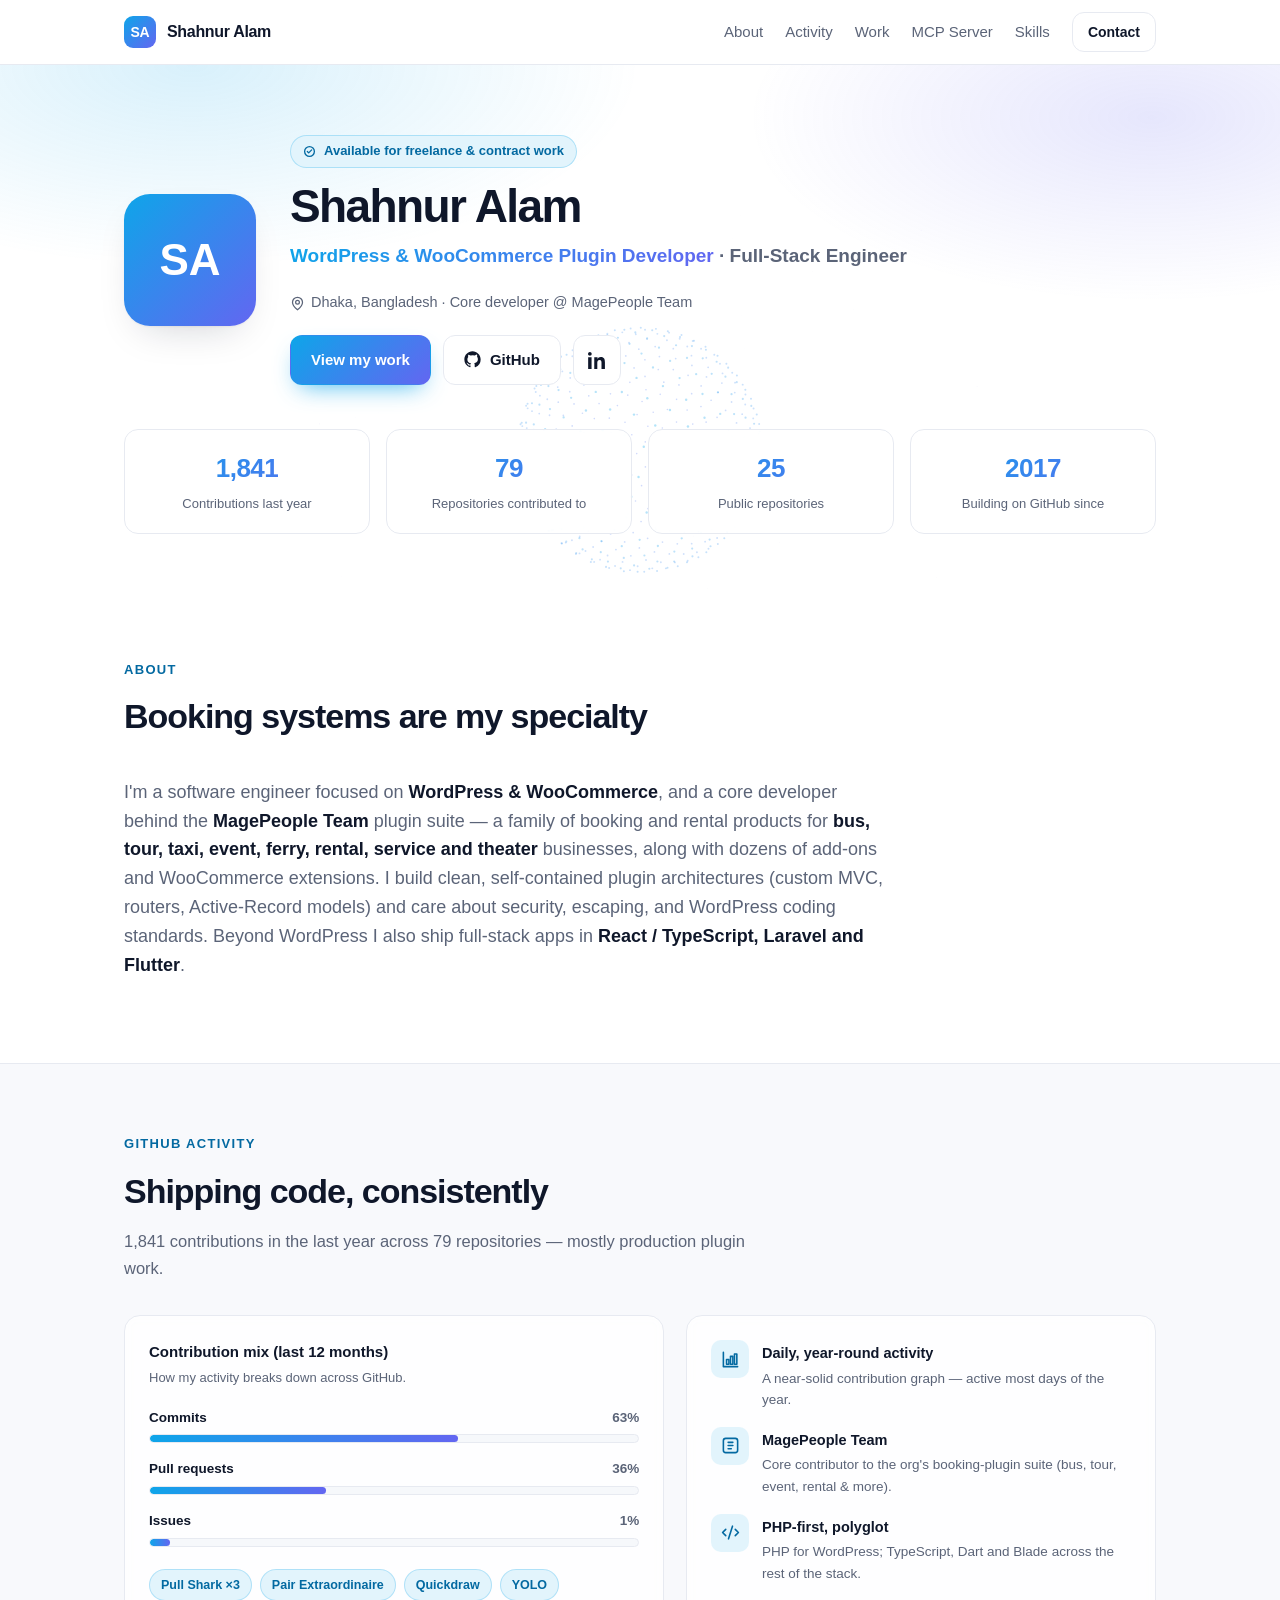
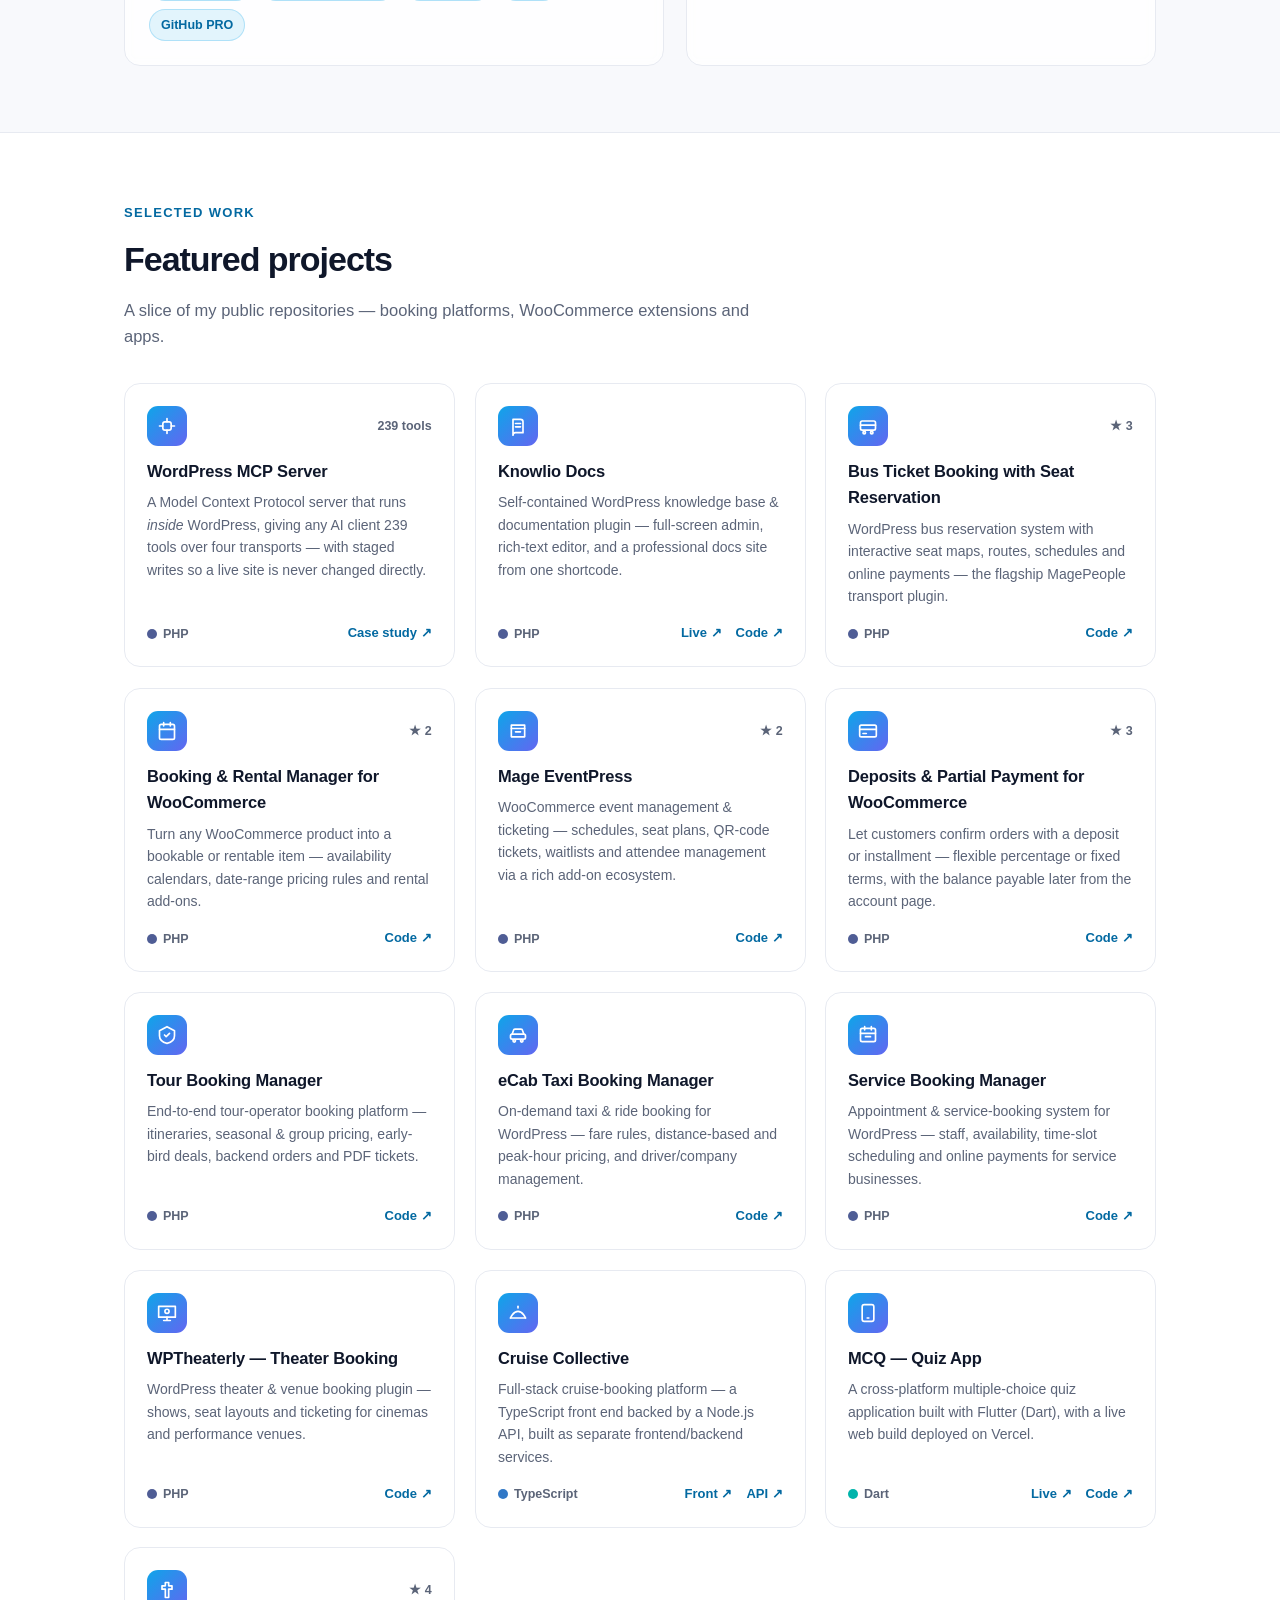
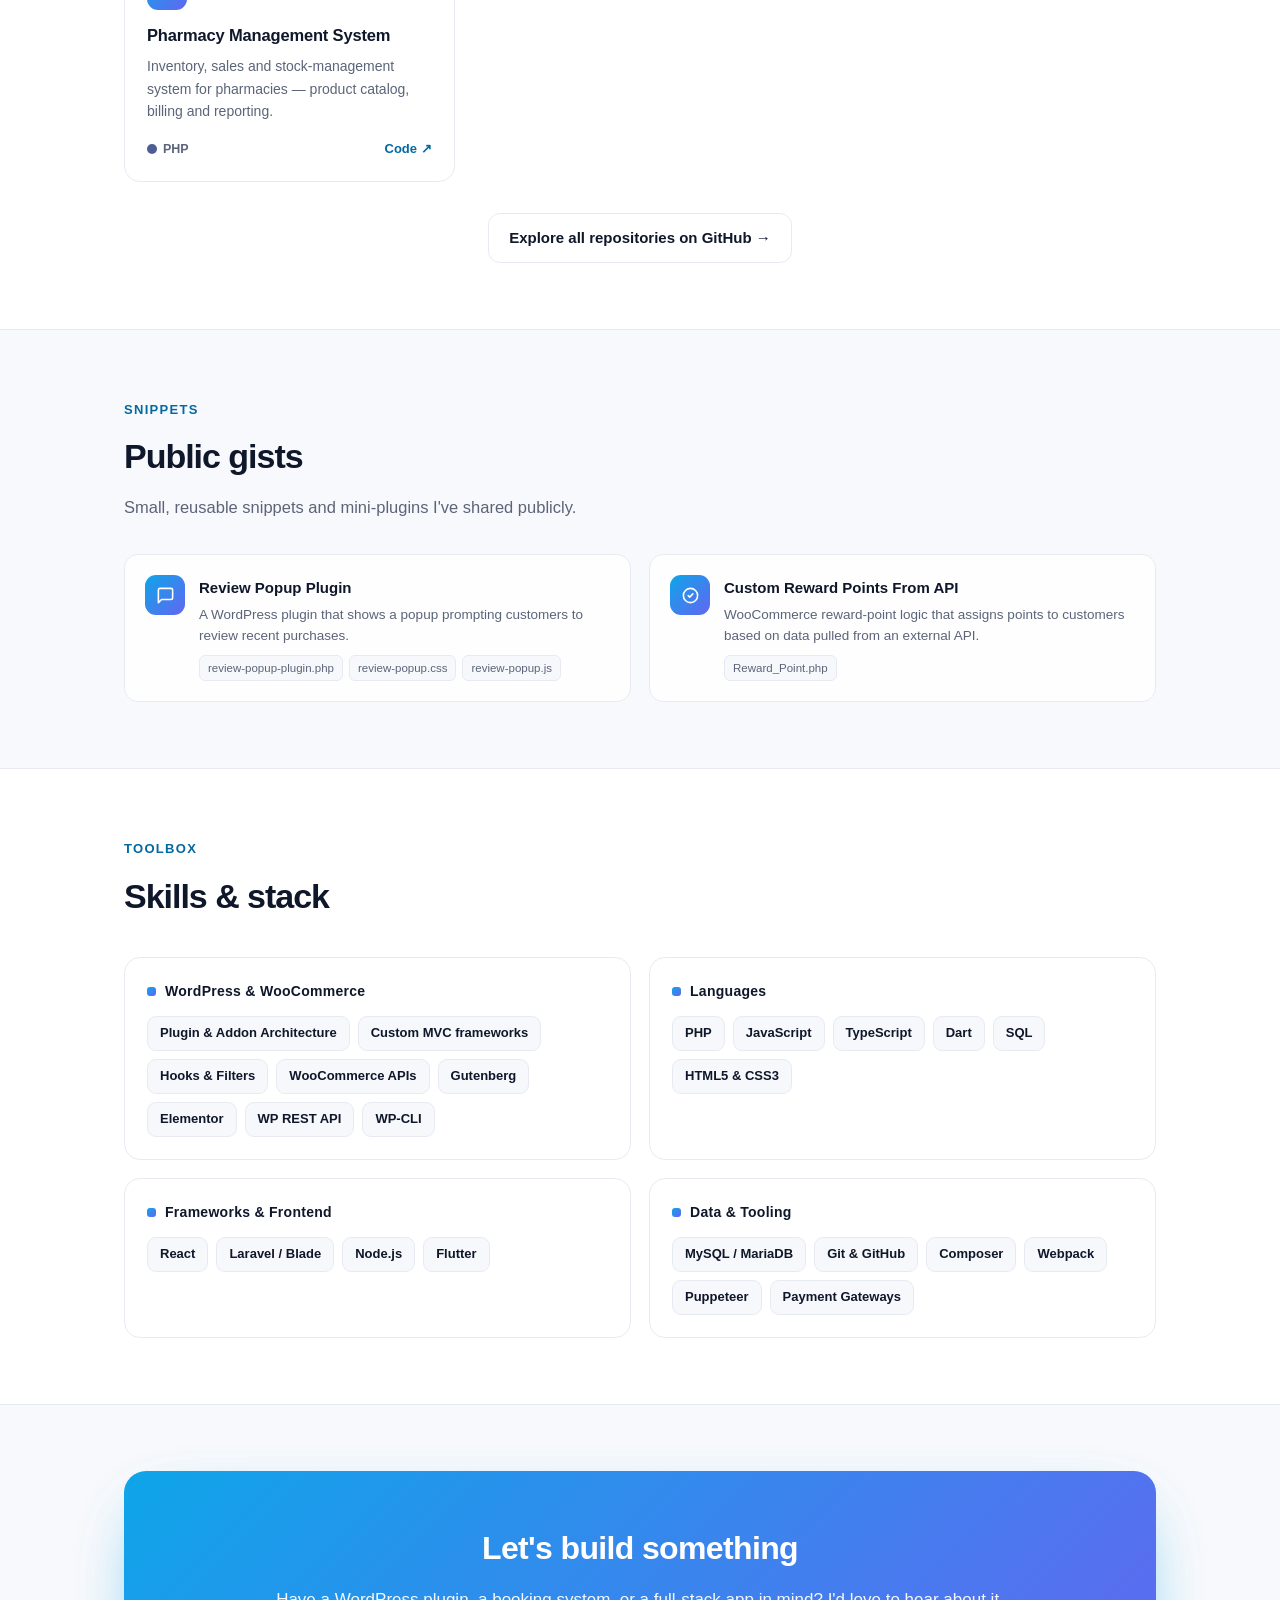
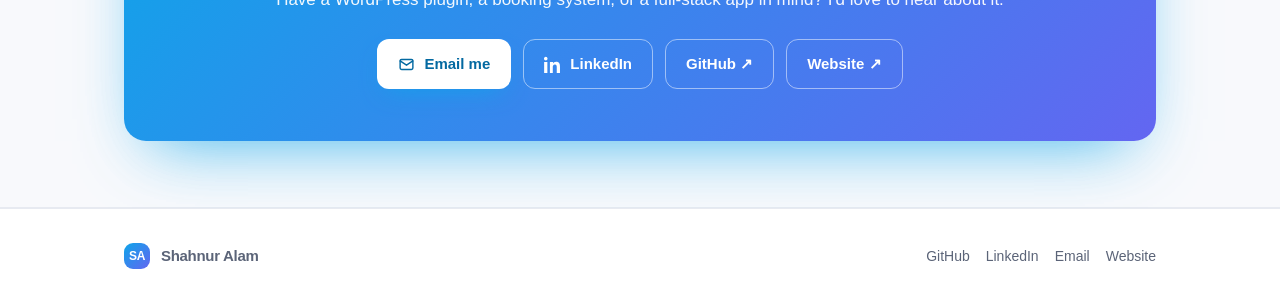
==== index.html @ 3deafb80 "Fix: no way to open the main menu on mobile At 760px and below every nav link was set to display:non" ====
<!doctype html>
<html lang="en">
<head>
<meta charset="utf-8">
<meta name="viewport" content="width=device-width, initial-scale=1">
<title>Shahnur Alam — WordPress &amp; WooCommerce Plugin Developer</title>
<meta name="description" content="Shahnur Alam — Senior WordPress &amp; WooCommerce plugin developer and full-stack engineer. Booking &amp; rental systems, custom plugins, React, Laravel and Flutter apps.">
<meta property="og:type" content="website">
<meta property="og:title" content="Shahnur Alam — WordPress &amp; WooCommerce Developer">
<meta property="og:description" content="Senior WordPress / WooCommerce plugin developer specialising in booking &amp; rental systems, plus full-stack React, Laravel and Flutter work.">
<meta property="og:url" content="https://shahnuralam.github.io/">
<meta name="theme-color" content="#0ea5e9">
<link rel="icon" href="data:image/svg+xml,%3Csvg xmlns='http://www.w3.org/2000/svg' viewBox='0 0 100 100'%3E%3Cdefs%3E%3ClinearGradient id='g' x1='0' y1='0' x2='1' y2='1'%3E%3Cstop offset='0' stop-color='%230ea5e9'/%3E%3Cstop offset='1' stop-color='%236366f1'/%3E%3C/linearGradient%3E%3C/defs%3E%3Crect width='100' height='100' rx='24' fill='url(%23g)'/%3E%3Ctext x='50' y='68' font-family='Arial,sans-serif' font-size='52' font-weight='700' fill='white' text-anchor='middle'%3ESA%3C/text%3E%3C/svg%3E">
<link rel="stylesheet" href="/assets/site.css">
</head>
<body id="top">
<canvas id="bg" aria-hidden="true"></canvas>

<header class="nav">
  <div class="wrap nav-in">
    <a class="brand" href="#top"><span class="mk">SA</span>Shahnur Alam</a>
    <div class="nav-right">
      <nav class="nav-links" id="navLinks">
      <a class="hide-sm" href="#about">About</a>
      <a class="hide-sm" href="#activity">Activity</a>
      <a class="hide-sm" href="#work">Work</a>
      <a class="hide-sm" href="/wp-mcp-server/">MCP Server</a>
      <a class="hide-sm" href="#skills">Skills</a>
      </nav>
      <a class="btn btn-ghost nav-cta" style="padding:8px 15px;font-size:14px" href="#contact">Contact</a>
      <button type="button" class="nav-toggle" id="navToggle"
        aria-label="Open menu" aria-expanded="false" aria-controls="navLinks">
        <svg class="ic-open" width="20" height="20" viewBox="0 0 24 24" fill="none" stroke="currentColor" stroke-width="2" stroke-linecap="round"><path d="M4 7h16M4 12h16M4 17h16"/></svg>
        <svg class="ic-close" width="20" height="20" viewBox="0 0 24 24" fill="none" stroke="currentColor" stroke-width="2" stroke-linecap="round"><path d="M6 6l12 12M18 6L6 18"/></svg>
      </button>
    </div>
  </div>
</header>

<!-- HERO -->
<div class="hero">
  <div class="wrap">
    <div class="hero-in">
      <div class="avatar">SA<img src="https://avatars.githubusercontent.com/u/27945895?v=4" alt="Shahnur Alam" onerror="this.remove()"></div>
      <div>
        <span class="eyebrow">
          <svg width="13" height="13" viewBox="0 0 24 24" fill="none" stroke="currentColor" stroke-width="2.4" stroke-linecap="round" stroke-linejoin="round"><circle cx="12" cy="12" r="9"/><path d="M8 12l2.5 2.5L16 9"/></svg>
          Available for freelance &amp; contract work
        </span>
        <h1>Shahnur Alam</h1>
        <p class="role"><span class="grad">WordPress &amp; WooCommerce Plugin Developer</span> · Full-Stack Engineer</p>
        <p class="loc">
          <svg width="15" height="15" viewBox="0 0 24 24" fill="none" stroke="currentColor" stroke-width="2" stroke-linecap="round" stroke-linejoin="round"><path d="M20 10c0 6-8 12-8 12s-8-6-8-12a8 8 0 0 1 16 0Z"/><circle cx="12" cy="10" r="3"/></svg>
          Dhaka, Bangladesh · Core developer @ MagePeople Team
        </p>
        <div class="cta">
          <a class="btn btn-primary" href="#work">View my work</a>
          <a class="btn btn-ghost" href="https://github.com/Shahnuralam" target="_blank" rel="noopener">
            <svg width="17" height="17" viewBox="0 0 24 24" fill="currentColor"><path d="M12 .5C5.7.5.5 5.7.5 12a11.5 11.5 0 0 0 7.9 10.9c.6.1.8-.2.8-.5v-2c-3.2.7-3.9-1.4-3.9-1.4-.5-1.3-1.3-1.7-1.3-1.7-1-.7.1-.7.1-.7 1.2.1 1.8 1.2 1.8 1.2 1 1.8 2.8 1.3 3.5 1 .1-.8.4-1.3.7-1.6-2.6-.3-5.3-1.3-5.3-5.7 0-1.3.4-2.3 1.2-3.1-.1-.3-.5-1.5.1-3.1 0 0 1-.3 3.3 1.2a11.5 11.5 0 0 1 6 0C17.3 4.7 18.3 5 18.3 5c.6 1.6.2 2.8.1 3.1.8.8 1.2 1.8 1.2 3.1 0 4.4-2.7 5.4-5.3 5.7.4.4.8 1.1.8 2.2v3.3c0 .3.2.6.8.5A11.5 11.5 0 0 0 23.5 12C23.5 5.7 18.3.5 12 .5Z"/></svg>
            GitHub
          </a>
          <a class="btn btn-ghost icon-btn" href="https://www.linkedin.com/in/alamshahnur" target="_blank" rel="noopener" aria-label="LinkedIn">
            <svg width="18" height="18" viewBox="0 0 24 24" fill="currentColor"><path d="M4.98 3.5A2.5 2.5 0 1 1 0 3.5a2.5 2.5 0 0 1 4.98 0ZM.2 8.4h4.56V24H.2zM8.34 8.4h4.37v2.13h.06c.61-1.15 2.1-2.37 4.32-2.37 4.62 0 5.47 3.04 5.47 7v8.84h-4.56v-7.84c0-1.87-.03-4.28-2.6-4.28-2.6 0-3 2.03-3 4.13V24H8.34z"/></svg>
          </a>
        </div>
      </div>
    </div>

    <div class="stats reveal">
      <div class="stat tilt"><b>1,841</b><span>Contributions last year</span></div>
      <div class="stat tilt"><b>79</b><span>Repositories contributed to</span></div>
      <div class="stat tilt"><b>25</b><span>Public repositories</span></div>
      <div class="stat tilt"><b>2017</b><span>Building on GitHub since</span></div>
    </div>
  </div>
</div>

<!-- ABOUT -->
<section id="about" class="reveal">
  <div class="wrap">
    <div class="sec-head"><span class="k">About</span><h2>Booking systems are my specialty</h2></div>
    <p class="lead">
      I'm a software engineer focused on <b>WordPress &amp; WooCommerce</b>, and a core developer behind the
      <b>MagePeople Team</b> plugin suite — a family of booking and rental products for
      <b>bus, tour, taxi, event, ferry, rental, service and theater</b> businesses, along with dozens of add-ons and WooCommerce extensions.
      I build clean, self-contained plugin architectures (custom MVC, routers, Active-Record models) and care about
      security, escaping, and WordPress coding standards. Beyond WordPress I also ship full-stack apps in
      <b>React / TypeScript, Laravel and Flutter</b>.
    </p>
  </div>
</section>

<!-- GITHUB ACTIVITY -->
<section id="activity" class="alt reveal">
  <div class="wrap">
    <div class="sec-head"><span class="k">GitHub Activity</span><h2>Shipping code, consistently</h2>
      <p>1,841 contributions in the last year across 79 repositories — mostly production plugin work.</p></div>
    <div class="act">
      <div class="act-card tilt">
        <h4>Contribution mix (last 12 months)</h4>
        <p class="sub">How my activity breaks down across GitHub.</p>
        <div class="bar-row">
          <div class="lab"><span>Commits</span><em>63%</em></div>
          <div class="track"><i style="width:63%"></i></div>
        </div>
        <div class="bar-row">
          <div class="lab"><span>Pull requests</span><em>36%</em></div>
          <div class="track"><i style="width:36%"></i></div>
        </div>
        <div class="bar-row">
          <div class="lab"><span>Issues</span><em>1%</em></div>
          <div class="track"><i style="width:4%"></i></div>
        </div>
        <div class="badges2">
          <span class="tag2">Pull Shark ×3</span>
          <span class="tag2">Pair Extraordinaire</span>
          <span class="tag2">Quickdraw</span>
          <span class="tag2">YOLO</span>
          <span class="tag2">GitHub PRO</span>
        </div>
      </div>
      <div class="act-card tilt">
        <div class="meta-list">
          <div class="meta-item">
            <span class="mi"><svg width="19" height="19" viewBox="0 0 24 24" fill="none" stroke="currentColor" stroke-width="2" stroke-linecap="round" stroke-linejoin="round"><path d="M3 3v18h18"/><rect x="7" y="12" width="3" height="6"/><rect x="12" y="8" width="3" height="10"/><rect x="17" y="5" width="3" height="13"/></svg></span>
            <div><b>Daily, year-round activity</b><p>A near-solid contribution graph — active most days of the year.</p></div>
          </div>
          <div class="meta-item">
            <span class="mi"><svg width="19" height="19" viewBox="0 0 24 24" fill="none" stroke="currentColor" stroke-width="2" stroke-linecap="round" stroke-linejoin="round"><rect x="3" y="3" width="18" height="18" rx="3"/><path d="M9 8h6M9 12h6M9 16h4"/></svg></span>
            <div><b>MagePeople Team</b><p>Core contributor to the org's booking-plugin suite (bus, tour, event, rental &amp; more).</p></div>
          </div>
          <div class="meta-item">
            <span class="mi"><svg width="19" height="19" viewBox="0 0 24 24" fill="none" stroke="currentColor" stroke-width="2" stroke-linecap="round" stroke-linejoin="round"><path d="m18 16 4-4-4-4M6 8l-4 4 4 4M14.5 4l-5 16"/></svg></span>
            <div><b>PHP-first, polyglot</b><p>PHP for WordPress; TypeScript, Dart and Blade across the rest of the stack.</p></div>
          </div>
        </div>
      </div>
    </div>
  </div>
</section>

<!-- WORK -->
<section id="work" class="reveal">
  <div class="wrap">
    <div class="sec-head"><span class="k">Selected work</span><h2>Featured projects</h2>
      <p>A slice of my public repositories — booking platforms, WooCommerce extensions and apps.</p></div>

    <div class="grid">

      <div class="proj tilt">
        <div class="top">
          <div class="ico"><svg width="20" height="20" viewBox="0 0 24 24" fill="none" stroke="currentColor" stroke-width="2" stroke-linecap="round" stroke-linejoin="round"><path d="M12 3v4M12 17v4M3 12h4M17 12h4"/><rect x="7" y="7" width="10" height="10" rx="2.5"/></svg></div>
          <span class="star">239 tools</span>
        </div>
        <h3>WordPress MCP Server</h3>
        <p>A Model Context Protocol server that runs <em>inside</em> WordPress, giving any AI client 239 tools over four transports — with staged writes so a live site is never changed directly.</p>
        <div class="foot">
          <span class="lang"><span class="ld" style="background:#4F5D95"></span>PHP</span>
          <span class="links">
            <a href="/wp-mcp-server/">Case study ↗</a>
          </span>
        </div>
      </div>

      <div class="proj tilt">
        <div class="top">
          <div class="ico"><svg width="20" height="20" viewBox="0 0 24 24" fill="none" stroke="currentColor" stroke-width="2" stroke-linejoin="round"><path d="M6 4h9a3 3 0 0 1 3 3v13H9a3 3 0 0 0-3 3z"/><path d="M9 9h6M9 13h6" stroke-linecap="round"/></svg></div>
        </div>
        <h3>Knowlio Docs</h3>
        <p>Self-contained WordPress knowledge base &amp; documentation plugin — full-screen admin, rich-text editor, and a professional docs site from one shortcode.</p>
        <div class="foot">
          <span class="lang"><span class="ld" style="background:#4F5D95"></span>PHP</span>
          <span class="links">
            <a href="https://shahnuralam.github.io/knowlio-docs/" target="_blank" rel="noopener">Live ↗</a>
            <a href="https://github.com/Shahnuralam/knowlio-docs" target="_blank" rel="noopener">Code ↗</a>
          </span>
        </div>
      </div>

      <div class="proj tilt">
        <div class="top">
          <div class="ico"><svg width="20" height="20" viewBox="0 0 24 24" fill="none" stroke="currentColor" stroke-width="2" stroke-linecap="round" stroke-linejoin="round"><rect x="3" y="6" width="18" height="11" rx="2"/><path d="M3 11h18"/><circle cx="7.5" cy="20" r="1.5"/><circle cx="16.5" cy="20" r="1.5"/></svg></div>
          <span class="star">★ 3</span>
        </div>
        <h3>Bus Ticket Booking with Seat Reservation</h3>
        <p>WordPress bus reservation system with interactive seat maps, routes, schedules and online payments — the flagship MagePeople transport plugin.</p>
        <div class="foot">
          <span class="lang"><span class="ld" style="background:#4F5D95"></span>PHP</span>
          <span class="links"><a href="https://github.com/magepeopleteam/bus-ticket-booking-with-seat-reservation" target="_blank" rel="noopener">Code ↗</a></span>
        </div>
      </div>

      <div class="proj tilt">
        <div class="top">
          <div class="ico"><svg width="20" height="20" viewBox="0 0 24 24" fill="none" stroke="currentColor" stroke-width="2" stroke-linecap="round" stroke-linejoin="round"><rect x="3" y="4" width="18" height="18" rx="2"/><path d="M3 10h18M8 2v4M16 2v4"/></svg></div>
          <span class="star">★ 2</span>
        </div>
        <h3>Booking &amp; Rental Manager for WooCommerce</h3>
        <p>Turn any WooCommerce product into a bookable or rentable item — availability calendars, date-range pricing rules and rental add-ons.</p>
        <div class="foot">
          <span class="lang"><span class="ld" style="background:#4F5D95"></span>PHP</span>
          <span class="links"><a href="https://github.com/magepeopleteam/booking-and-rental-manager-for-woocommerce" target="_blank" rel="noopener">Code ↗</a></span>
        </div>
      </div>

      <div class="proj tilt">
        <div class="top">
          <div class="ico"><svg width="20" height="20" viewBox="0 0 24 24" fill="none" stroke="currentColor" stroke-width="2" stroke-linecap="round" stroke-linejoin="round"><path d="M4 5h16v14H4z"/><path d="M4 9h16M9 13h6" /></svg></div>
          <span class="star">★ 2</span>
        </div>
        <h3>Mage EventPress</h3>
        <p>WooCommerce event management &amp; ticketing — schedules, seat plans, QR-code tickets, waitlists and attendee management via a rich add-on ecosystem.</p>
        <div class="foot">
          <span class="lang"><span class="ld" style="background:#4F5D95"></span>PHP</span>
          <span class="links"><a href="https://github.com/magepeopleteam/mage-eventpress" target="_blank" rel="noopener">Code ↗</a></span>
        </div>
      </div>

      <div class="proj tilt">
        <div class="top">
          <div class="ico"><svg width="20" height="20" viewBox="0 0 24 24" fill="none" stroke="currentColor" stroke-width="2" stroke-linecap="round" stroke-linejoin="round"><rect x="2" y="5" width="20" height="14" rx="2"/><path d="M2 10h20M6 15h4"/></svg></div>
          <span class="star">★ 3</span>
        </div>
        <h3>Deposits &amp; Partial Payment for WooCommerce</h3>
        <p>Let customers confirm orders with a deposit or installment — flexible percentage or fixed terms, with the balance payable later from the account page.</p>
        <div class="foot">
          <span class="lang"><span class="ld" style="background:#4F5D95"></span>PHP</span>
          <span class="links"><a href="https://github.com/magepeopleteam/advanced-partial-payment-or-deposit-for-woocommerce" target="_blank" rel="noopener">Code ↗</a></span>
        </div>
      </div>

      <div class="proj tilt">
        <div class="top">
          <div class="ico"><svg width="20" height="20" viewBox="0 0 24 24" fill="none" stroke="currentColor" stroke-width="2" stroke-linecap="round" stroke-linejoin="round"><path d="M12 2 3 7v6c0 5 4 8 9 9 5-1 9-4 9-9V7z"/><path d="m9 12 2 2 4-4"/></svg></div>
        </div>
        <h3>Tour Booking Manager</h3>
        <p>End-to-end tour-operator booking platform — itineraries, seasonal &amp; group pricing, early-bird deals, backend orders and PDF tickets.</p>
        <div class="foot">
          <span class="lang"><span class="ld" style="background:#4F5D95"></span>PHP</span>
          <span class="links"><a href="https://github.com/magepeopleteam/tour-booking-manager" target="_blank" rel="noopener">Code ↗</a></span>
        </div>
      </div>

      <div class="proj tilt">
        <div class="top">
          <div class="ico"><svg width="20" height="20" viewBox="0 0 24 24" fill="none" stroke="currentColor" stroke-width="2" stroke-linecap="round" stroke-linejoin="round"><path d="M5 11l1.5-4.5A2 2 0 0 1 8.4 5h7.2a2 2 0 0 1 1.9 1.5L19 11"/><rect x="3" y="11" width="18" height="6" rx="2"/><circle cx="7.5" cy="19" r="1.5"/><circle cx="16.5" cy="19" r="1.5"/></svg></div>
        </div>
        <h3>eCab Taxi Booking Manager</h3>
        <p>On-demand taxi &amp; ride booking for WordPress — fare rules, distance-based and peak-hour pricing, and driver/company management.</p>
        <div class="foot">
          <span class="lang"><span class="ld" style="background:#4F5D95"></span>PHP</span>
          <span class="links"><a href="https://github.com/magepeopleteam/ecab-taxi-booking-manager" target="_blank" rel="noopener">Code ↗</a></span>
        </div>
      </div>

      <div class="proj tilt">
        <div class="top">
          <div class="ico"><svg width="20" height="20" viewBox="0 0 24 24" fill="none" stroke="currentColor" stroke-width="2" stroke-linecap="round" stroke-linejoin="round"><rect x="3" y="4" width="18" height="16" rx="2"/><path d="M8 2v4M16 2v4M3 10h18"/><path d="M9 14h6"/></svg></div>
        </div>
        <h3>Service Booking Manager</h3>
        <p>Appointment &amp; service-booking system for WordPress — staff, availability, time-slot scheduling and online payments for service businesses.</p>
        <div class="foot">
          <span class="lang"><span class="ld" style="background:#4F5D95"></span>PHP</span>
          <span class="links"><a href="https://github.com/magepeopleteam/service-booking-manager" target="_blank" rel="noopener">Code ↗</a></span>
        </div>
      </div>

      <div class="proj tilt">
        <div class="top">
          <div class="ico"><svg width="20" height="20" viewBox="0 0 24 24" fill="none" stroke="currentColor" stroke-width="2" stroke-linecap="round" stroke-linejoin="round"><path d="M2 4h20v13H2z"/><path d="M8 21h8M12 17v4"/><circle cx="12" cy="10" r="2.5"/></svg></div>
        </div>
        <h3>WPTheaterly — Theater Booking</h3>
        <p>WordPress theater &amp; venue booking plugin — shows, seat layouts and ticketing for cinemas and performance venues.</p>
        <div class="foot">
          <span class="lang"><span class="ld" style="background:#4F5D95"></span>PHP</span>
          <span class="links"><a href="https://github.com/magepeopleteam/wptheaterly" target="_blank" rel="noopener">Code ↗</a></span>
        </div>
      </div>

      <div class="proj tilt">
        <div class="top">
          <div class="ico"><svg width="20" height="20" viewBox="0 0 24 24" fill="none" stroke="currentColor" stroke-width="2" stroke-linecap="round" stroke-linejoin="round"><path d="M3 18s3-8 9-8 9 8 9 8"/><path d="M3 18h18"/><path d="M12 4v2"/></svg></div>
        </div>
        <h3>Cruise Collective</h3>
        <p>Full-stack cruise-booking platform — a TypeScript front end backed by a Node.js API, built as separate frontend/backend services.</p>
        <div class="foot">
          <span class="lang"><span class="ld" style="background:#3178c6"></span>TypeScript</span>
          <span class="links">
            <a href="https://github.com/Shahnuralam/Cruise-Collective-Frontend" target="_blank" rel="noopener">Front ↗</a>
            <a href="https://github.com/Shahnuralam/Cruise-Collective-Backend" target="_blank" rel="noopener">API ↗</a>
          </span>
        </div>
      </div>

      <div class="proj tilt">
        <div class="top">
          <div class="ico"><svg width="20" height="20" viewBox="0 0 24 24" fill="none" stroke="currentColor" stroke-width="2" stroke-linecap="round" stroke-linejoin="round"><rect x="5" y="2" width="14" height="20" rx="2.5"/><path d="M11 18h2"/></svg></div>
        </div>
        <h3>MCQ — Quiz App</h3>
        <p>A cross-platform multiple-choice quiz application built with Flutter (Dart), with a live web build deployed on Vercel.</p>
        <div class="foot">
          <span class="lang"><span class="ld" style="background:#00B4AB"></span>Dart</span>
          <span class="links">
            <a href="https://mcq-new.vercel.app" target="_blank" rel="noopener">Live ↗</a>
            <a href="https://github.com/Shahnuralam/mcq-new" target="_blank" rel="noopener">Code ↗</a>
          </span>
        </div>
      </div>

      <div class="proj tilt">
        <div class="top">
          <div class="ico"><svg width="20" height="20" viewBox="0 0 24 24" fill="none" stroke="currentColor" stroke-width="2" stroke-linecap="round" stroke-linejoin="round"><path d="M10 3h4v4h4v4h-4v10h-4V11H6V7h4z"/></svg></div>
          <span class="star">★ 4</span>
        </div>
        <h3>Pharmacy Management System</h3>
        <p>Inventory, sales and stock-management system for pharmacies — product catalog, billing and reporting.</p>
        <div class="foot">
          <span class="lang"><span class="ld" style="background:#4F5D95"></span>PHP</span>
          <span class="links"><a href="https://github.com/Shahnuralam/Pharmacy-Management-system" target="_blank" rel="noopener">Code ↗</a></span>
        </div>
      </div>

    </div>

    <div class="more">
      <a class="btn btn-ghost" href="https://github.com/Shahnuralam?tab=repositories" target="_blank" rel="noopener">Explore all repositories on GitHub →</a>
    </div>
  </div>
</section>

<!-- GISTS -->
<section id="gists" class="alt reveal">
  <div class="wrap">
    <div class="sec-head"><span class="k">Snippets</span><h2>Public gists</h2>
      <p>Small, reusable snippets and mini-plugins I've shared publicly.</p></div>
    <div class="gists">
      <a class="gist tilt" href="https://gist.github.com/Shahnuralam/8d3f905450b5aee7ba7c4392ed2bf1ef" target="_blank" rel="noopener">
        <span class="gi"><svg width="19" height="19" viewBox="0 0 24 24" fill="none" stroke="currentColor" stroke-width="2" stroke-linecap="round" stroke-linejoin="round"><path d="M21 15a2 2 0 0 1-2 2H7l-4 4V5a2 2 0 0 1 2-2h14a2 2 0 0 1 2 2z"/></svg></span>
        <div>
          <b>Review Popup Plugin</b>
          <p>A WordPress plugin that shows a popup prompting customers to review recent purchases.</p>
          <div class="files"><span class="f">review-popup-plugin.php</span><span class="f">review-popup.css</span><span class="f">review-popup.js</span></div>
        </div>
      </a>
      <a class="gist tilt" href="https://gist.github.com/Shahnuralam/909dbe7d2482d7ada72b5357fd939968" target="_blank" rel="noopener">
        <span class="gi"><svg width="19" height="19" viewBox="0 0 24 24" fill="none" stroke="currentColor" stroke-width="2" stroke-linecap="round" stroke-linejoin="round"><circle cx="12" cy="12" r="9"/><path d="m9 12 2 2 4-4"/></svg></span>
        <div>
          <b>Custom Reward Points From API</b>
          <p>WooCommerce reward-point logic that assigns points to customers based on data pulled from an external API.</p>
          <div class="files"><span class="f">Reward_Point.php</span></div>
        </div>
      </a>
    </div>
  </div>
</section>

<!-- SKILLS -->
<section id="skills" class="reveal">
  <div class="wrap">
    <div class="sec-head"><span class="k">Toolbox</span><h2>Skills &amp; stack</h2></div>
    <div class="skills">
      <div class="skb tilt">
        <h4><span class="d"></span>WordPress &amp; WooCommerce</h4>
        <div class="chips">
          <span class="chip">Plugin &amp; Addon Architecture</span>
          <span class="chip">Custom MVC frameworks</span>
          <span class="chip">Hooks &amp; Filters</span>
          <span class="chip">WooCommerce APIs</span>
          <span class="chip">Gutenberg</span>
          <span class="chip">Elementor</span>
          <span class="chip">WP REST API</span>
          <span class="chip">WP-CLI</span>
        </div>
      </div>
      <div class="skb tilt">
        <h4><span class="d"></span>Languages</h4>
        <div class="chips">
          <span class="chip">PHP</span>
          <span class="chip">JavaScript</span>
          <span class="chip">TypeScript</span>
          <span class="chip">Dart</span>
          <span class="chip">SQL</span>
          <span class="chip">HTML5 &amp; CSS3</span>
        </div>
      </div>
      <div class="skb tilt">
        <h4><span class="d"></span>Frameworks &amp; Frontend</h4>
        <div class="chips">
          <span class="chip">React</span>
          <span class="chip">Laravel / Blade</span>
          <span class="chip">Node.js</span>
          <span class="chip">Flutter</span>
        </div>
      </div>
      <div class="skb tilt">
        <h4><span class="d"></span>Data &amp; Tooling</h4>
        <div class="chips">
          <span class="chip">MySQL / MariaDB</span>
          <span class="chip">Git &amp; GitHub</span>
          <span class="chip">Composer</span>
          <span class="chip">Webpack</span>
          <span class="chip">Puppeteer</span>
          <span class="chip">Payment Gateways</span>
        </div>
      </div>
    </div>
  </div>
</section>

<!-- CONTACT -->
<section id="contact" class="alt reveal">
  <div class="wrap">
    <div class="band">
      <h2>Let's build something</h2>
      <p>Have a WordPress plugin, a booking system, or a full-stack app in mind? I'd love to hear about it.</p>
      <div class="cta">
        <a class="btn btn-primary" href="mailto:shahnurlfe@gmail.com">
          <svg width="17" height="17" viewBox="0 0 24 24" fill="none" stroke="currentColor" stroke-width="2" stroke-linecap="round" stroke-linejoin="round"><rect x="3" y="5" width="18" height="14" rx="2"/><path d="m3 7 9 6 9-6"/></svg>
          Email me
        </a>
        <a class="btn btn-ghost" href="https://www.linkedin.com/in/alamshahnur" target="_blank" rel="noopener">
          <svg width="17" height="17" viewBox="0 0 24 24" fill="currentColor"><path d="M4.98 3.5A2.5 2.5 0 1 1 0 3.5a2.5 2.5 0 0 1 4.98 0ZM.2 8.4h4.56V24H.2zM8.34 8.4h4.37v2.13h.06c.61-1.15 2.1-2.37 4.32-2.37 4.62 0 5.47 3.04 5.47 7v8.84h-4.56v-7.84c0-1.87-.03-4.28-2.6-4.28-2.6 0-3 2.03-3 4.13V24H8.34z"/></svg>
          LinkedIn
        </a>
        <a class="btn btn-ghost" href="https://github.com/Shahnuralam" target="_blank" rel="noopener">GitHub ↗</a>
        <a class="btn btn-ghost" href="https://shahnur.online" target="_blank" rel="noopener">Website ↗</a>
      </div>
    </div>
  </div>
</section>

<footer>
  <div class="wrap foot-in">
    <div class="brand" style="font-size:15px"><span class="mk" style="width:26px;height:26px;font-size:12px">SA</span>Shahnur Alam</div>
    <div class="soc">
      <a href="https://github.com/Shahnuralam" target="_blank" rel="noopener">GitHub</a>
      <a href="https://www.linkedin.com/in/alamshahnur" target="_blank" rel="noopener">LinkedIn</a>
      <a href="mailto:shahnurlfe@gmail.com">Email</a>
      <a href="https://shahnur.online" target="_blank" rel="noopener">Website</a>
    </div>
  </div>
</footer>

<script src="/assets/site.js" defer></script>

</body>
</html>
---- assets/site.css ----
:root{
    --a:#0ea5e9; --a2:#6366f1; --a-ink:#0369a1;
    --bg:#ffffff; --bg-soft:#f6f8fb; --bg-card:#ffffff;
    --text:#0f172a; --muted:#5b6478; --border:#e7eaf1;
    --shadow:0 1px 2px rgba(15,23,42,.05),0 16px 40px -18px rgba(15,23,42,.22);
    --radius:16px;
  }
  @media (prefers-color-scheme:dark){
    :root{
      --a:#38bdf8; --a2:#818cf8; --a-ink:#7dd3fc;
      --bg:#0a0f1c; --bg-soft:#0e1526; --bg-card:#111a2e;
      --text:#e8edf7; --muted:#9aa6bf; --border:#1e2942;
      --shadow:0 1px 2px rgba(0,0,0,.4),0 20px 48px -20px rgba(0,0,0,.7);
    }
  }
  *{box-sizing:border-box}
  html{scroll-behavior:smooth}
  body{margin:0;background:var(--bg);color:var(--text);line-height:1.6;-webkit-font-smoothing:antialiased;
    font-family:-apple-system,BlinkMacSystemFont,"Segoe UI",Roboto,Helvetica,Arial,sans-serif}
  a{color:inherit;text-decoration:none}
  .wrap{max-width:1080px;margin:0 auto;padding:0 24px}
  .mono{font-family:ui-monospace,SFMono-Regular,Menlo,Consolas,monospace}
  svg{flex:none}
  .btn{display:inline-flex;align-items:center;gap:9px;font-weight:600;font-size:15px;padding:12px 20px;border-radius:12px;border:1px solid transparent;cursor:pointer;transition:transform .12s,box-shadow .12s,border-color .12s}
  .btn:active{transform:translateY(1px)}
  .btn-primary{background:linear-gradient(135deg,var(--a),var(--a2));color:#fff;box-shadow:0 10px 24px -10px rgba(14,165,233,.8)}
  .btn-ghost{background:var(--bg-card);border-color:var(--border);color:var(--text)}
  .btn-ghost:hover{border-color:var(--a)}

  /* nav */
  header.nav{position:sticky;top:0;z-index:30;backdrop-filter:saturate(1.3) blur(10px);
    background:color-mix(in srgb,var(--bg) 82%,transparent);border-bottom:1px solid var(--border)}
  .nav-in{display:flex;align-items:center;justify-content:space-between;height:64px}
  .brand{display:flex;align-items:center;gap:11px;font-weight:800;letter-spacing:-.02em}
  .brand .mk{width:32px;height:32px;border-radius:9px;background:linear-gradient(135deg,var(--a),var(--a2));display:grid;place-items:center;color:#fff;font-weight:800;font-size:14px}
  .nav-right{display:flex;align-items:center;gap:22px}
  .nav-links{display:flex;align-items:center;gap:22px;color:var(--muted);font-weight:500;font-size:15px}
  .nav-links a:hover{color:var(--text)}

  /* Mobile menu button. Hidden on desktop, where the links sit in the bar. */
  .nav-toggle{display:none;align-items:center;justify-content:center;padding:9px;border-radius:11px;
    background:var(--bg-card);border:1px solid var(--border);color:var(--text);cursor:pointer;
    transition:border-color .12s,transform .12s}
  .nav-toggle:hover{border-color:var(--a)}
  .nav-toggle:active{transform:translateY(1px)}
  .nav-toggle:focus-visible{outline:2px solid var(--a);outline-offset:2px}
  .nav-toggle .ic-close{display:none}
  .nav-toggle[aria-expanded="true"] .ic-open{display:none}
  .nav-toggle[aria-expanded="true"] .ic-close{display:block}

  @media(max-width:760px){
    .nav-right{gap:10px}
    .nav-toggle{display:inline-flex}
    .nav-cta{display:none}
    /* The links drop out of the bar into a panel under it. Previously they were
       simply hidden at this width, which left no way to reach them at all. */
    .nav-links{position:absolute;top:100%;left:0;right:0;display:none;
      flex-direction:column;align-items:stretch;gap:0;padding:4px 24px 14px;
      background:color-mix(in srgb,var(--bg) 97%,transparent);
      -webkit-backdrop-filter:saturate(1.3) blur(10px);backdrop-filter:saturate(1.3) blur(10px);
      border-bottom:1px solid var(--border);box-shadow:var(--shadow)}
    .nav-links.open{display:flex}
    .nav-links a.hide-sm{display:block}
    .nav-links a{padding:13px 2px;border-bottom:1px solid var(--border);font-size:16px}
    .nav-links a:last-child{border-bottom:0}
    .nav-links .btn{margin-top:12px;justify-content:center;border-bottom:0}
  }

  /* hero */
  .hero{position:relative;overflow:hidden;padding:70px 0 56px}
  .hero::before{content:"";position:absolute;inset:0;background:
    radial-gradient(50% 55% at 15% 0%,rgba(14,165,233,.16),transparent 70%),
    radial-gradient(45% 50% at 90% 10%,rgba(99,102,241,.16),transparent 70%);pointer-events:none}
  .hero-in{position:relative;display:grid;grid-template-columns:auto 1fr;gap:34px;align-items:center}
  @media(max-width:640px){.hero-in{grid-template-columns:1fr;text-align:center;gap:22px}}
  .avatar{width:132px;height:132px;border-radius:26px;position:relative;background:linear-gradient(135deg,var(--a),var(--a2));display:grid;place-items:center;color:#fff;font-size:44px;font-weight:800;box-shadow:var(--shadow);overflow:hidden}
  .avatar img{position:absolute;inset:0;width:100%;height:100%;object-fit:cover}
  @media(max-width:640px){.avatar{margin:0 auto}}
  .eyebrow{display:inline-flex;align-items:center;gap:8px;font-size:13px;font-weight:600;color:var(--a-ink);
    background:color-mix(in srgb,var(--a) 12%,var(--bg));border:1px solid color-mix(in srgb,var(--a) 26%,transparent);
    padding:5px 12px;border-radius:999px;margin-bottom:14px}
  h1{font-size:clamp(30px,5.4vw,46px);line-height:1.06;letter-spacing:-.035em;margin:0 0 10px;font-weight:800}
  .role{font-size:clamp(16px,2.4vw,19px);color:var(--muted);margin:0 0 6px;font-weight:600}
  .role .grad{background:linear-gradient(135deg,var(--a),var(--a2));-webkit-background-clip:text;background-clip:text;color:transparent}
  .loc{color:var(--muted);font-size:14.5px;display:inline-flex;align-items:center;gap:6px;margin-bottom:20px;flex-wrap:wrap}
  .cta{display:flex;gap:12px;flex-wrap:wrap}
  @media(max-width:640px){.cta{justify-content:center}}
  .icon-btn{padding:12px 14px}

  /* stats */
  .stats{display:grid;grid-template-columns:repeat(4,1fr);gap:16px;margin-top:44px}
  @media(max-width:680px){.stats{grid-template-columns:repeat(2,1fr)}}
  .stat{background:var(--bg-card);border:1px solid var(--border);border-radius:14px;padding:18px 18px;text-align:center}
  .stat b{display:block;font-size:26px;letter-spacing:-.02em;font-weight:800;
    background:linear-gradient(135deg,var(--a),var(--a2));-webkit-background-clip:text;background-clip:text;color:transparent}
  .stat span{color:var(--muted);font-size:13px;font-weight:500}

  section{padding:66px 0}
  .sec-head{max-width:640px;margin:0 0 34px}
  .sec-head .k{font-size:13px;font-weight:700;letter-spacing:.1em;text-transform:uppercase;color:var(--a-ink)}
  .sec-head h2{font-size:clamp(24px,4vw,34px);letter-spacing:-.03em;margin:8px 0 10px;font-weight:800}
  .sec-head p{color:var(--muted);font-size:16.5px;margin:0}
  .alt{background:var(--bg-soft);border-top:1px solid var(--border);border-bottom:1px solid var(--border)}
  .lead{font-size:clamp(16px,2vw,18px);color:var(--muted);max-width:760px}
  .lead b{color:var(--text);font-weight:600}

  /* activity */
  .act{display:grid;grid-template-columns:1.15fr 1fr;gap:22px}
  @media(max-width:800px){.act{grid-template-columns:1fr}}
  .act-card{background:var(--bg-card);border:1px solid var(--border);border-radius:var(--radius);padding:24px}
  .act-card h4{margin:0 0 4px;font-size:15px}
  .act-card .sub{color:var(--muted);font-size:13px;margin:0 0 18px}
  .bar-row{margin:15px 0}
  .bar-row .lab{display:flex;justify-content:space-between;font-size:13.5px;font-weight:600;margin-bottom:6px}
  .bar-row .lab em{color:var(--muted);font-style:normal;font-weight:600}
  .track{height:9px;border-radius:6px;background:var(--bg-soft);overflow:hidden;border:1px solid var(--border)}
  .track i{display:block;height:100%;border-radius:6px;background:linear-gradient(90deg,var(--a),var(--a2))}
  .meta-list{display:flex;flex-direction:column;gap:16px}
  .meta-item{display:flex;gap:13px;align-items:flex-start}
  .meta-item .mi{width:38px;height:38px;border-radius:10px;background:color-mix(in srgb,var(--a) 12%,var(--bg));color:var(--a-ink);display:grid;place-items:center;flex:none}
  .meta-item b{font-size:14.5px}
  .meta-item p{margin:2px 0 0;color:var(--muted);font-size:13.5px}
  .badges2{display:flex;flex-wrap:wrap;gap:8px;margin-top:22px}
  .tag2{font-size:12.5px;font-weight:600;color:var(--a-ink);background:color-mix(in srgb,var(--a) 12%,var(--bg));border:1px solid color-mix(in srgb,var(--a) 24%,transparent);padding:5px 11px;border-radius:999px}

  /* projects */
  .grid{display:grid;grid-template-columns:repeat(3,1fr);gap:20px}
  @media(max-width:860px){.grid{grid-template-columns:repeat(2,1fr)}}
  @media(max-width:560px){.grid{grid-template-columns:1fr}}
  .proj{display:flex;flex-direction:column;background:var(--bg-card);border:1px solid var(--border);border-radius:var(--radius);padding:22px;transition:transform .15s,border-color .15s,box-shadow .15s}
  .proj:hover{transform:translateY(-3px);border-color:color-mix(in srgb,var(--a) 42%,var(--border));box-shadow:var(--shadow)}
  .proj .top{display:flex;align-items:center;justify-content:space-between;margin-bottom:12px}
  .proj .ico{width:40px;height:40px;border-radius:11px;display:grid;place-items:center;color:#fff;background:linear-gradient(135deg,var(--a),var(--a2))}
  .proj .star{font-size:12.5px;color:var(--muted);display:inline-flex;align-items:center;gap:4px;font-weight:600}
  .proj h3{margin:0 0 7px;font-size:16.5px;letter-spacing:-.01em}
  .proj p{margin:0 0 16px;color:var(--muted);font-size:14px;flex:1}
  .proj .foot{display:flex;align-items:center;justify-content:space-between;gap:10px}
  .lang{display:inline-flex;align-items:center;gap:6px;font-size:12.5px;color:var(--muted);font-weight:600}
  .ld{width:10px;height:10px;border-radius:50%}
  .links{display:flex;gap:14px;font-size:13px;font-weight:600}
  .links a{color:var(--a-ink);display:inline-flex;align-items:center;gap:4px}
  .links a:hover{text-decoration:underline}
  .more{margin-top:30px;text-align:center}

  /* gists */
  .gists{display:grid;grid-template-columns:repeat(2,1fr);gap:18px}
  @media(max-width:640px){.gists{grid-template-columns:1fr}}
  .gist{display:flex;gap:14px;align-items:flex-start;background:var(--bg-card);border:1px solid var(--border);border-radius:14px;padding:20px;transition:border-color .15s,transform .15s}
  .gist:hover{border-color:color-mix(in srgb,var(--a) 42%,var(--border));transform:translateY(-2px)}
  .gist .gi{width:40px;height:40px;border-radius:11px;display:grid;place-items:center;color:#fff;background:linear-gradient(135deg,var(--a),var(--a2));flex:none}
  .gist b{font-size:15px}
  .gist p{margin:3px 0 8px;color:var(--muted);font-size:13.5px}
  .gist .files{display:flex;flex-wrap:wrap;gap:6px}
  .gist .f{font-size:11.5px;color:var(--muted);background:var(--bg-soft);border:1px solid var(--border);padding:3px 8px;border-radius:6px}

  /* skills */
  .skills{display:grid;grid-template-columns:repeat(2,1fr);gap:18px}
  @media(max-width:720px){.skills{grid-template-columns:1fr}}
  .skb{background:var(--bg-card);border:1px solid var(--border);border-radius:var(--radius);padding:22px}
  .skb h4{margin:0 0 14px;font-size:14px;letter-spacing:.02em;display:flex;align-items:center;gap:9px}
  .skb h4 .d{width:9px;height:9px;border-radius:3px;background:linear-gradient(135deg,var(--a),var(--a2))}
  .chips{display:flex;flex-wrap:wrap;gap:8px}
  .chip{font-size:13px;font-weight:600;color:var(--text);background:var(--bg-soft);border:1px solid var(--border);padding:6px 12px;border-radius:9px}

  /* contact */
  .band{background:linear-gradient(135deg,var(--a),var(--a2));color:#fff;border-radius:22px;padding:52px 32px;text-align:center;box-shadow:0 26px 64px -26px rgba(14,165,233,.8)}
  .band h2{font-size:clamp(24px,3.6vw,32px);margin:0 0 12px;letter-spacing:-.02em}
  .band p{opacity:.94;margin:0 0 26px;font-size:17px}
  .band .cta{justify-content:center}
  .band .btn-primary{background:#fff;color:var(--a-ink)}
  .band .btn-ghost{background:transparent;color:#fff;border-color:rgba(255,255,255,.5)}
  .band .btn-ghost:hover{border-color:#fff}

  footer{border-top:1px solid var(--border);padding:34px 0;color:var(--muted);font-size:14px}
  .foot-in{display:flex;align-items:center;justify-content:space-between;flex-wrap:wrap;gap:12px}
  .foot-in .soc{display:flex;gap:16px}
  .foot-in a:hover{color:var(--text)}

  /* ---------- 3D scroll scene ---------- */
  #bg{position:fixed;inset:0;width:100%;height:100vh;z-index:-1;display:block;pointer-events:none}
  body{background:var(--bg)}
  /* Glassy sections so the fixed 3D scene glows through while text stays readable */
  section{position:relative;background:color-mix(in srgb,var(--bg) 78%,transparent);
    -webkit-backdrop-filter:blur(9px) saturate(1.15);backdrop-filter:blur(9px) saturate(1.15)}
  .alt{background:color-mix(in srgb,var(--bg-soft) 78%,transparent)}
  .hero{background:transparent}
  footer{position:relative;background:color-mix(in srgb,var(--bg) 78%,transparent);
    -webkit-backdrop-filter:blur(9px);backdrop-filter:blur(9px)}
  /* Cards get a subtle glass tint (kept high-opacity for crisp text) */
  .stat,.proj,.act-card,.skb,.gist{background:color-mix(in srgb,var(--bg-card) 84%,transparent);
    -webkit-backdrop-filter:blur(6px);backdrop-filter:blur(6px)}
  /* Scroll-reveal */
  .reveal{opacity:0;transform:translateY(32px);transition:opacity .8s cubic-bezier(.2,.7,.2,1),transform .8s cubic-bezier(.2,.7,.2,1)}
  .reveal.in{opacity:1;transform:none}
  /* 3D tilt cards */
  .tilt{transform-style:preserve-3d;will-change:transform}
  @media (prefers-reduced-motion:reduce){
    .reveal{opacity:1;transform:none;transition:none}
    #bg{opacity:.55}
  }
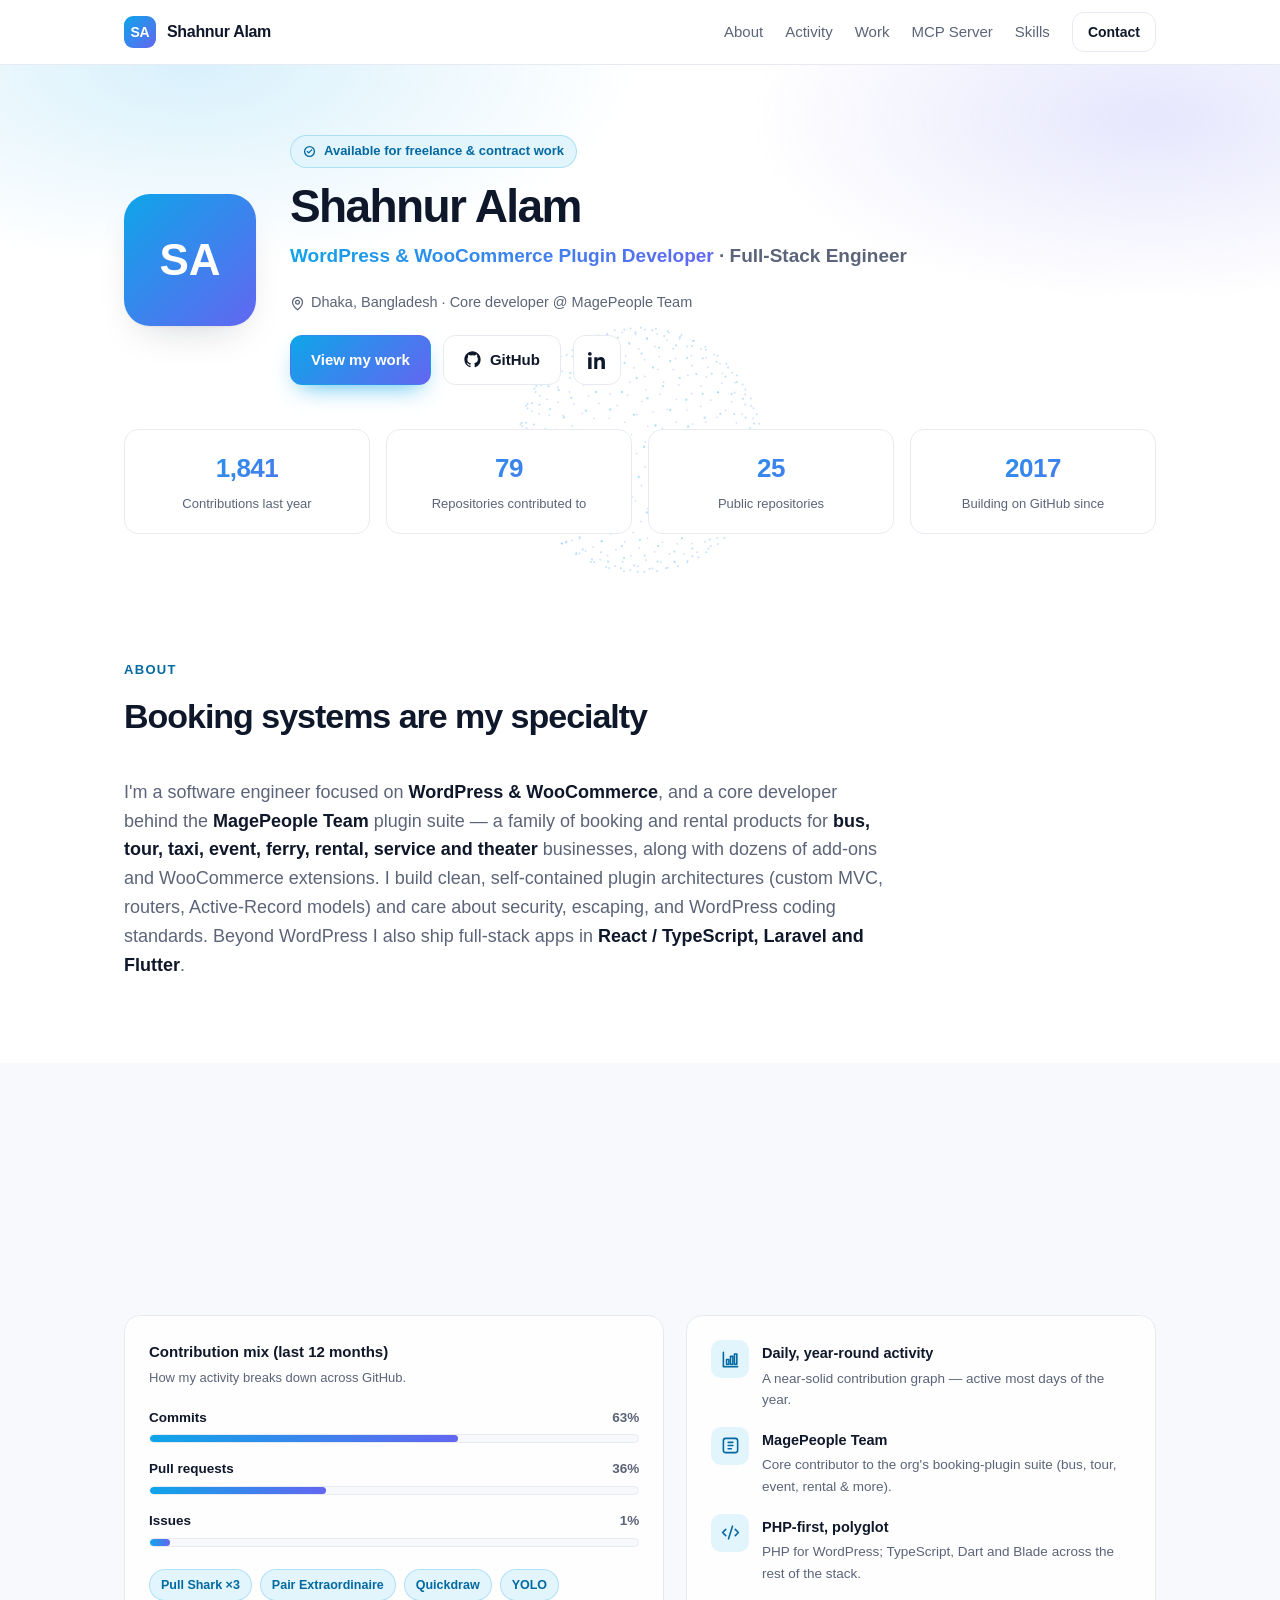
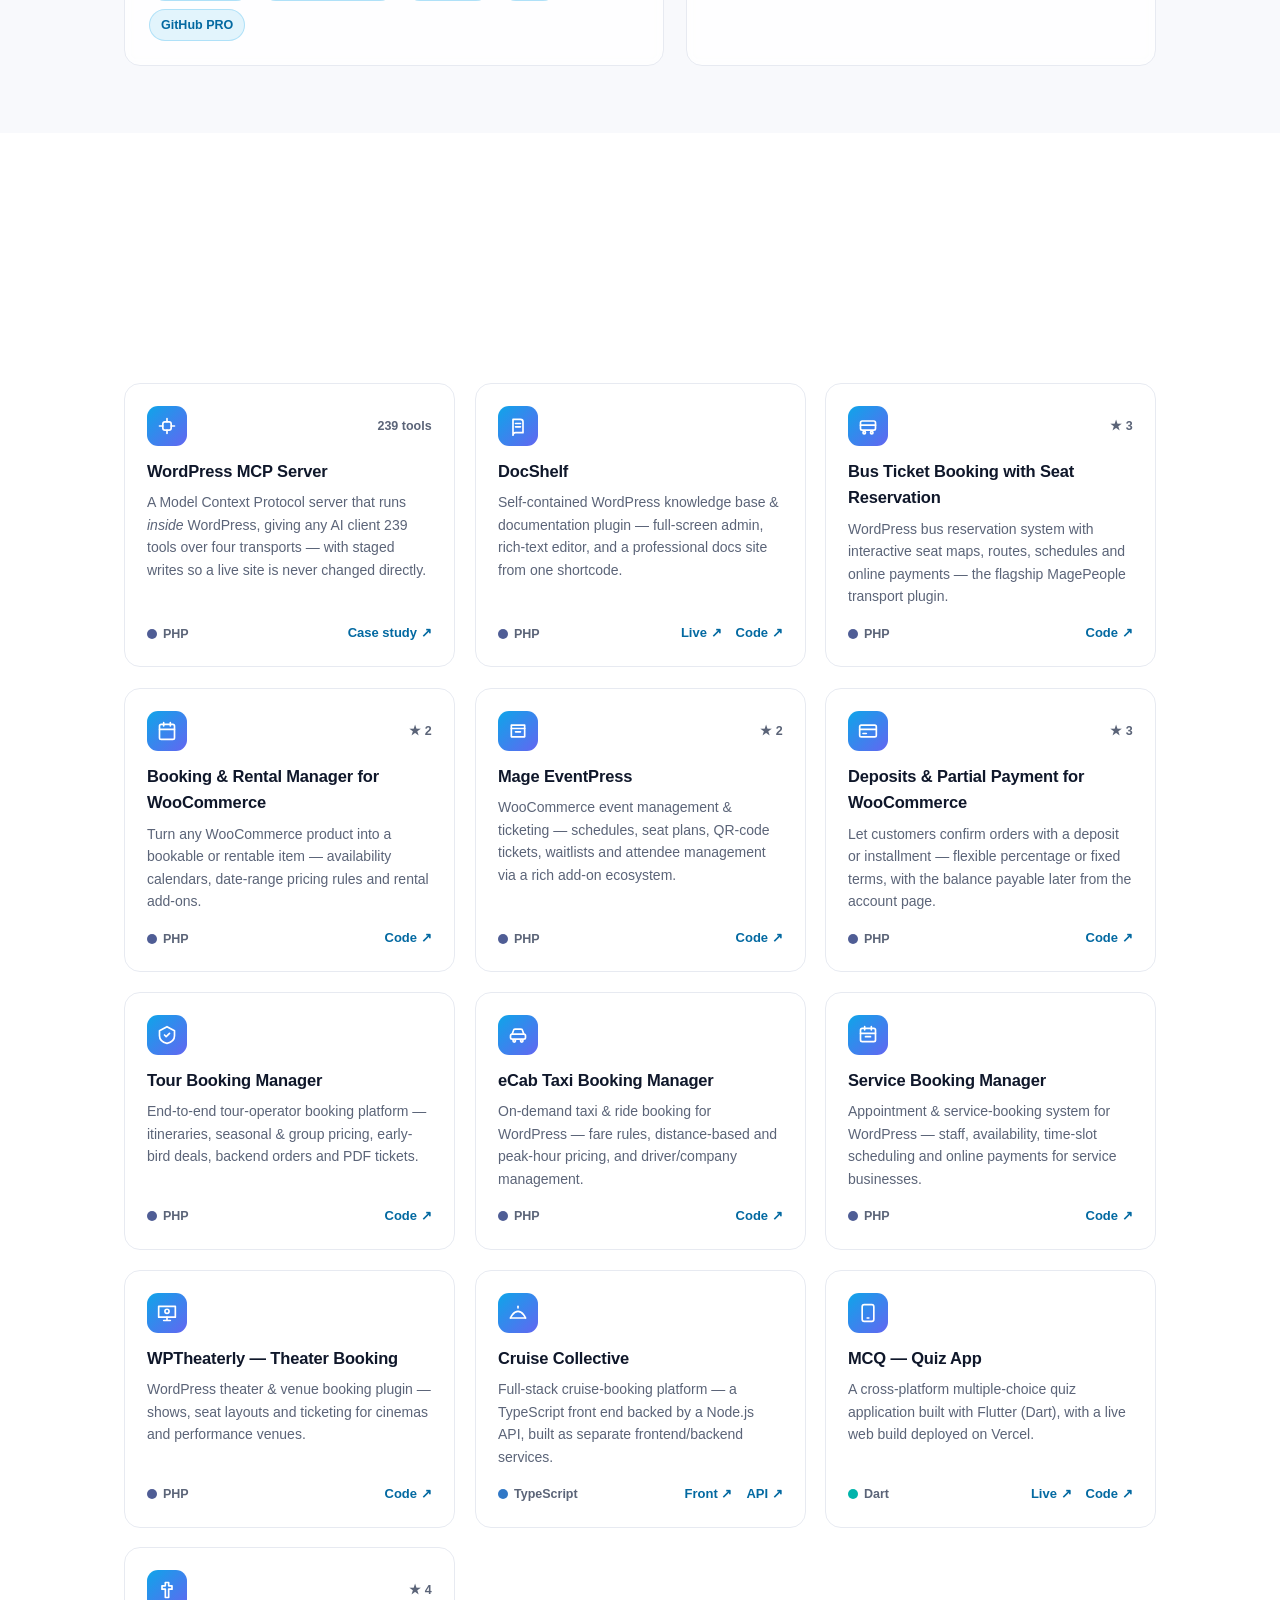
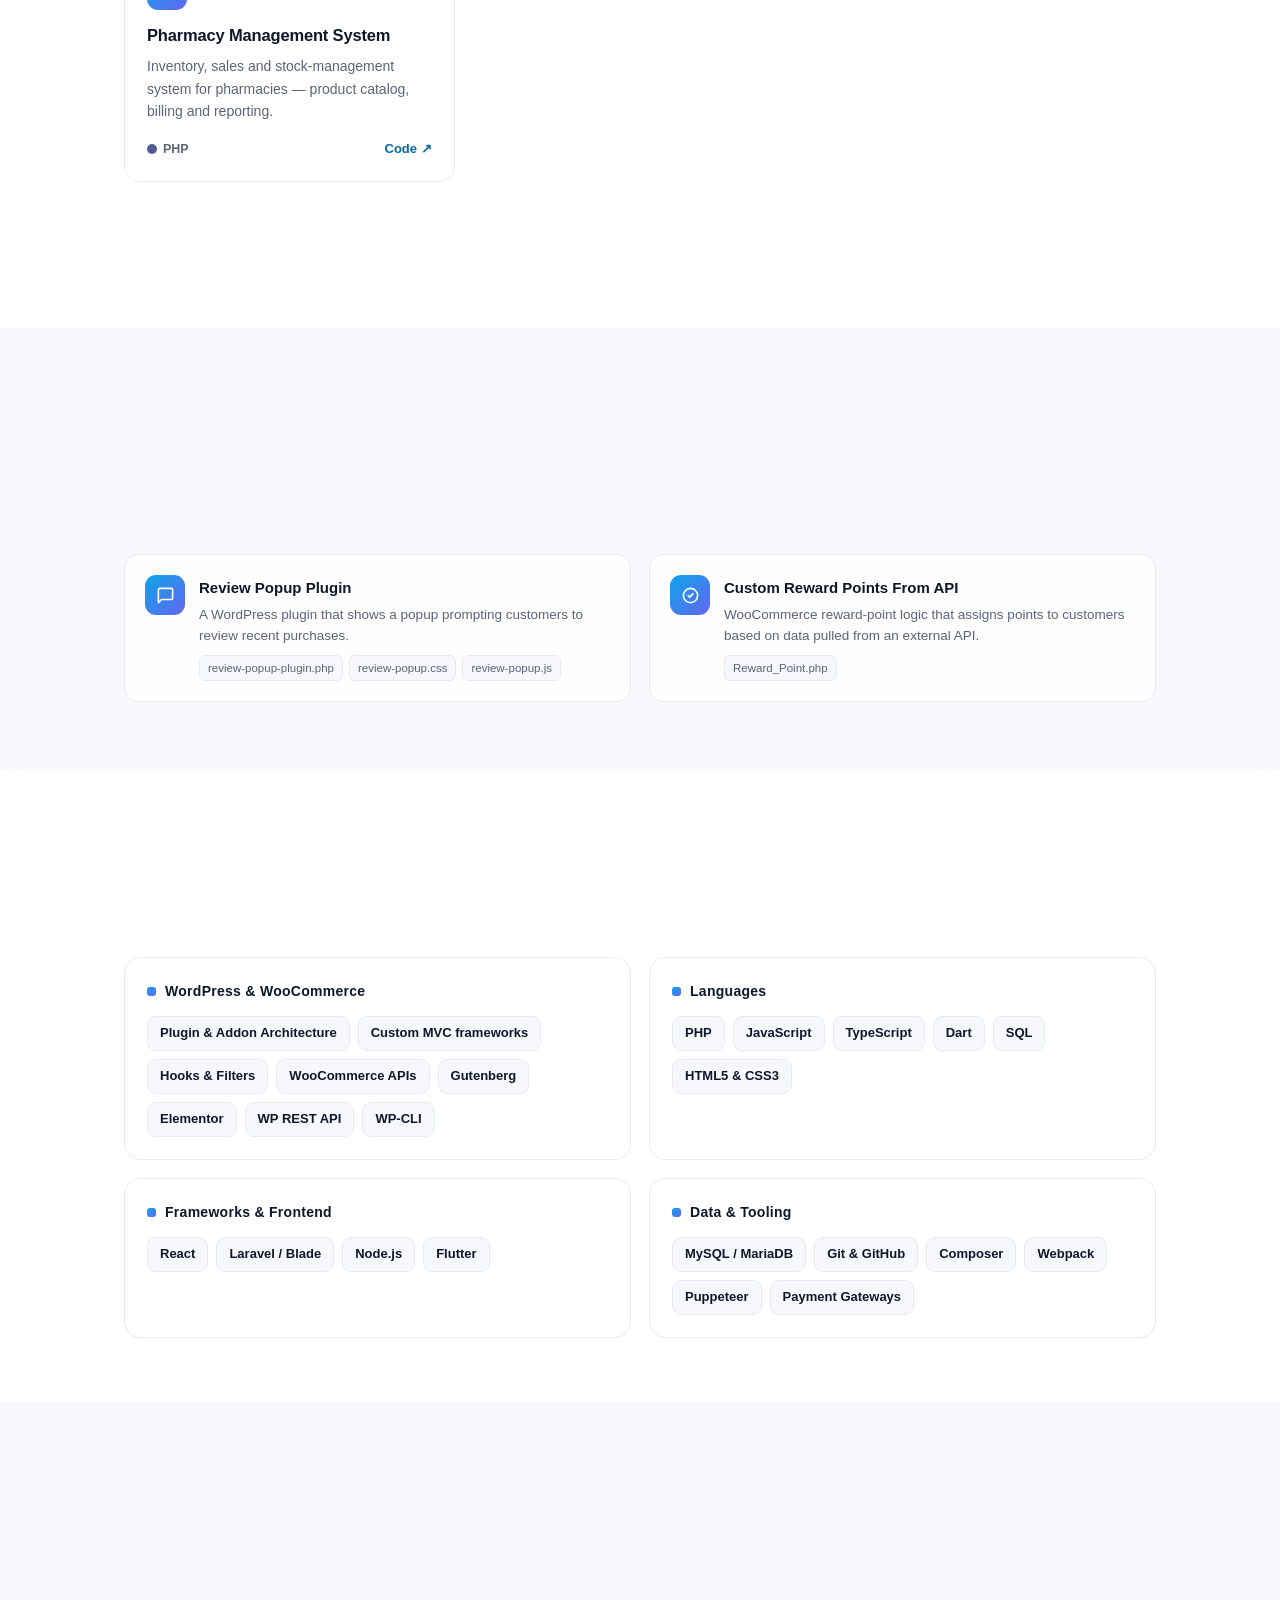
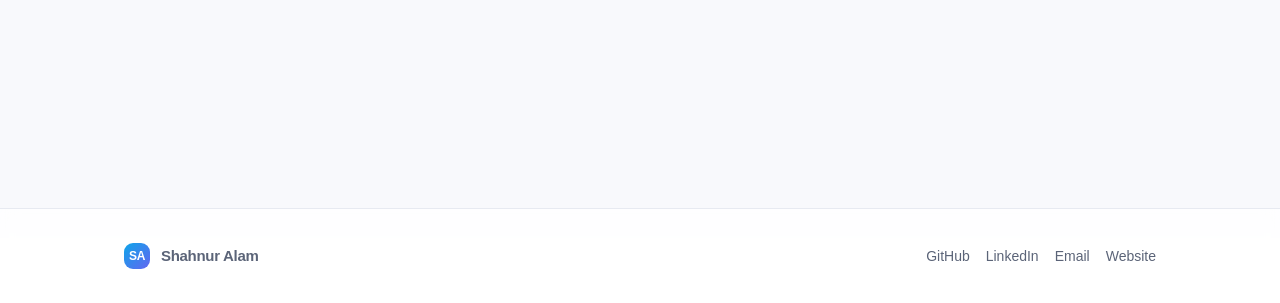
==== commit bcf296bd: "Rename Knowlio Docs project card to DocShelf The plugin was renamed for the wordpress.org directory " ====
--- a/index.html
+++ b/index.html
@@ -166,13 +166,13 @@
         <div class="top">
           <div class="ico"><svg width="20" height="20" viewBox="0 0 24 24" fill="none" stroke="currentColor" stroke-width="2" stroke-linejoin="round"><path d="M6 4h9a3 3 0 0 1 3 3v13H9a3 3 0 0 0-3 3z"/><path d="M9 9h6M9 13h6" stroke-linecap="round"/></svg></div>
         </div>
-        <h3>Knowlio Docs</h3>
+        <h3>DocShelf</h3>
         <p>Self-contained WordPress knowledge base &amp; documentation plugin — full-screen admin, rich-text editor, and a professional docs site from one shortcode.</p>
         <div class="foot">
           <span class="lang"><span class="ld" style="background:#4F5D95"></span>PHP</span>
           <span class="links">
-            <a href="https://shahnuralam.github.io/knowlio-docs/" target="_blank" rel="noopener">Live ↗</a>
-            <a href="https://github.com/Shahnuralam/knowlio-docs" target="_blank" rel="noopener">Code ↗</a>
+            <a href="https://shahnuralam.github.io/docshelf/" target="_blank" rel="noopener">Live ↗</a>
+            <a href="https://github.com/Shahnuralam/docshelf" target="_blank" rel="noopener">Code ↗</a>
           </span>
         </div>
       </div>
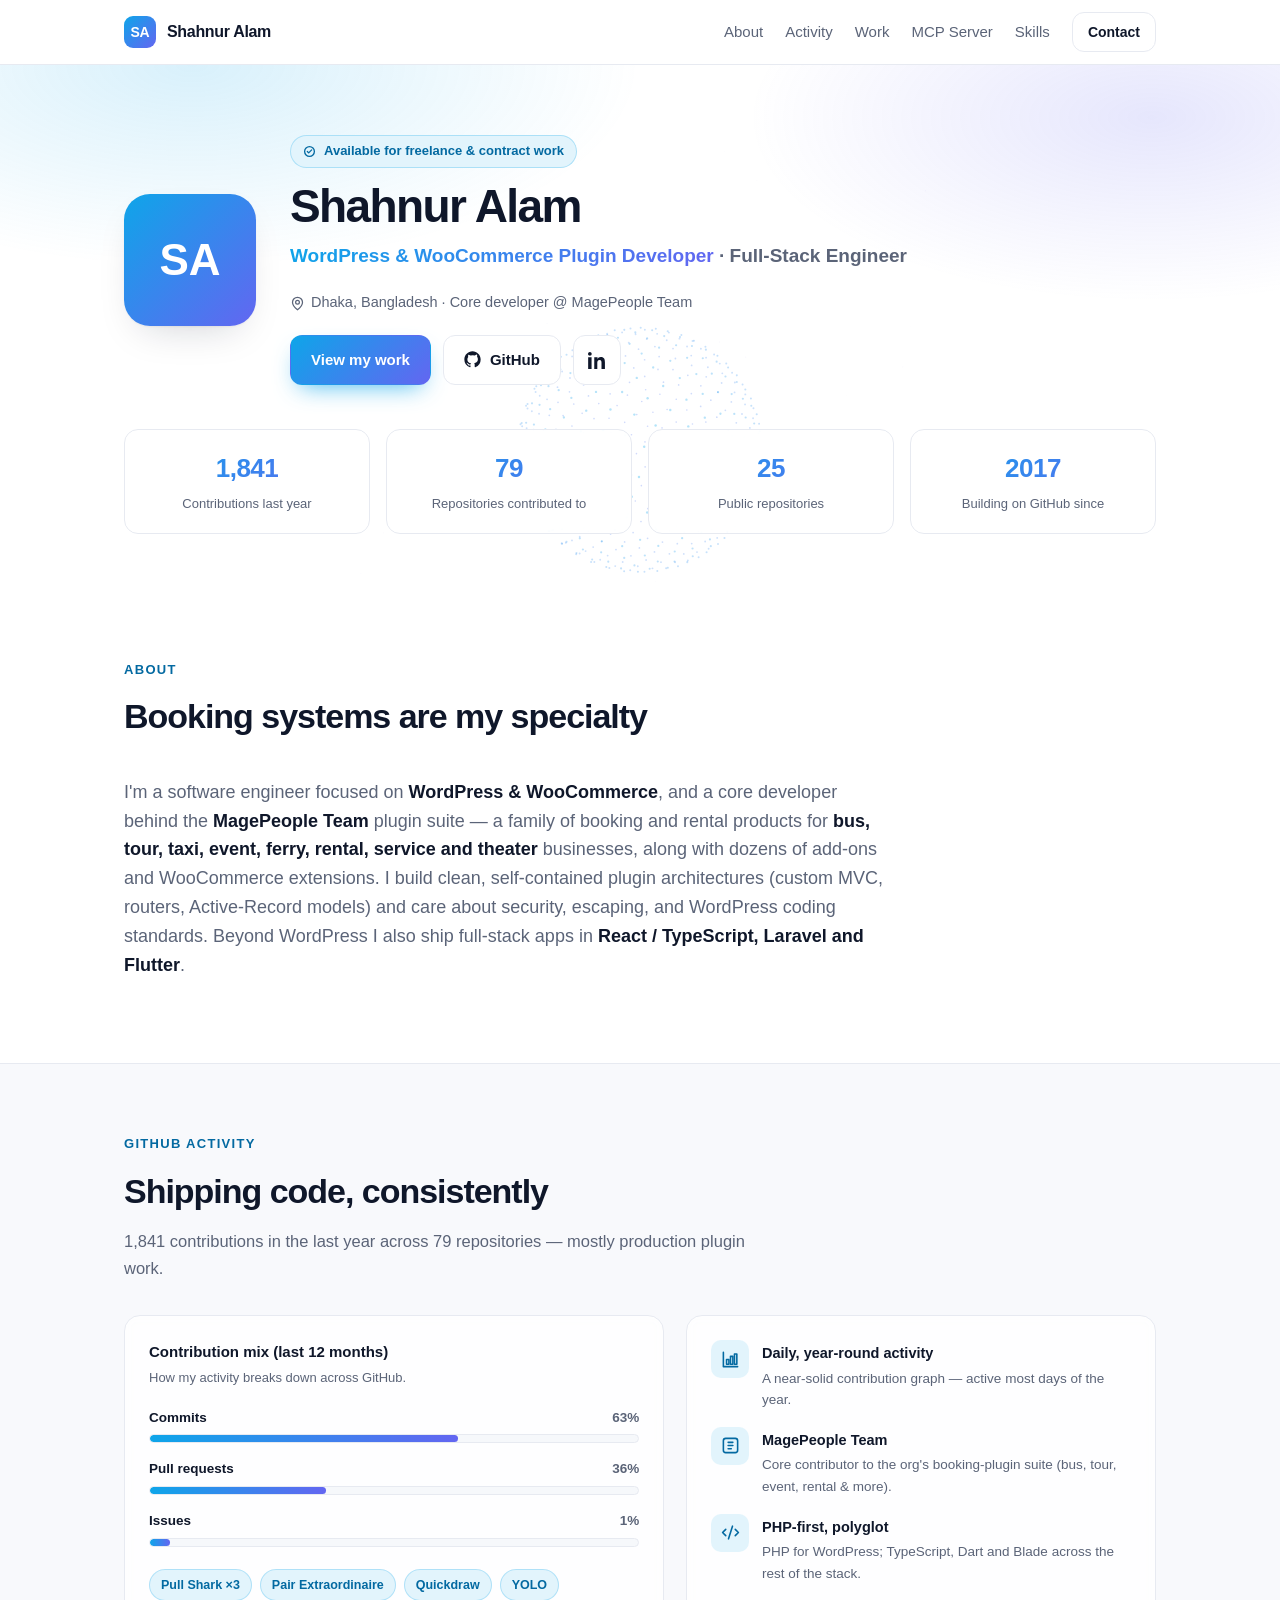
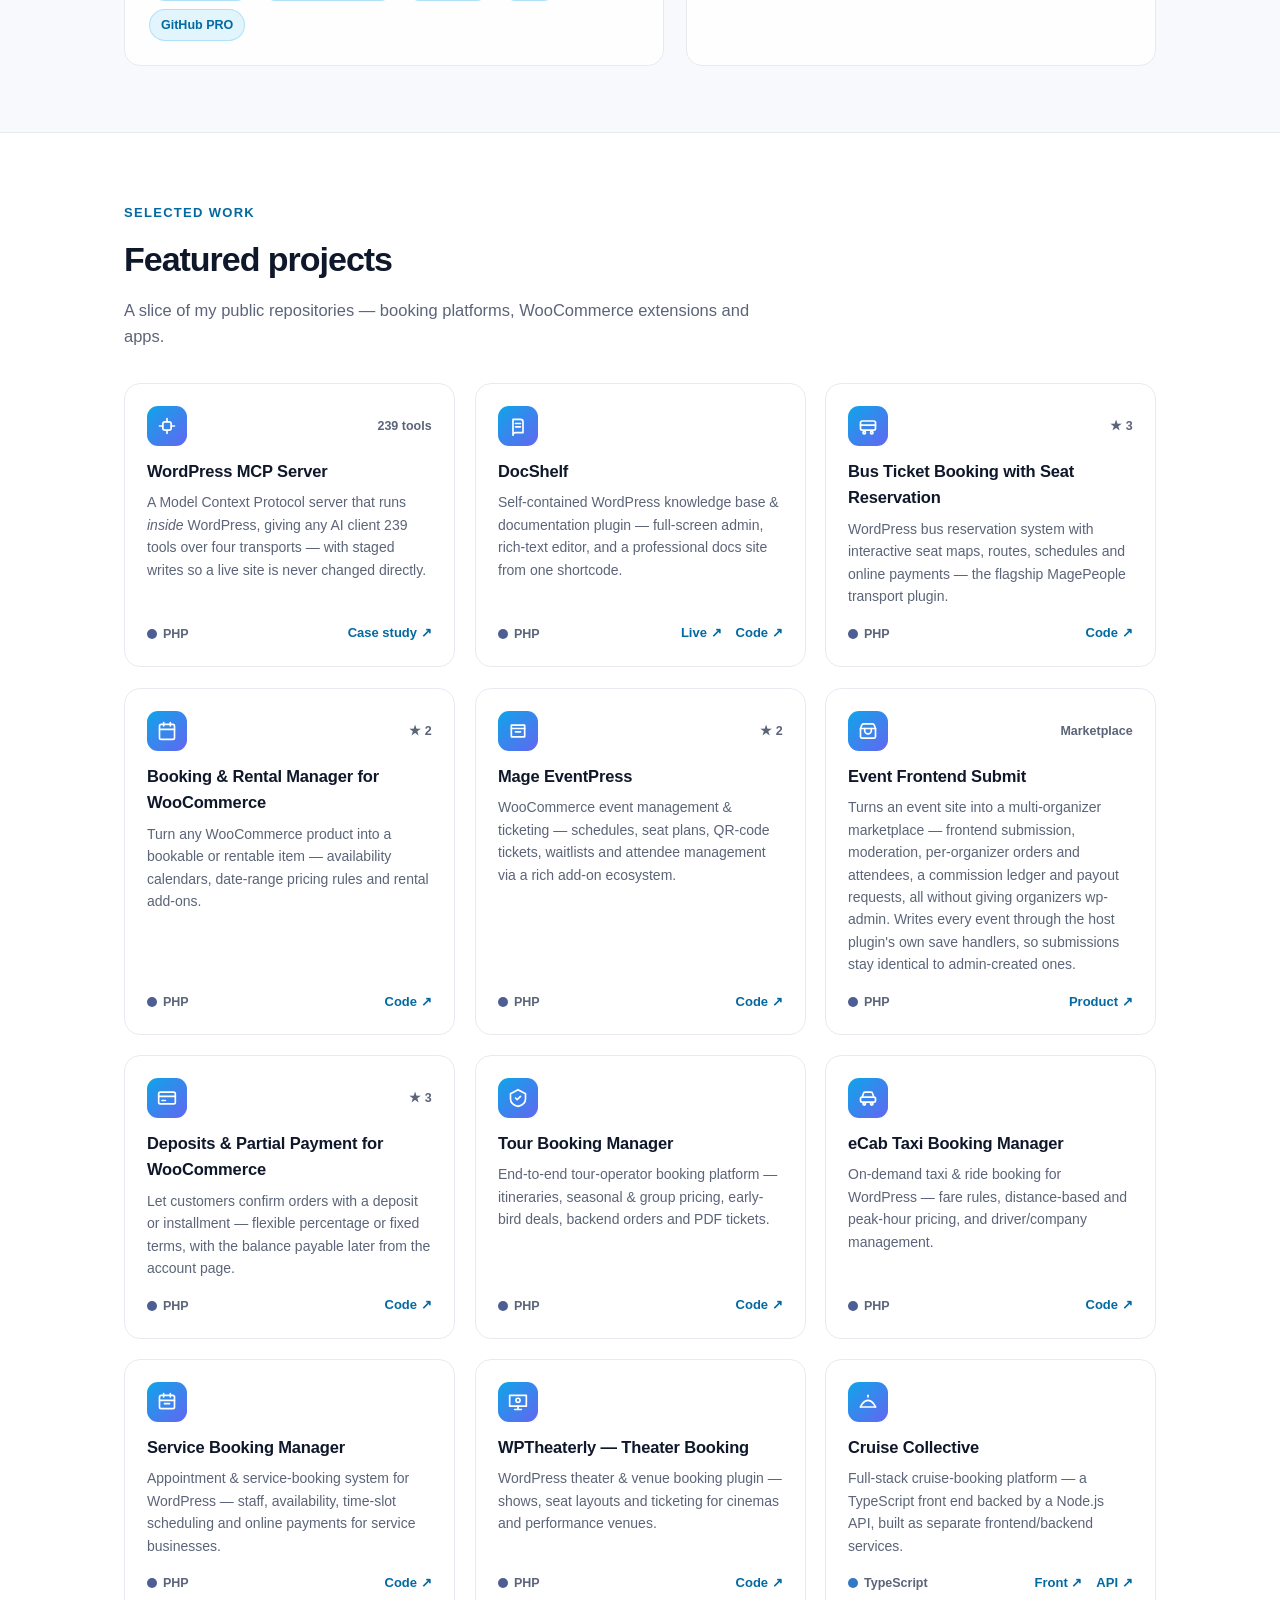
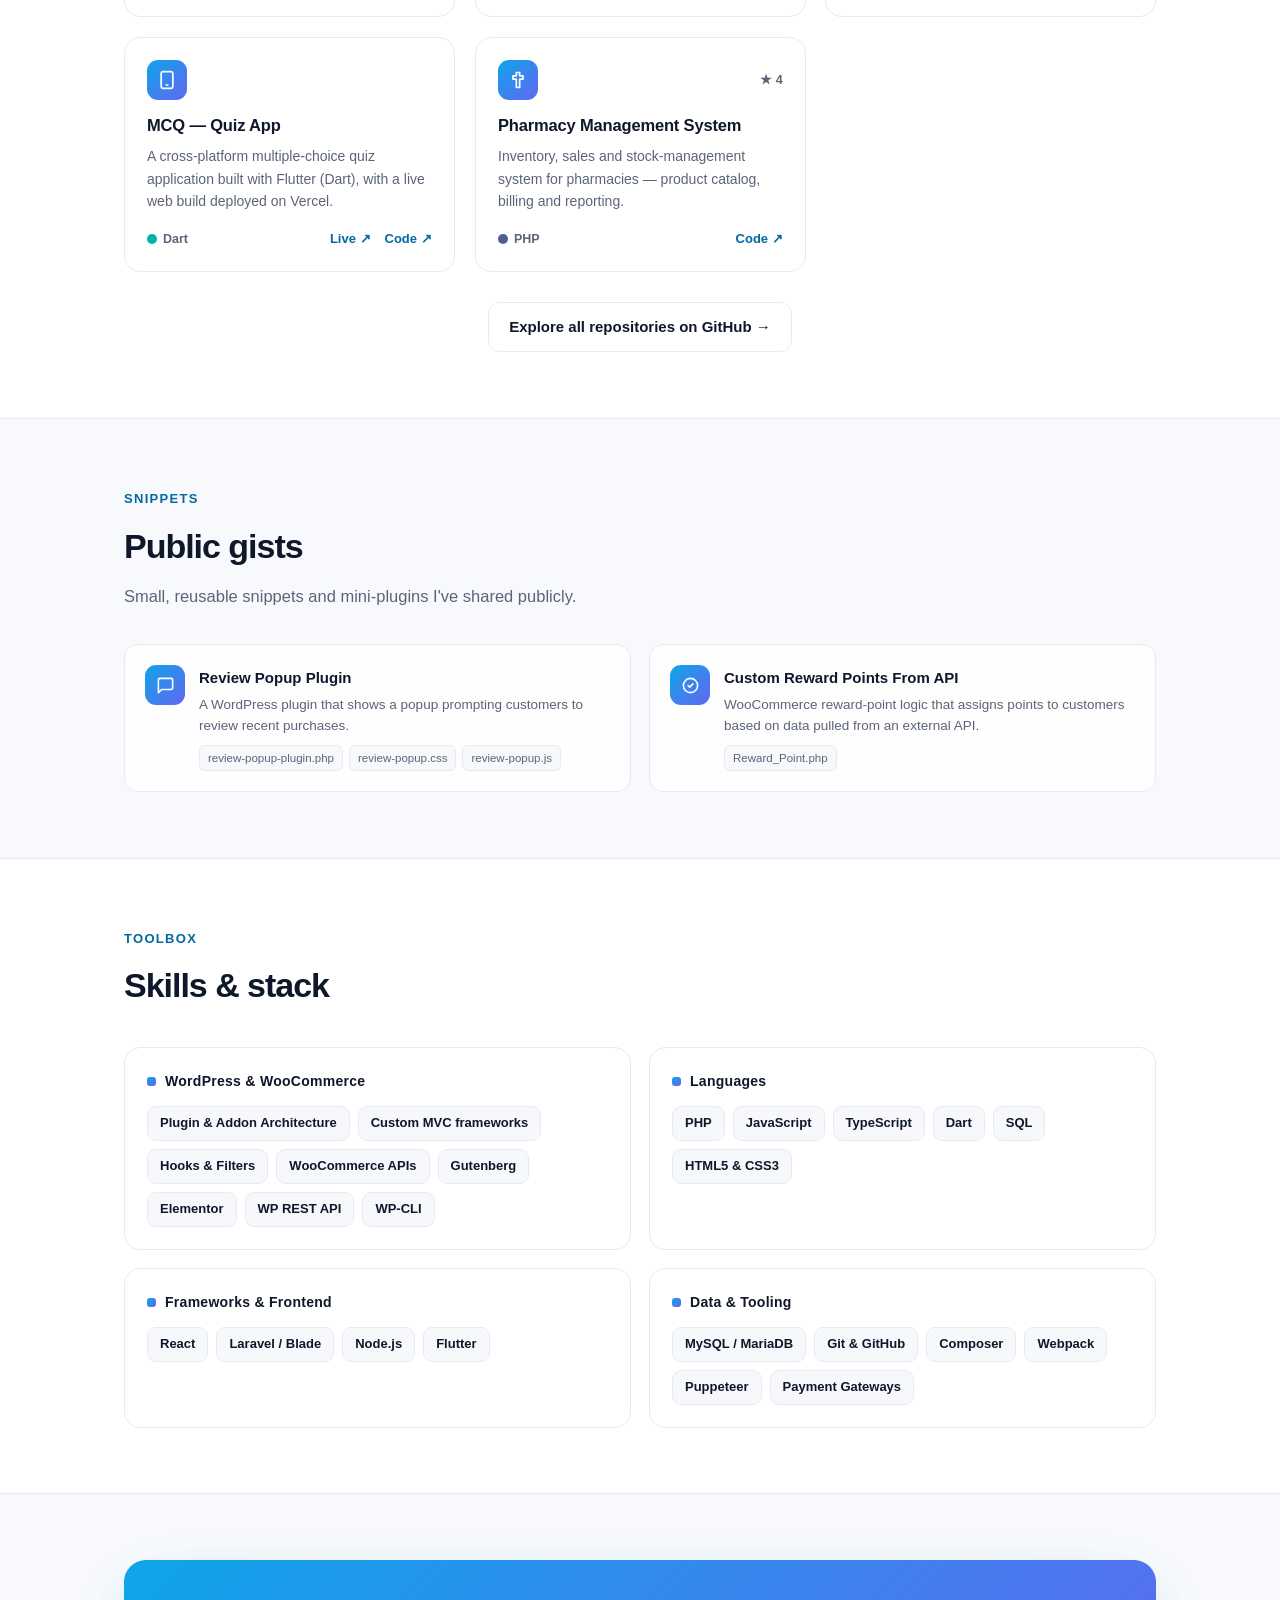
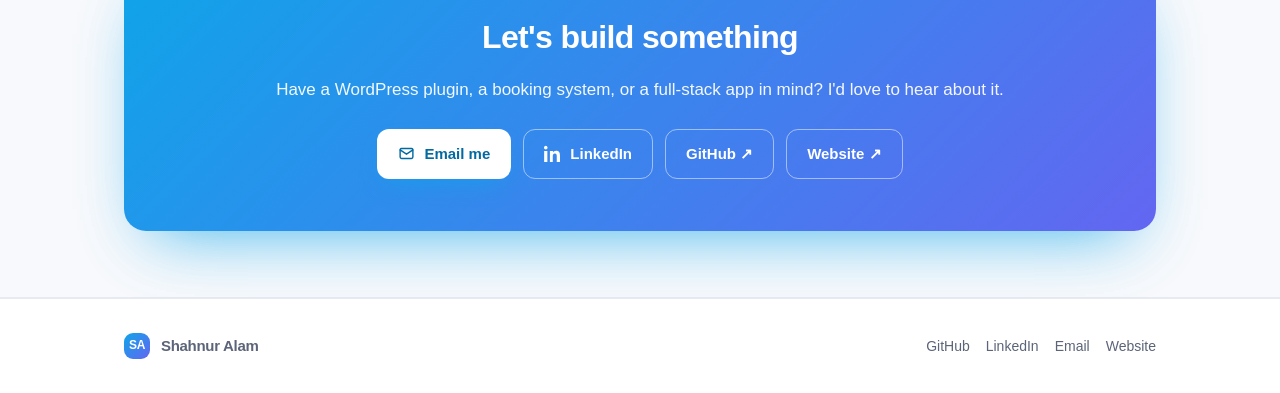
==== commit aab61985: "Add Event Frontend Submit to featured projects Marketplace addon for the Event Booking Manager platf" ====
--- a/index.html
+++ b/index.html
@@ -218,6 +218,19 @@
 
       <div class="proj tilt">
         <div class="top">
+          <div class="ico"><svg width="20" height="20" viewBox="0 0 24 24" fill="none" stroke="currentColor" stroke-width="2" stroke-linecap="round" stroke-linejoin="round"><path d="M3 9l1.6-4.2A2 2 0 0 1 6.5 3.5h11a2 2 0 0 1 1.9 1.3L21 9"/><path d="M3 9h18v10a1.5 1.5 0 0 1-1.5 1.5h-15A1.5 1.5 0 0 1 3 19z"/><path d="M8 9v2.5a4 4 0 0 0 8 0V9"/></svg></div>
+          <span class="star">Marketplace</span>
+        </div>
+        <h3>Event Frontend Submit</h3>
+        <p>Turns an event site into a multi-organizer marketplace — frontend submission, moderation, per-organizer orders and attendees, a commission ledger and payout requests, all without giving organizers wp-admin. Writes every event through the host plugin's own save handlers, so submissions stay identical to admin-created ones.</p>
+        <div class="foot">
+          <span class="lang"><span class="ld" style="background:#4F5D95"></span>PHP</span>
+          <span class="links"><a href="https://mage-people.com/product/event-frontend-submit-addon-for-event-manager/" target="_blank" rel="noopener">Product ↗</a></span>
+        </div>
+      </div>
+
+      <div class="proj tilt">
+        <div class="top">
           <div class="ico"><svg width="20" height="20" viewBox="0 0 24 24" fill="none" stroke="currentColor" stroke-width="2" stroke-linecap="round" stroke-linejoin="round"><rect x="2" y="5" width="20" height="14" rx="2"/><path d="M2 10h20M6 15h4"/></svg></div>
           <span class="star">★ 3</span>
         </div>
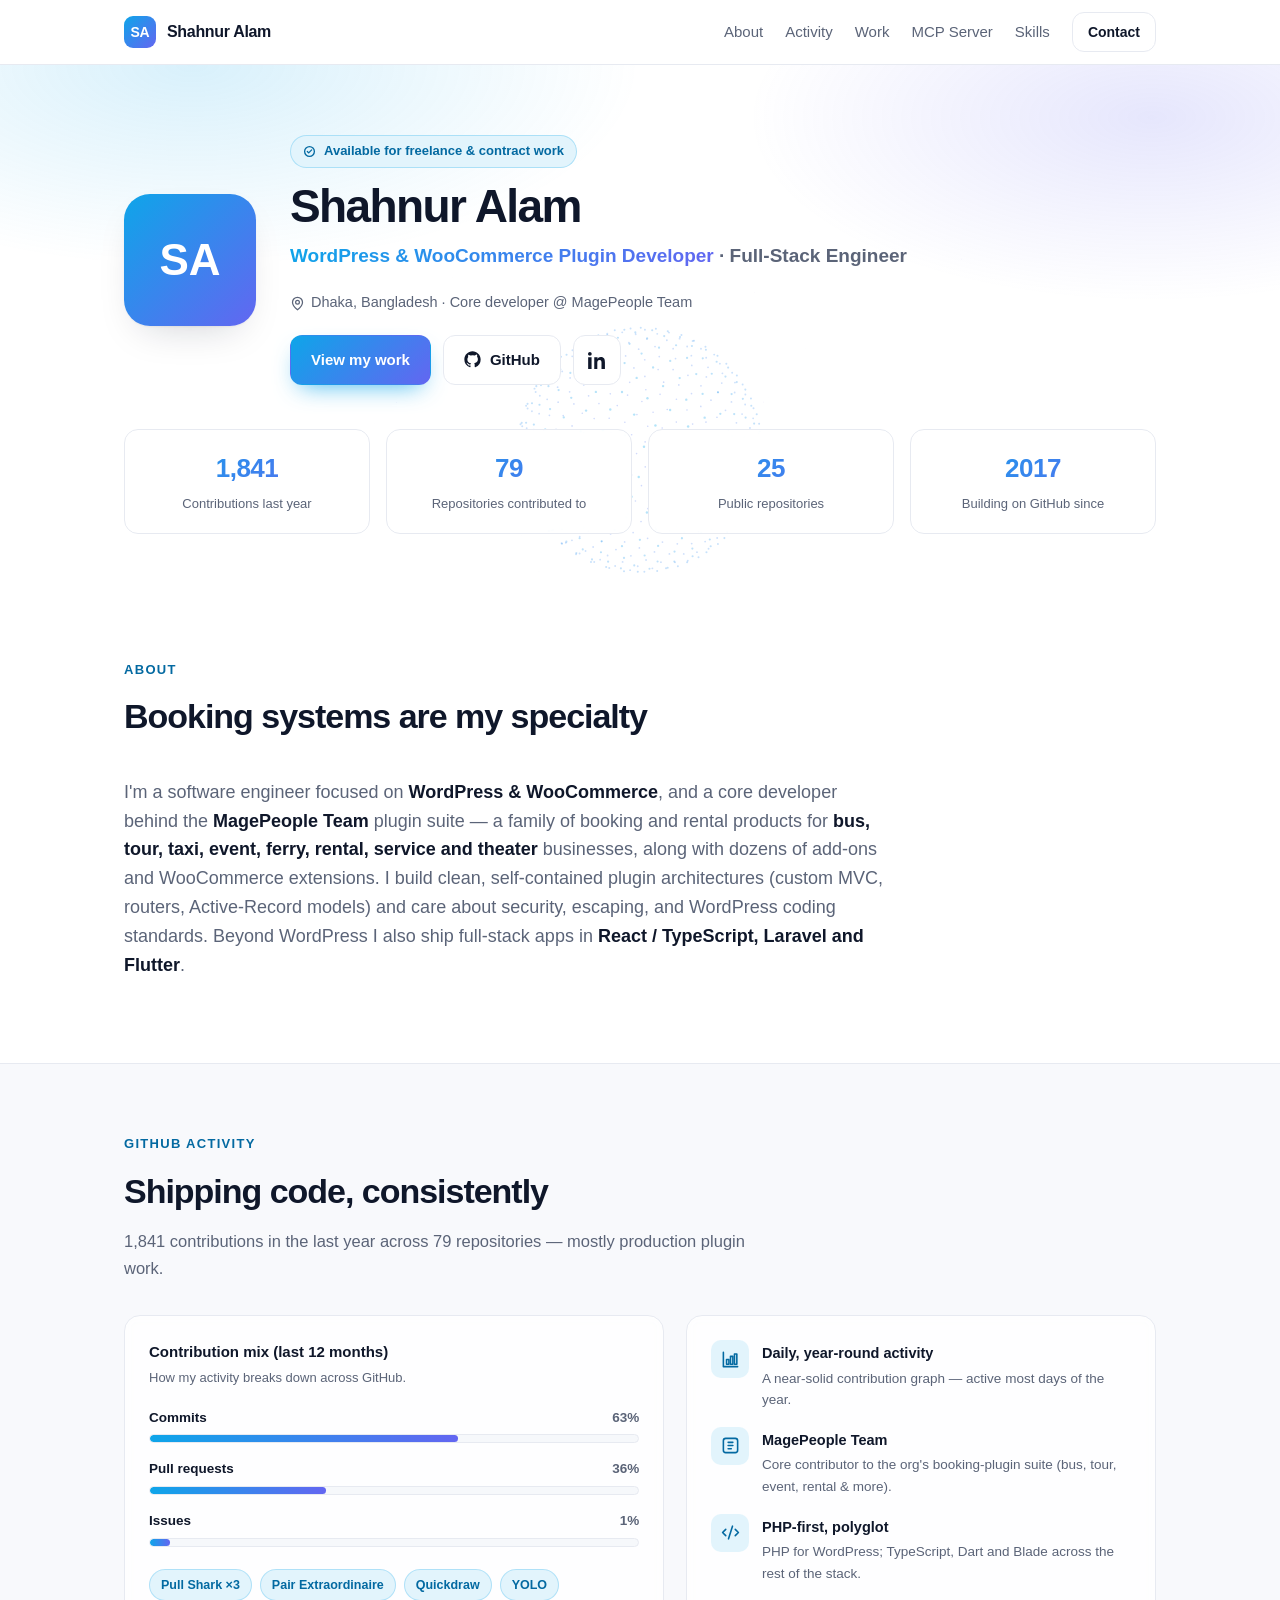
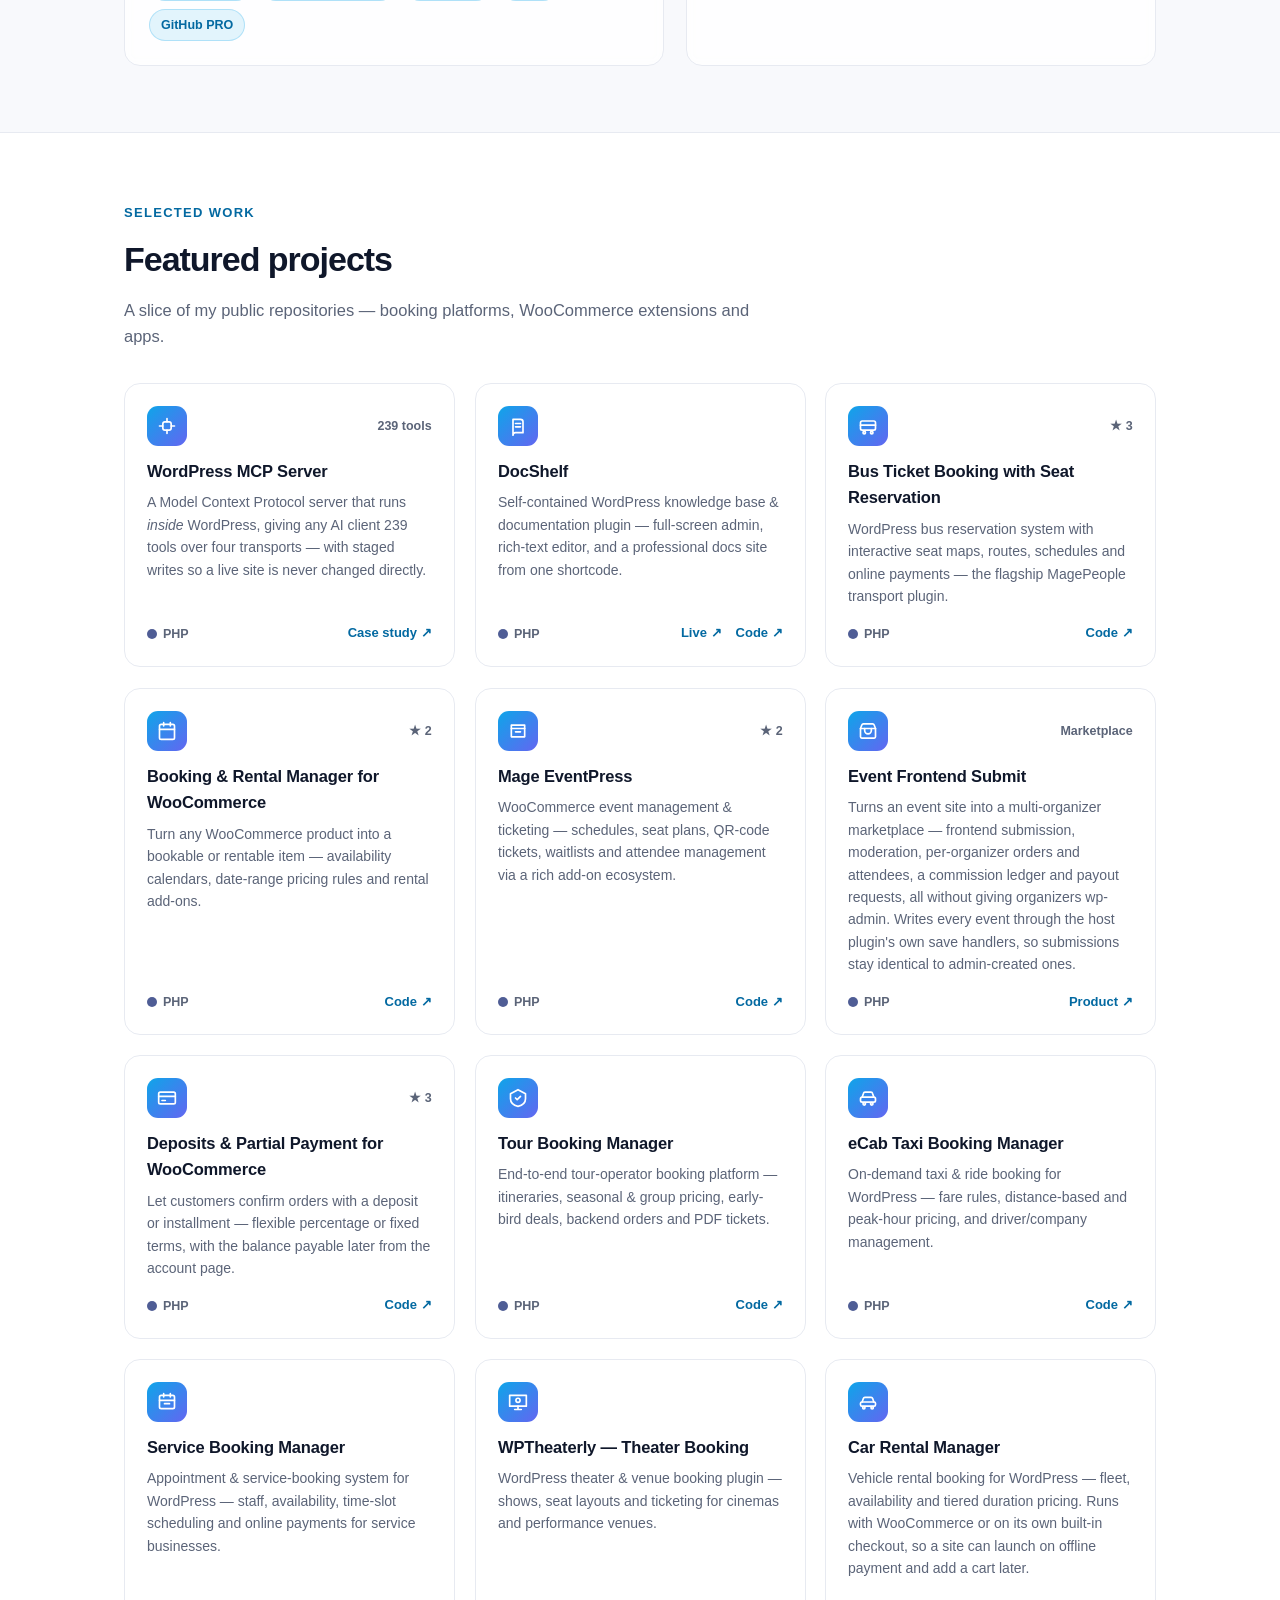
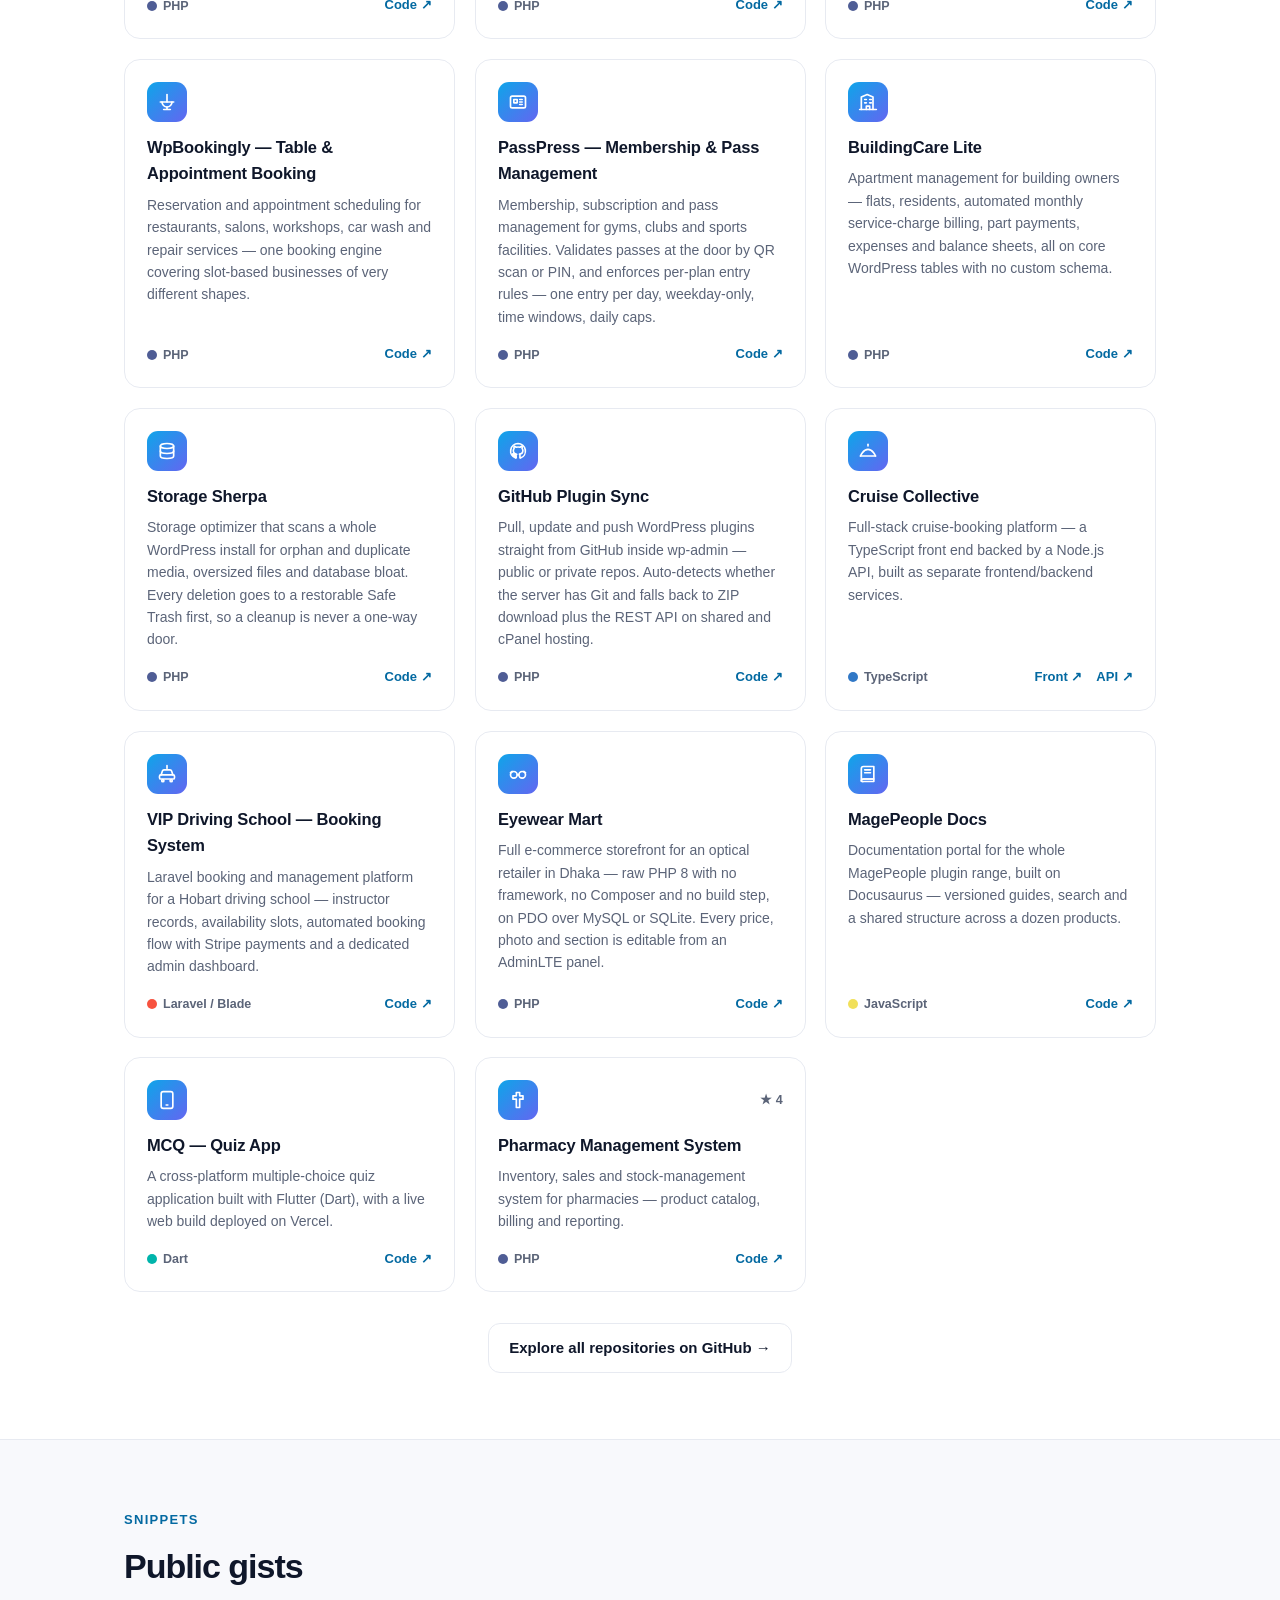
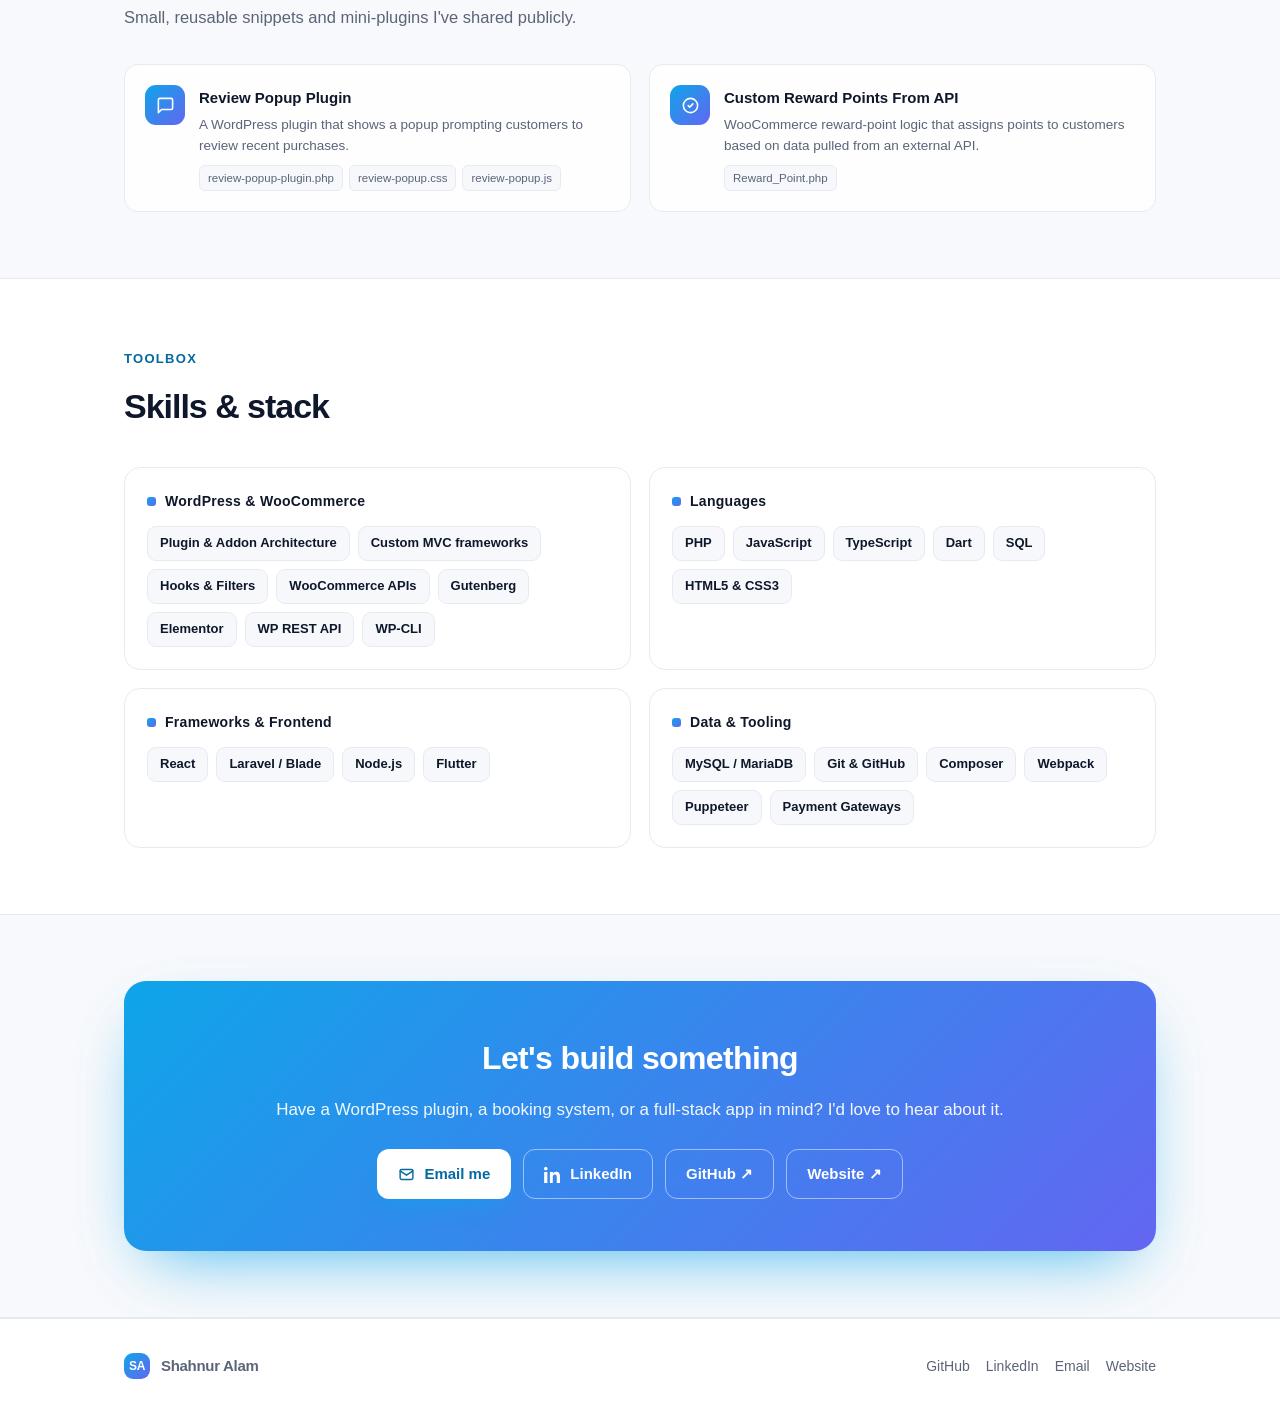
==== commit e606a404: "Add nine projects to featured work, drop a dead demo link The grid was showing 14 cards against 79 p" ====
--- a/index.html
+++ b/index.html
@@ -292,6 +292,78 @@
 
       <div class="proj tilt">
         <div class="top">
+          <div class="ico"><svg width="20" height="20" viewBox="0 0 24 24" fill="none" stroke="currentColor" stroke-width="2" stroke-linecap="round" stroke-linejoin="round"><path d="M5 12l1.4-4.2A2 2 0 0 1 8.3 6.4h7.4a2 2 0 0 1 1.9 1.4L19 12"/><rect x="3" y="12" width="18" height="5" rx="1.6"/><circle cx="7" cy="19" r="1.4"/><circle cx="17" cy="19" r="1.4"/></svg></div>
+        </div>
+        <h3>Car Rental Manager</h3>
+        <p>Vehicle rental booking for WordPress — fleet, availability and tiered duration pricing. Runs with WooCommerce or on its own built-in checkout, so a site can launch on offline payment and add a cart later.</p>
+        <div class="foot">
+          <span class="lang"><span class="ld" style="background:#4F5D95"></span>PHP</span>
+          <span class="links"><a href="https://github.com/magepeopleteam/car-rental-manager" target="_blank" rel="noopener">Code ↗</a></span>
+        </div>
+      </div>
+
+      <div class="proj tilt">
+        <div class="top">
+          <div class="ico"><svg width="20" height="20" viewBox="0 0 24 24" fill="none" stroke="currentColor" stroke-width="2" stroke-linecap="round" stroke-linejoin="round"><path d="M12 3v9"/><path d="M4 12h16"/><path d="M6 12a6 6 0 0 0 12 0"/><path d="M12 18v3M8 21h8"/></svg></div>
+        </div>
+        <h3>WpBookingly — Table &amp; Appointment Booking</h3>
+        <p>Reservation and appointment scheduling for restaurants, salons, workshops, car wash and repair services — one booking engine covering slot-based businesses of very different shapes.</p>
+        <div class="foot">
+          <span class="lang"><span class="ld" style="background:#4F5D95"></span>PHP</span>
+          <span class="links"><a href="https://github.com/magepeopleteam/tablely" target="_blank" rel="noopener">Code ↗</a></span>
+        </div>
+      </div>
+
+      <div class="proj tilt">
+        <div class="top">
+          <div class="ico"><svg width="20" height="20" viewBox="0 0 24 24" fill="none" stroke="currentColor" stroke-width="2" stroke-linecap="round" stroke-linejoin="round"><rect x="3" y="5" width="18" height="14" rx="2"/><path d="M7 9h4v4H7z"/><path d="M14 9h3M14 12h3M14 15h3"/></svg></div>
+        </div>
+        <h3>PassPress — Membership &amp; Pass Management</h3>
+        <p>Membership, subscription and pass management for gyms, clubs and sports facilities. Validates passes at the door by QR scan or PIN, and enforces per-plan entry rules — one entry per day, weekday-only, time windows, daily caps.</p>
+        <div class="foot">
+          <span class="lang"><span class="ld" style="background:#4F5D95"></span>PHP</span>
+          <span class="links"><a href="https://github.com/magepeopleteam/passpress" target="_blank" rel="noopener">Code ↗</a></span>
+        </div>
+      </div>
+
+      <div class="proj tilt">
+        <div class="top">
+          <div class="ico"><svg width="20" height="20" viewBox="0 0 24 24" fill="none" stroke="currentColor" stroke-width="2" stroke-linecap="round" stroke-linejoin="round"><path d="M4 21V6l7-3 7 3v15"/><path d="M2 21h20"/><path d="M8 9h2M8 13h2M14 9h2M14 13h2"/><path d="M10 21v-4h4v4"/></svg></div>
+        </div>
+        <h3>BuildingCare Lite</h3>
+        <p>Apartment management for building owners — flats, residents, automated monthly service-charge billing, part payments, expenses and balance sheets, all on core WordPress tables with no custom schema.</p>
+        <div class="foot">
+          <span class="lang"><span class="ld" style="background:#4F5D95"></span>PHP</span>
+          <span class="links"><a href="https://github.com/magepeopleteam/buildingcare-lite" target="_blank" rel="noopener">Code ↗</a></span>
+        </div>
+      </div>
+
+      <div class="proj tilt">
+        <div class="top">
+          <div class="ico"><svg width="20" height="20" viewBox="0 0 24 24" fill="none" stroke="currentColor" stroke-width="2" stroke-linecap="round" stroke-linejoin="round"><ellipse cx="12" cy="6" rx="8" ry="3"/><path d="M4 6v6c0 1.7 3.6 3 8 3s8-1.3 8-3V6"/><path d="M4 12v6c0 1.7 3.6 3 8 3s8-1.3 8-3v-6"/></svg></div>
+        </div>
+        <h3>Storage Sherpa</h3>
+        <p>Storage optimizer that scans a whole WordPress install for orphan and duplicate media, oversized files and database bloat. Every deletion goes to a restorable Safe Trash first, so a cleanup is never a one-way door.</p>
+        <div class="foot">
+          <span class="lang"><span class="ld" style="background:#4F5D95"></span>PHP</span>
+          <span class="links"><a href="https://github.com/magepeopleteam/storage-sherpa" target="_blank" rel="noopener">Code ↗</a></span>
+        </div>
+      </div>
+
+      <div class="proj tilt">
+        <div class="top">
+          <div class="ico"><svg width="20" height="20" viewBox="0 0 24 24" fill="none" stroke="currentColor" stroke-width="2" stroke-linecap="round" stroke-linejoin="round"><path d="M12 3a9 9 0 0 0-2.8 17.5c.45.08.62-.2.62-.44v-1.6c-2.5.55-3.05-1.2-3.05-1.2-.4-1.05-1-1.33-1-1.33-.83-.57.06-.56.06-.56.92.07 1.4.95 1.4.95.82 1.4 2.15 1 2.67.77.08-.6.32-1 .58-1.24-2-.23-4.1-1-4.1-4.45 0-.98.35-1.79.93-2.42-.1-.23-.4-1.15.08-2.4 0 0 .75-.24 2.47.92a8.6 8.6 0 0 1 4.5 0c1.72-1.16 2.47-.92 2.47-.92.48 1.25.18 2.17.09 2.4.58.63.92 1.44.92 2.42 0 3.46-2.1 4.22-4.1 4.44.32.28.61.83.61 1.68v2.5c0 .24.16.52.62.43A9 9 0 0 0 12 3z"/></svg></div>
+        </div>
+        <h3>GitHub Plugin Sync</h3>
+        <p>Pull, update and push WordPress plugins straight from GitHub inside wp-admin — public or private repos. Auto-detects whether the server has Git and falls back to ZIP download plus the REST API on shared and cPanel hosting.</p>
+        <div class="foot">
+          <span class="lang"><span class="ld" style="background:#4F5D95"></span>PHP</span>
+          <span class="links"><a href="https://github.com/magepeopleteam/github-plugin-sync" target="_blank" rel="noopener">Code ↗</a></span>
+        </div>
+      </div>
+
+      <div class="proj tilt">
+        <div class="top">
           <div class="ico"><svg width="20" height="20" viewBox="0 0 24 24" fill="none" stroke="currentColor" stroke-width="2" stroke-linecap="round" stroke-linejoin="round"><path d="M3 18s3-8 9-8 9 8 9 8"/><path d="M3 18h18"/><path d="M12 4v2"/></svg></div>
         </div>
         <h3>Cruise Collective</h3>
@@ -307,6 +379,42 @@
 
       <div class="proj tilt">
         <div class="top">
+          <div class="ico"><svg width="20" height="20" viewBox="0 0 24 24" fill="none" stroke="currentColor" stroke-width="2" stroke-linecap="round" stroke-linejoin="round"><path d="M5 13l1.5-4.5A2 2 0 0 1 8.4 7h7.2a2 2 0 0 1 1.9 1.5L19 13"/><rect x="3" y="13" width="18" height="5" rx="1.6"/><circle cx="7" cy="20" r="1.3"/><circle cx="17" cy="20" r="1.3"/><path d="M12 2v3"/></svg></div>
+        </div>
+        <h3>VIP Driving School — Booking System</h3>
+        <p>Laravel booking and management platform for a Hobart driving school — instructor records, availability slots, automated booking flow with Stripe payments and a dedicated admin dashboard.</p>
+        <div class="foot">
+          <span class="lang"><span class="ld" style="background:#f7523f"></span>Laravel / Blade</span>
+          <span class="links"><a href="https://github.com/Shahnuralam/VIP-Driving-School-" target="_blank" rel="noopener">Code ↗</a></span>
+        </div>
+      </div>
+
+      <div class="proj tilt">
+        <div class="top">
+          <div class="ico"><svg width="20" height="20" viewBox="0 0 24 24" fill="none" stroke="currentColor" stroke-width="2" stroke-linecap="round" stroke-linejoin="round"><circle cx="7" cy="13" r="4"/><circle cx="17" cy="13" r="4"/><path d="M11 13h2"/><path d="M3 10.5 5 9M21 10.5 19 9"/></svg></div>
+        </div>
+        <h3>Eyewear Mart</h3>
+        <p>Full e-commerce storefront for an optical retailer in Dhaka — raw PHP 8 with no framework, no Composer and no build step, on PDO over MySQL or SQLite. Every price, photo and section is editable from an AdminLTE panel.</p>
+        <div class="foot">
+          <span class="lang"><span class="ld" style="background:#4F5D95"></span>PHP</span>
+          <span class="links"><a href="https://github.com/Shahnuralam/eyewear-mart-landing" target="_blank" rel="noopener">Code ↗</a></span>
+        </div>
+      </div>
+
+      <div class="proj tilt">
+        <div class="top">
+          <div class="ico"><svg width="20" height="20" viewBox="0 0 24 24" fill="none" stroke="currentColor" stroke-width="2" stroke-linecap="round" stroke-linejoin="round"><path d="M4 5.5A2.5 2.5 0 0 1 6.5 3H19v15H6.5A2.5 2.5 0 0 0 4 20.5z"/><path d="M4 20.5A2.5 2.5 0 0 1 6.5 18H19v3H6.5A2.5 2.5 0 0 1 4 20.5z"/><path d="M8 7h7M8 10.5h7"/></svg></div>
+        </div>
+        <h3>MagePeople Docs</h3>
+        <p>Documentation portal for the whole MagePeople plugin range, built on Docusaurus — versioned guides, search and a shared structure across a dozen products.</p>
+        <div class="foot">
+          <span class="lang"><span class="ld" style="background:#f1e05a"></span>JavaScript</span>
+          <span class="links"><a href="https://github.com/magepeopleteam/documentation" target="_blank" rel="noopener">Code ↗</a></span>
+        </div>
+      </div>
+
+      <div class="proj tilt">
+        <div class="top">
           <div class="ico"><svg width="20" height="20" viewBox="0 0 24 24" fill="none" stroke="currentColor" stroke-width="2" stroke-linecap="round" stroke-linejoin="round"><rect x="5" y="2" width="14" height="20" rx="2.5"/><path d="M11 18h2"/></svg></div>
         </div>
         <h3>MCQ — Quiz App</h3>
@@ -314,7 +422,6 @@
         <div class="foot">
           <span class="lang"><span class="ld" style="background:#00B4AB"></span>Dart</span>
           <span class="links">
-            <a href="https://mcq-new.vercel.app" target="_blank" rel="noopener">Live ↗</a>
             <a href="https://github.com/Shahnuralam/mcq-new" target="_blank" rel="noopener">Code ↗</a>
           </span>
         </div>
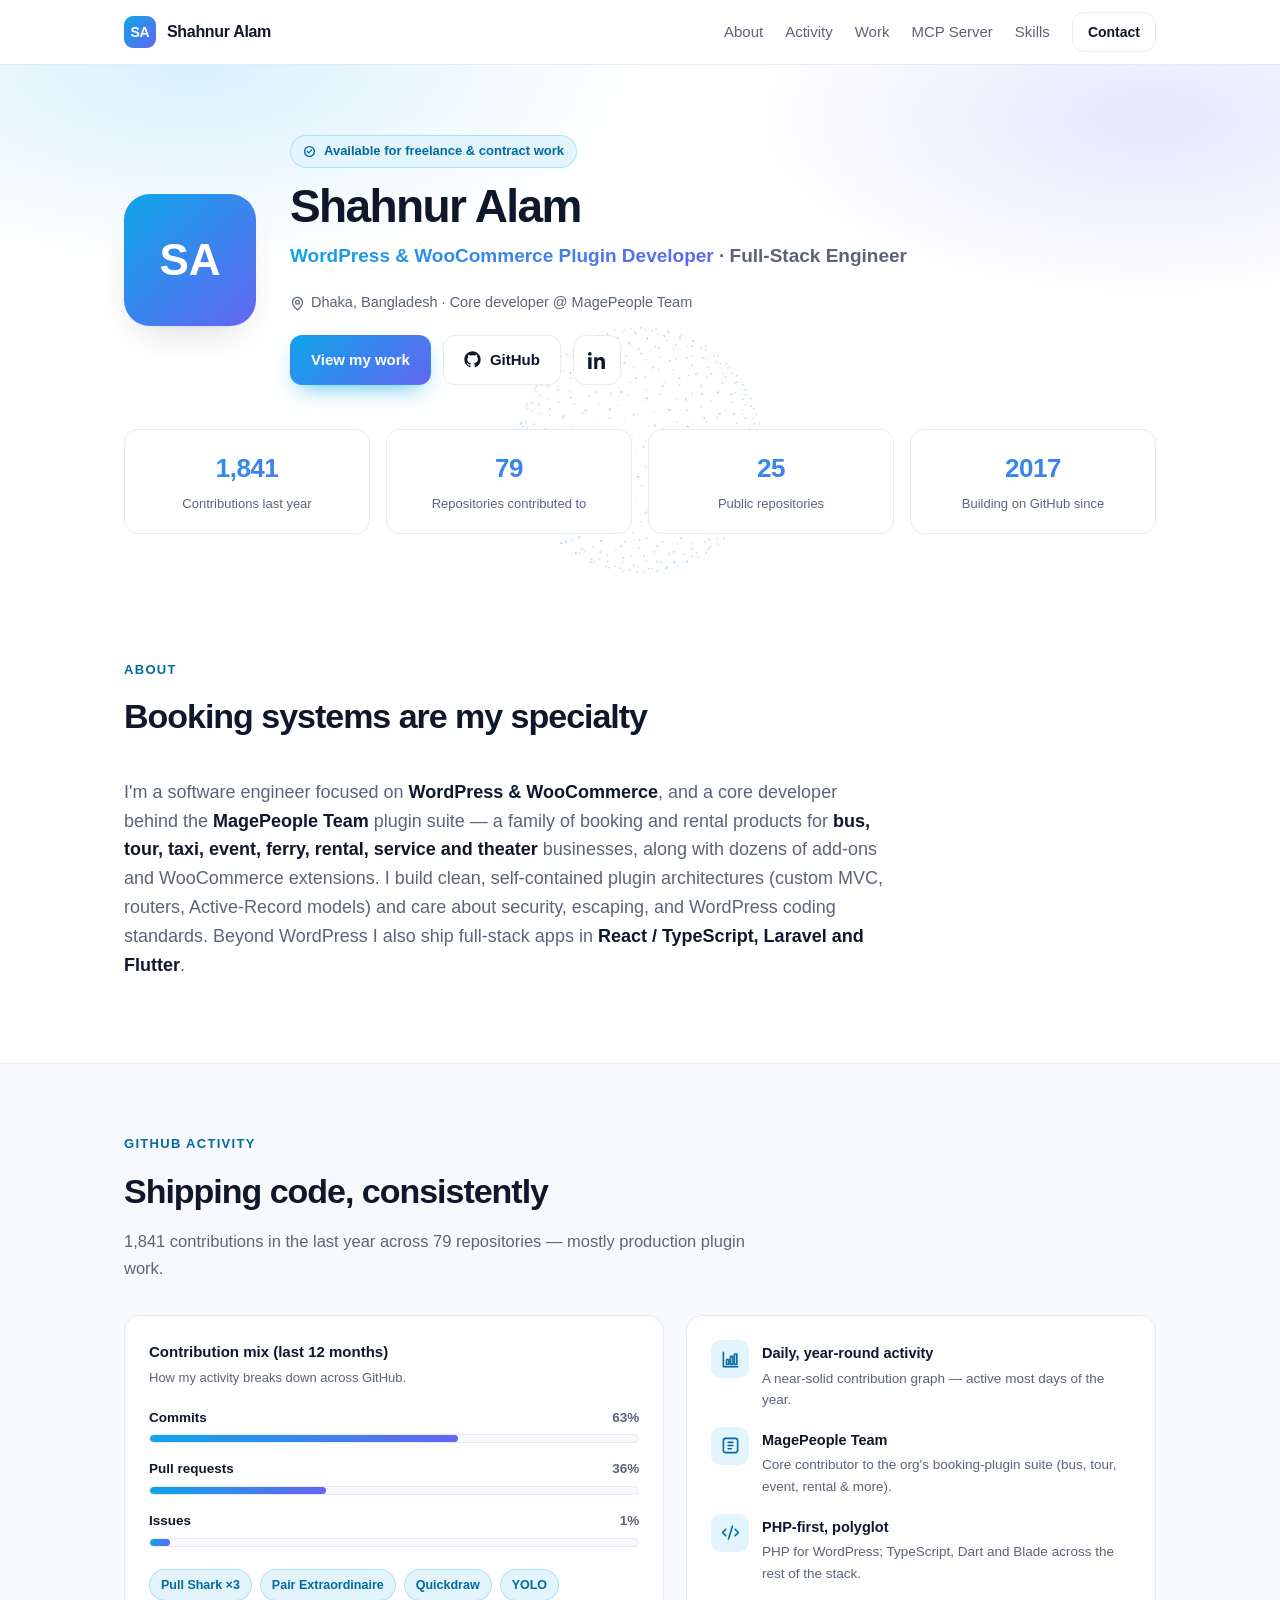
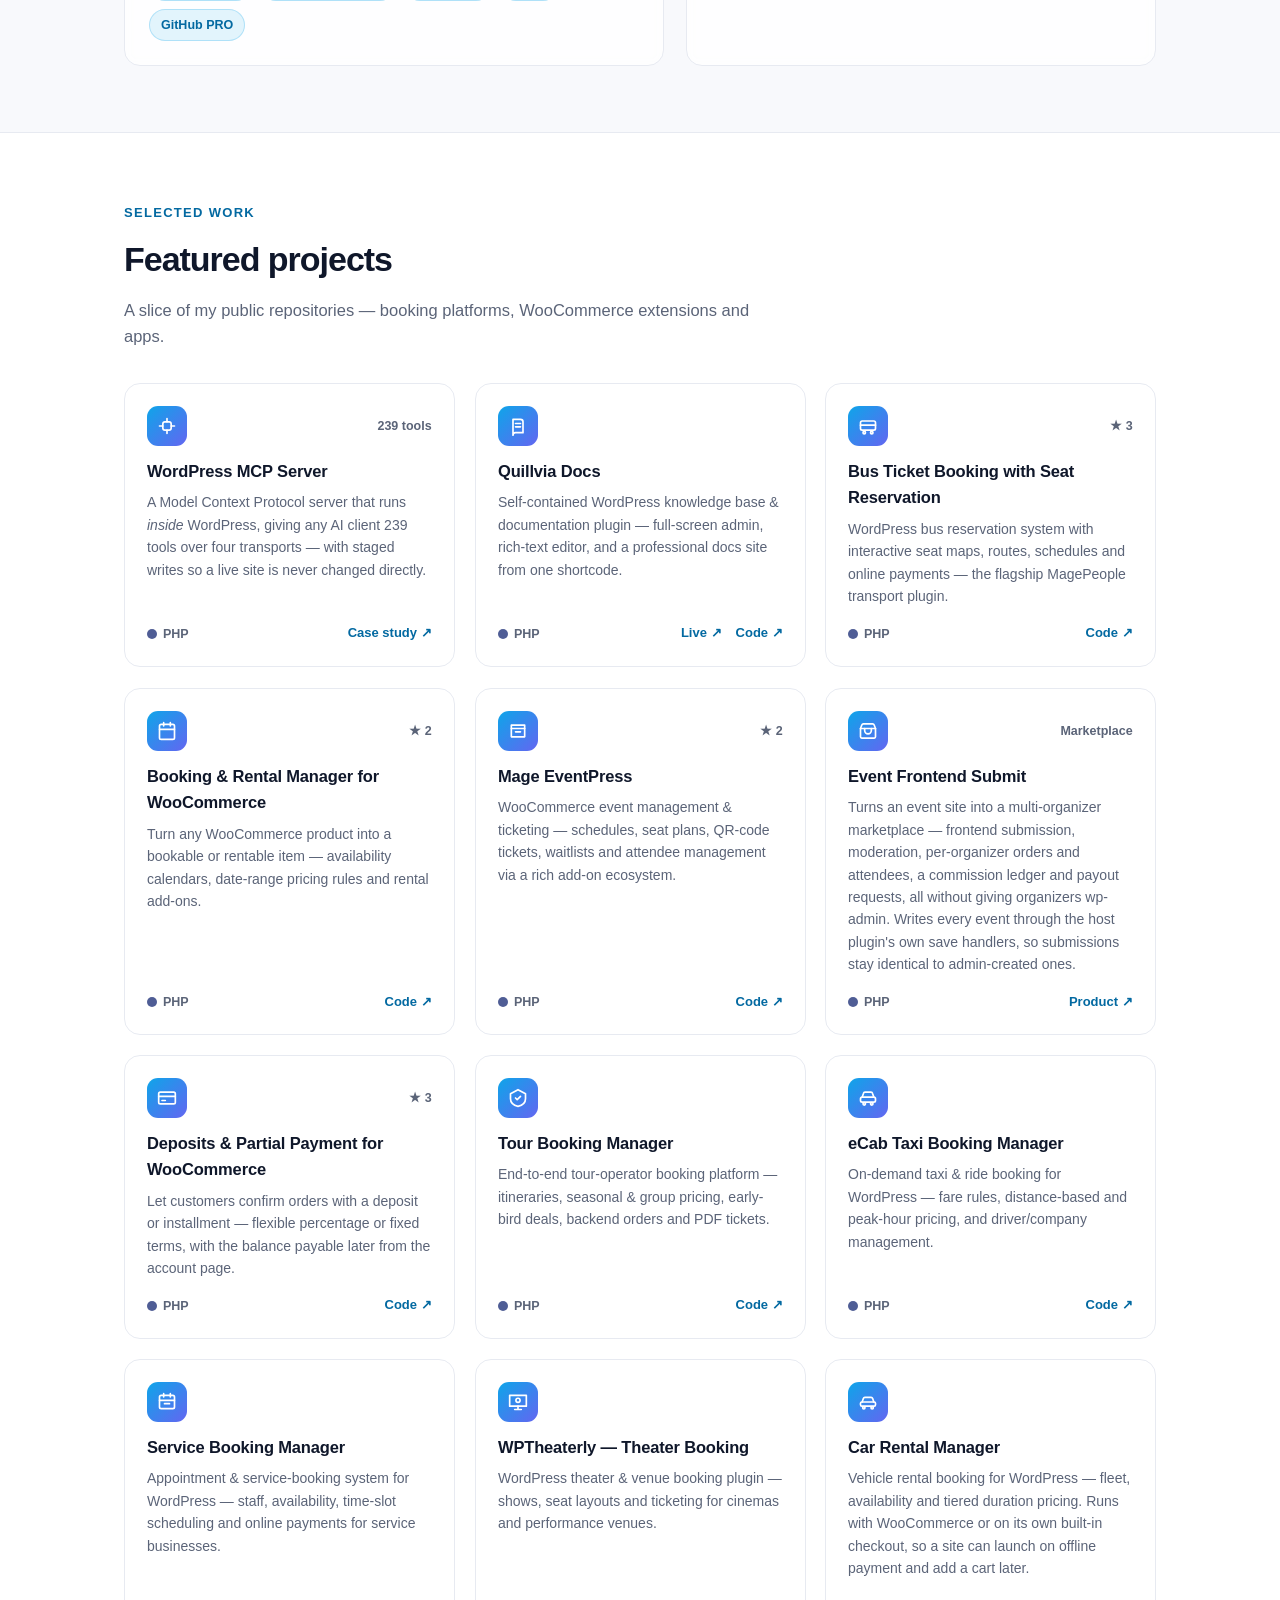
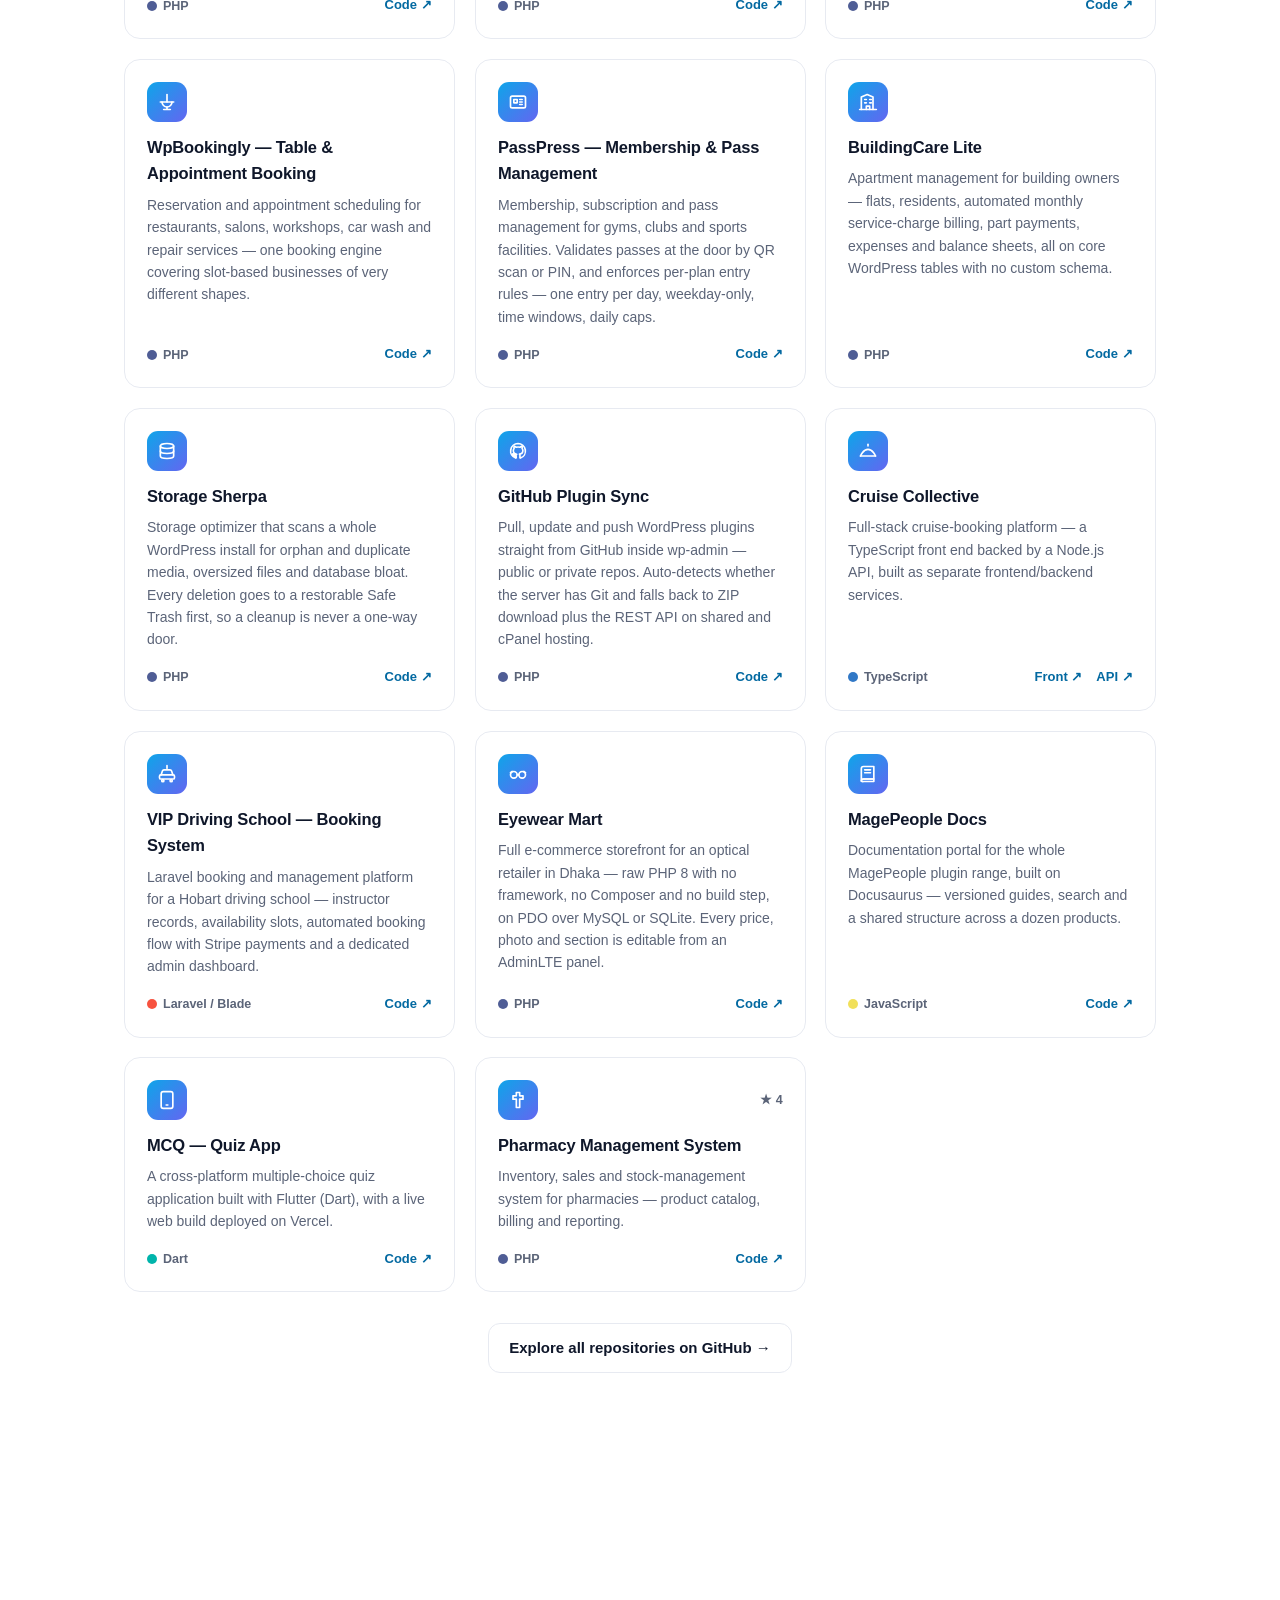
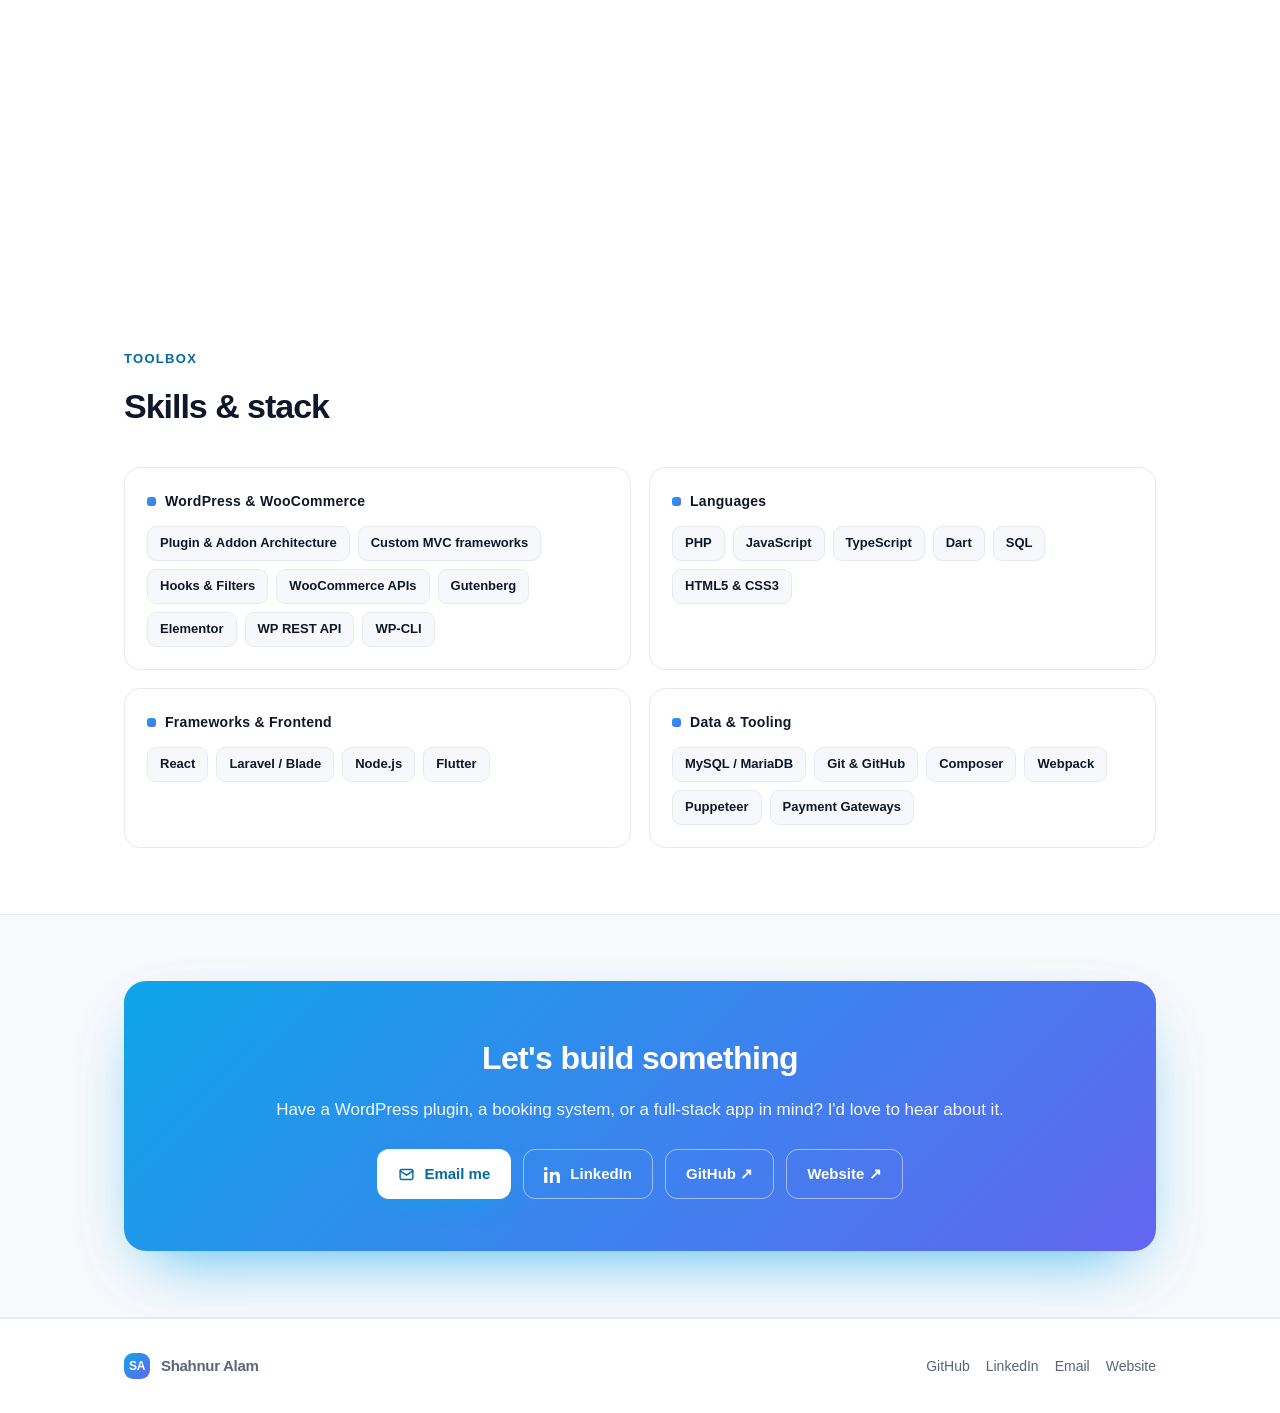
==== commit e1047322: "Rename DocShelf project card to Quillvia Docs Follows the plugin rename for the wordpress.org review" ====
--- a/index.html
+++ b/index.html
@@ -166,13 +166,13 @@
         <div class="top">
           <div class="ico"><svg width="20" height="20" viewBox="0 0 24 24" fill="none" stroke="currentColor" stroke-width="2" stroke-linejoin="round"><path d="M6 4h9a3 3 0 0 1 3 3v13H9a3 3 0 0 0-3 3z"/><path d="M9 9h6M9 13h6" stroke-linecap="round"/></svg></div>
         </div>
-        <h3>DocShelf</h3>
+        <h3>Quillvia Docs</h3>
         <p>Self-contained WordPress knowledge base &amp; documentation plugin — full-screen admin, rich-text editor, and a professional docs site from one shortcode.</p>
         <div class="foot">
           <span class="lang"><span class="ld" style="background:#4F5D95"></span>PHP</span>
           <span class="links">
-            <a href="https://shahnuralam.github.io/docshelf/" target="_blank" rel="noopener">Live ↗</a>
-            <a href="https://github.com/Shahnuralam/docshelf" target="_blank" rel="noopener">Code ↗</a>
+            <a href="https://shahnuralam.github.io/quillvia/" target="_blank" rel="noopener">Live ↗</a>
+            <a href="https://github.com/Shahnuralam/quillvia" target="_blank" rel="noopener">Code ↗</a>
           </span>
         </div>
       </div>
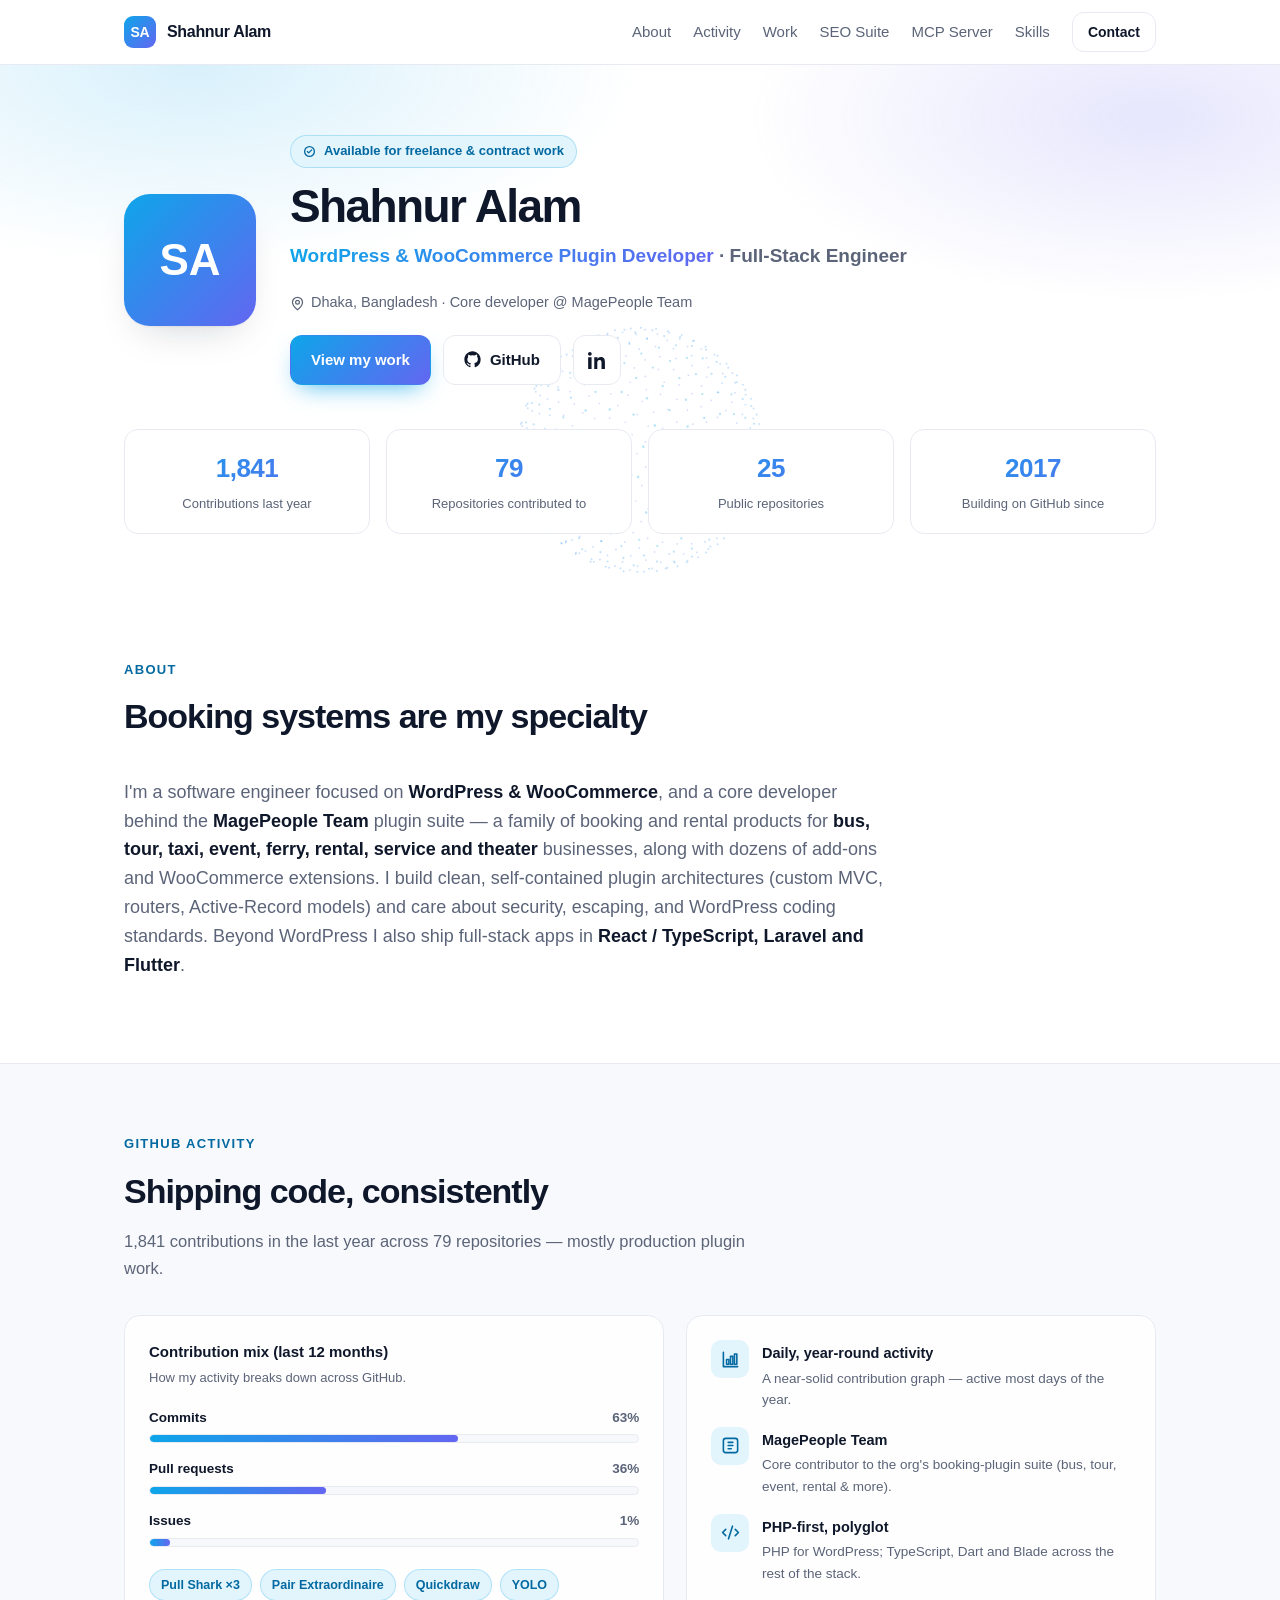
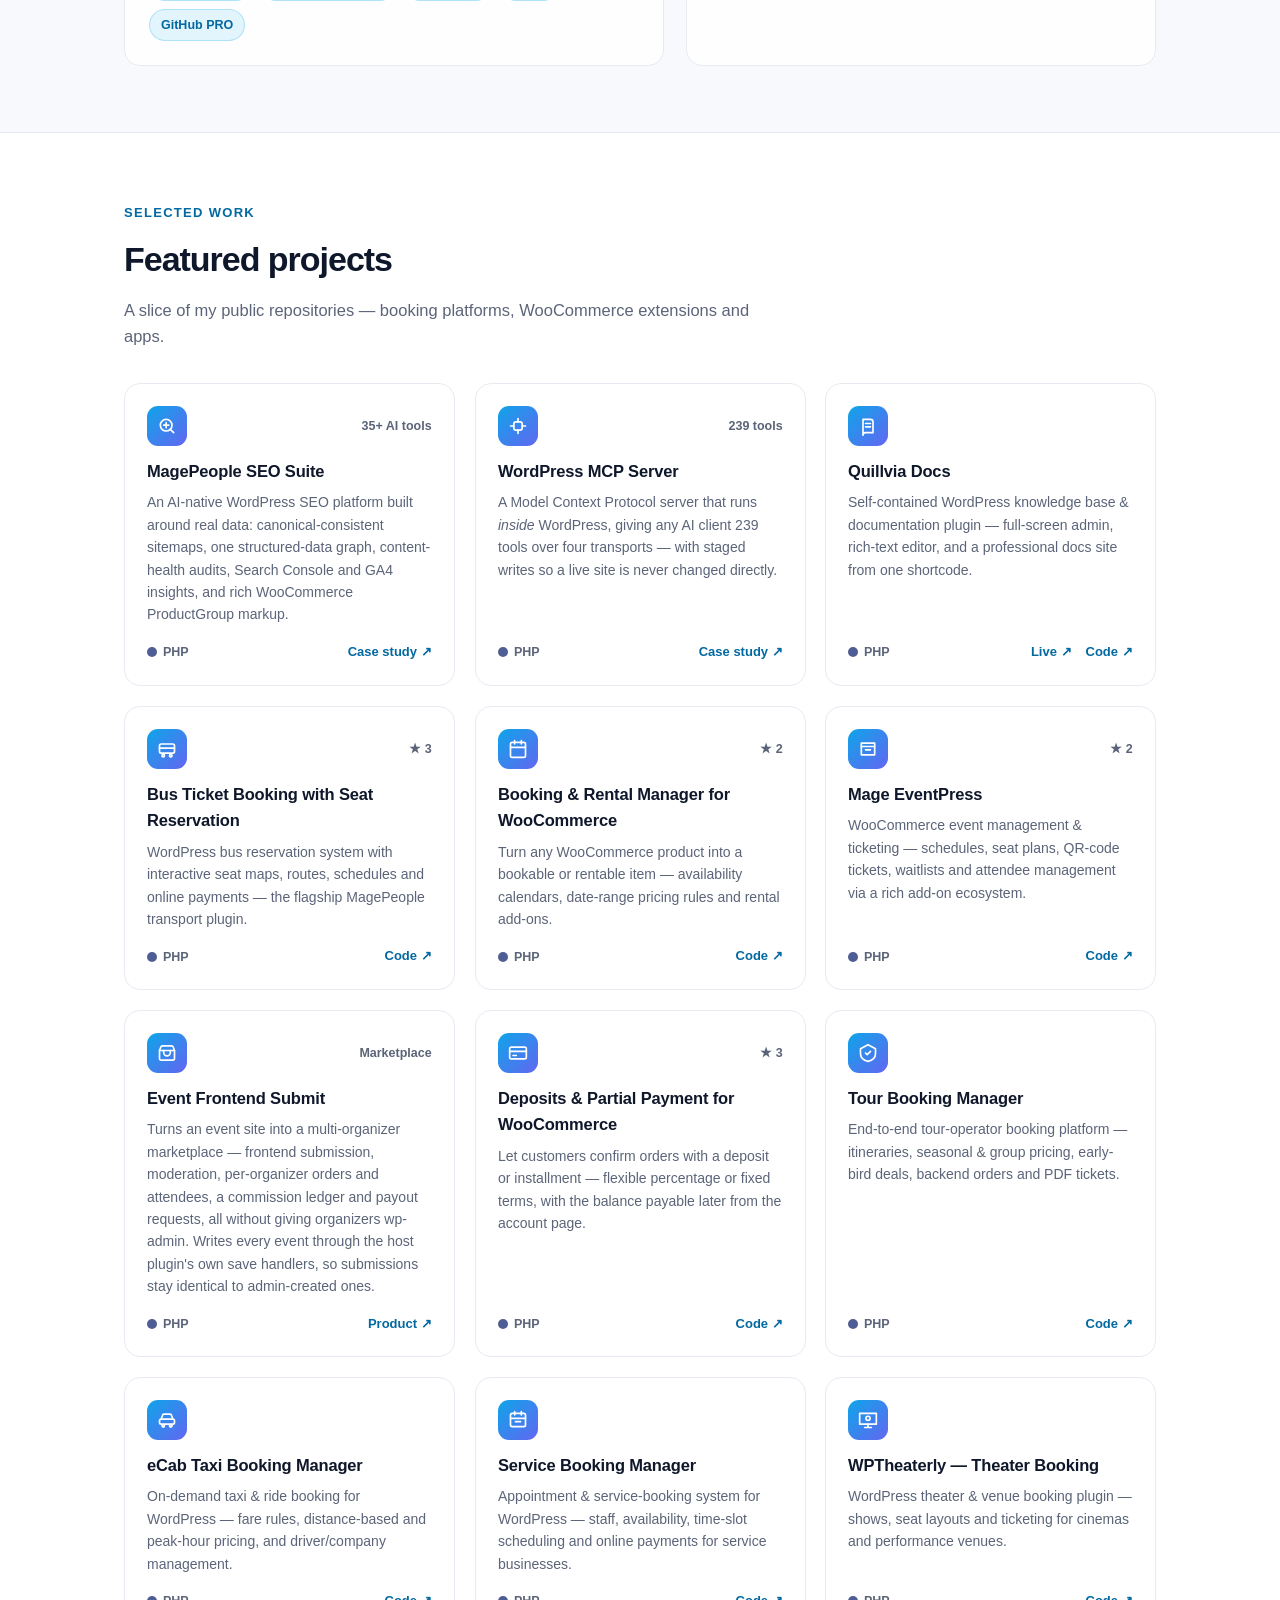
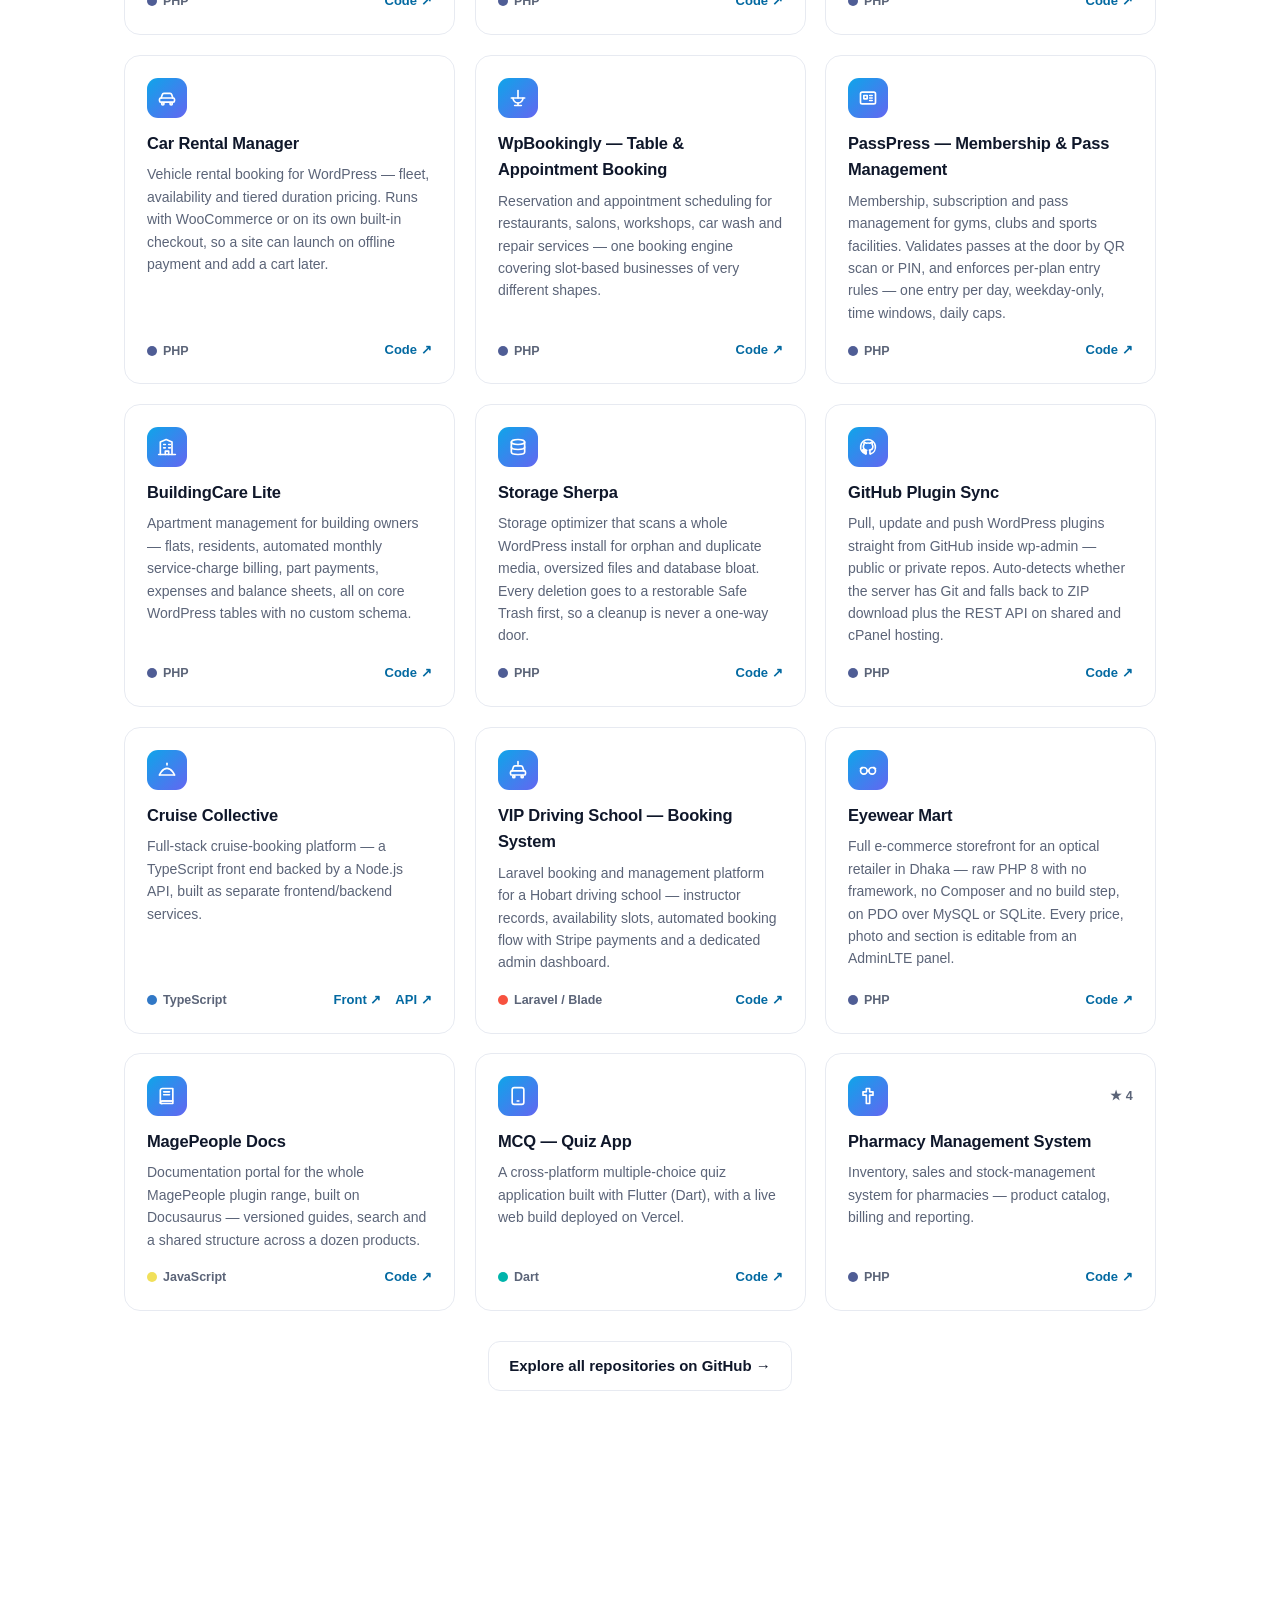
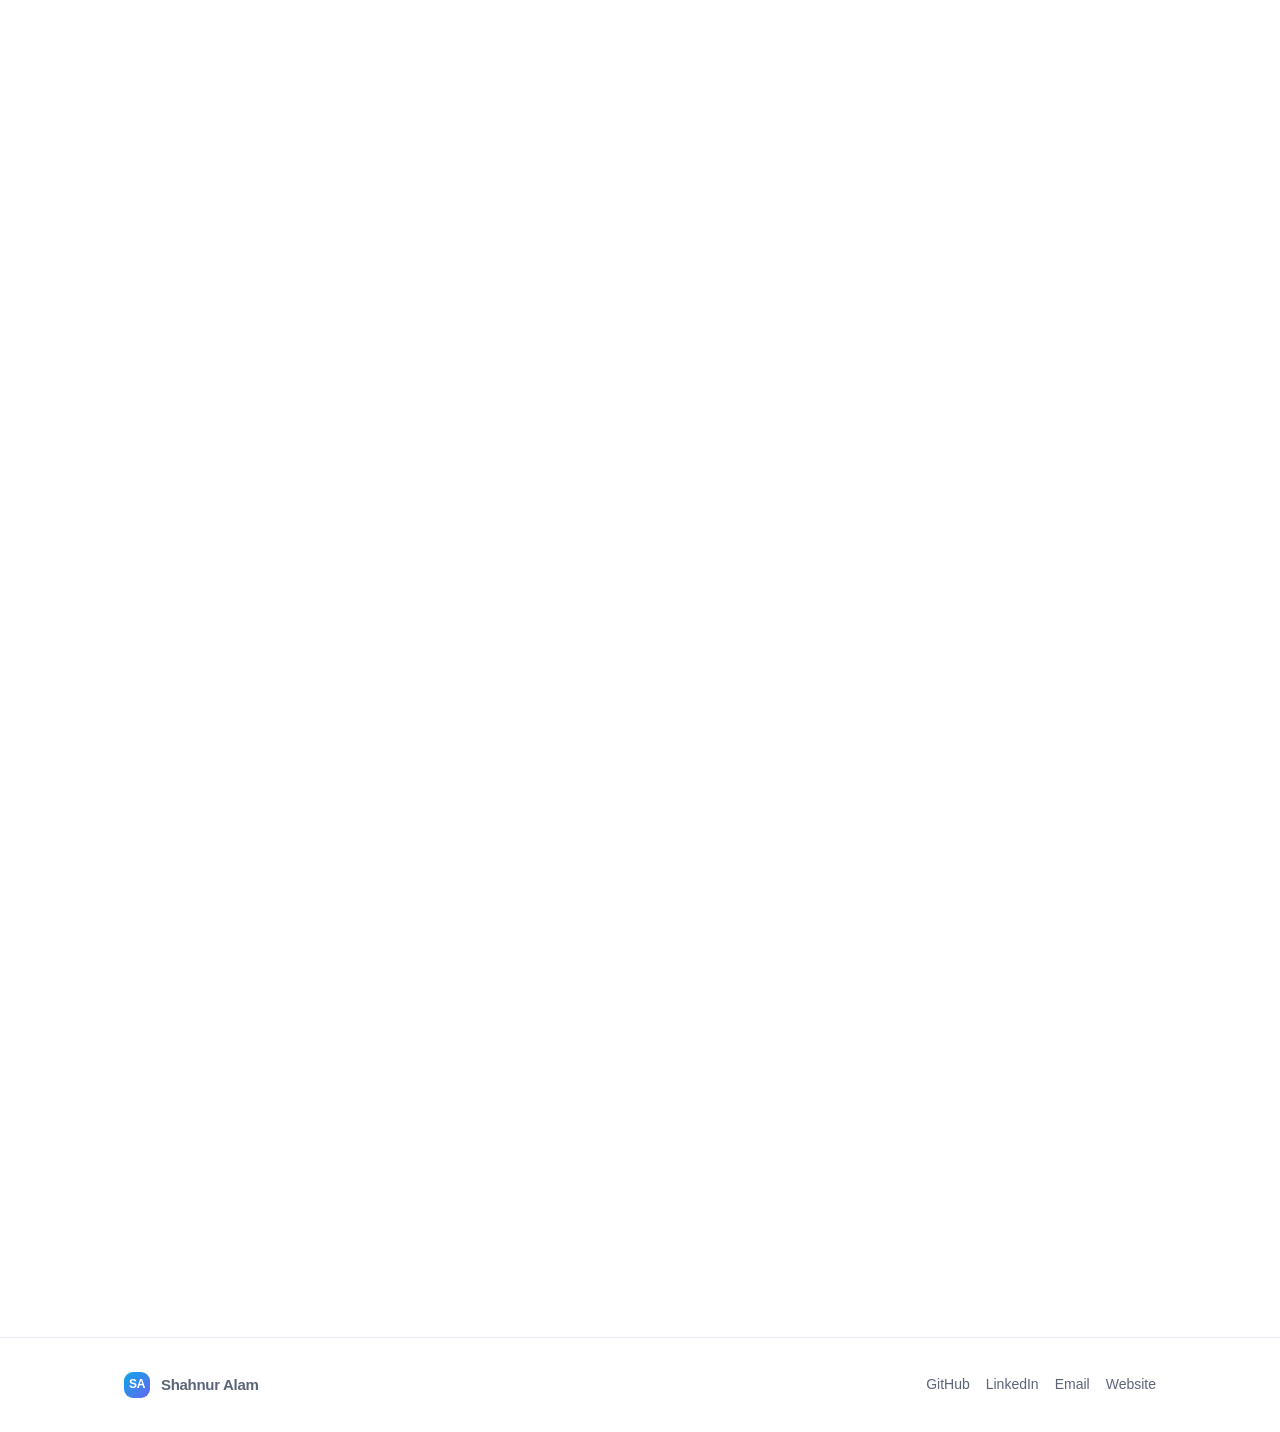
==== commit efc04852: "Add SEO Suite portfolio case study" ====
--- a/index.html
+++ b/index.html
@@ -24,6 +24,7 @@
       <a class="hide-sm" href="#about">About</a>
       <a class="hide-sm" href="#activity">Activity</a>
       <a class="hide-sm" href="#work">Work</a>
+      <a class="hide-sm" href="/magepeople-seo-suite/">SEO Suite</a>
       <a class="hide-sm" href="/wp-mcp-server/">MCP Server</a>
       <a class="hide-sm" href="#skills">Skills</a>
       </nav>
@@ -149,6 +150,21 @@
 
       <div class="proj tilt">
         <div class="top">
+          <div class="ico"><svg width="20" height="20" viewBox="0 0 24 24" fill="none" stroke="currentColor" stroke-width="2" stroke-linecap="round" stroke-linejoin="round"><circle cx="11" cy="11" r="7"/><path d="m20 20-4-4M8 11h6M11 8v6"/></svg></div>
+          <span class="star">35+ AI tools</span>
+        </div>
+        <h3>MagePeople SEO Suite</h3>
+        <p>An AI-native WordPress SEO platform built around real data: canonical-consistent sitemaps, one structured-data graph, content-health audits, Search Console and GA4 insights, and rich WooCommerce ProductGroup markup.</p>
+        <div class="foot">
+          <span class="lang"><span class="ld" style="background:#4F5D95"></span>PHP</span>
+          <span class="links">
+            <a href="/magepeople-seo-suite/">Case study ↗</a>
+          </span>
+        </div>
+      </div>
+
+      <div class="proj tilt">
+        <div class="top">
           <div class="ico"><svg width="20" height="20" viewBox="0 0 24 24" fill="none" stroke="currentColor" stroke-width="2" stroke-linecap="round" stroke-linejoin="round"><path d="M12 3v4M12 17v4M3 12h4M17 12h4"/><rect x="7" y="7" width="10" height="10" rx="2.5"/></svg></div>
           <span class="star">239 tools</span>
         </div>
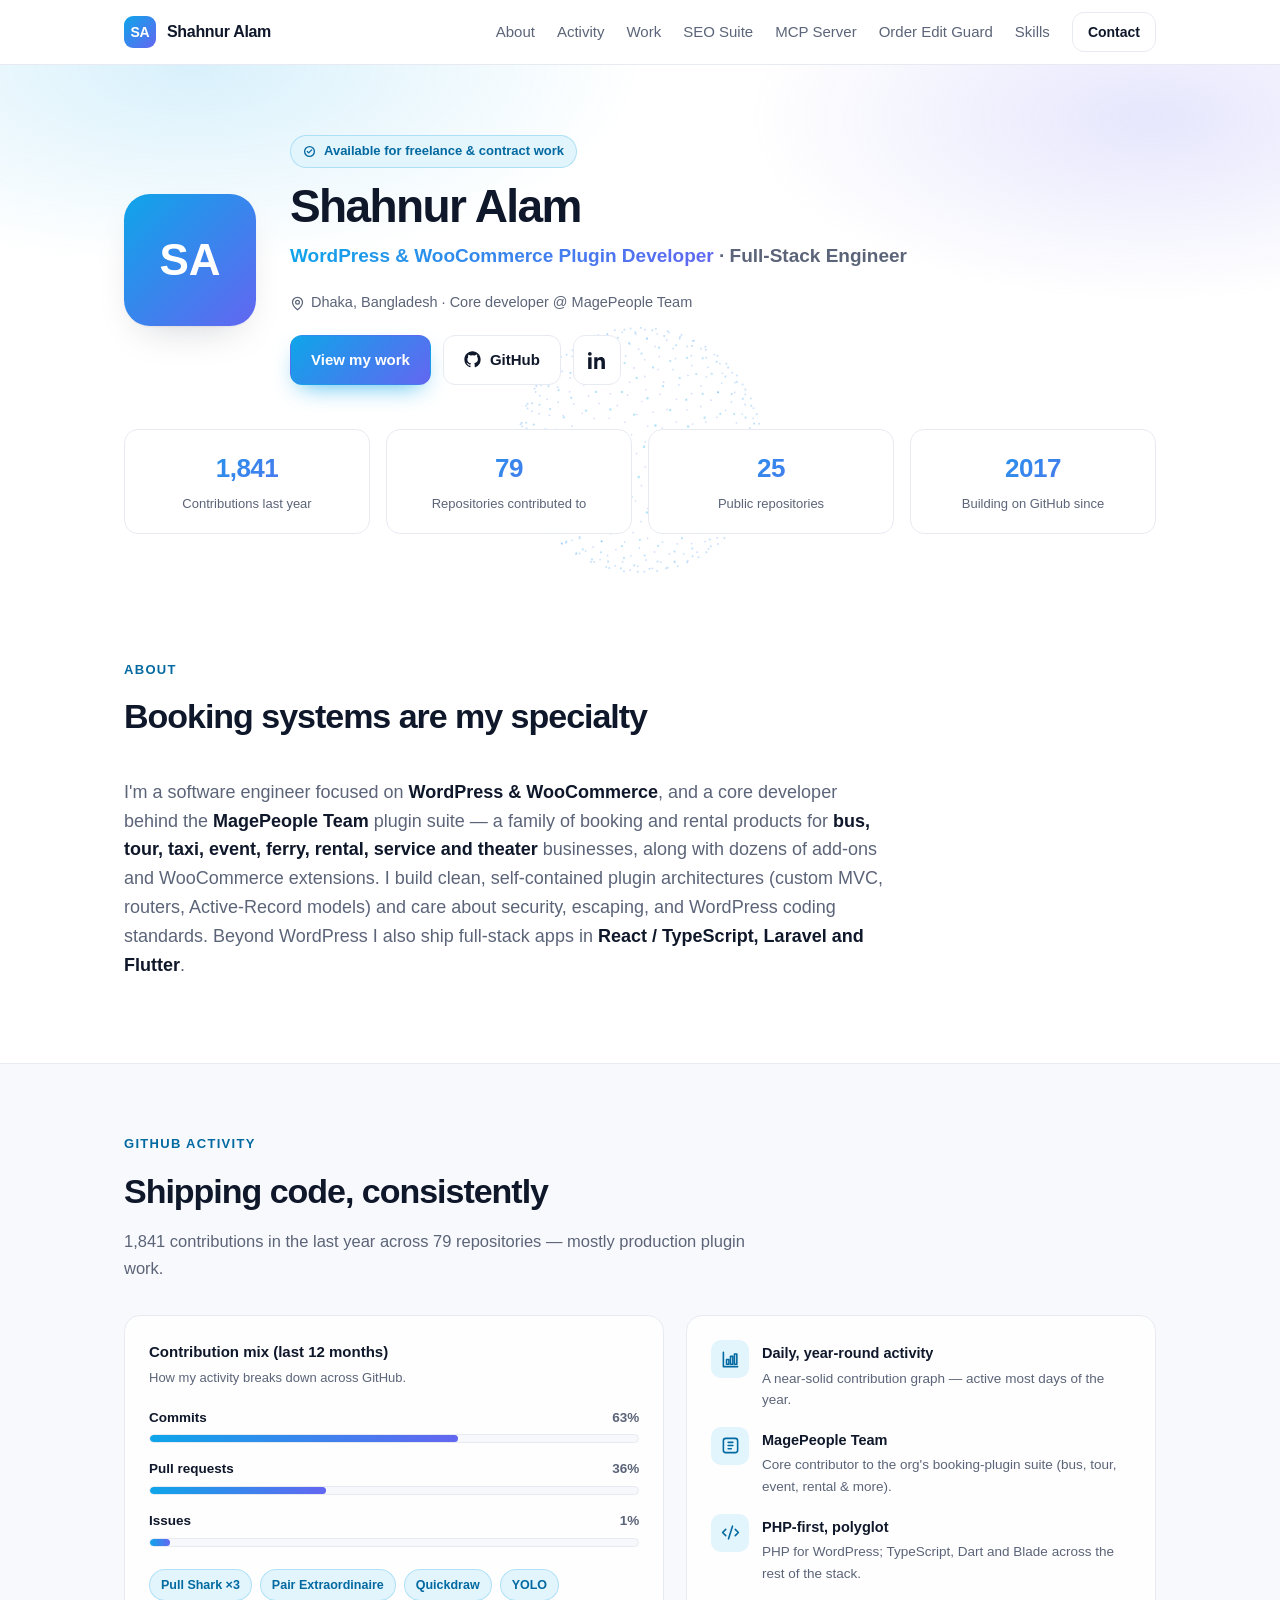
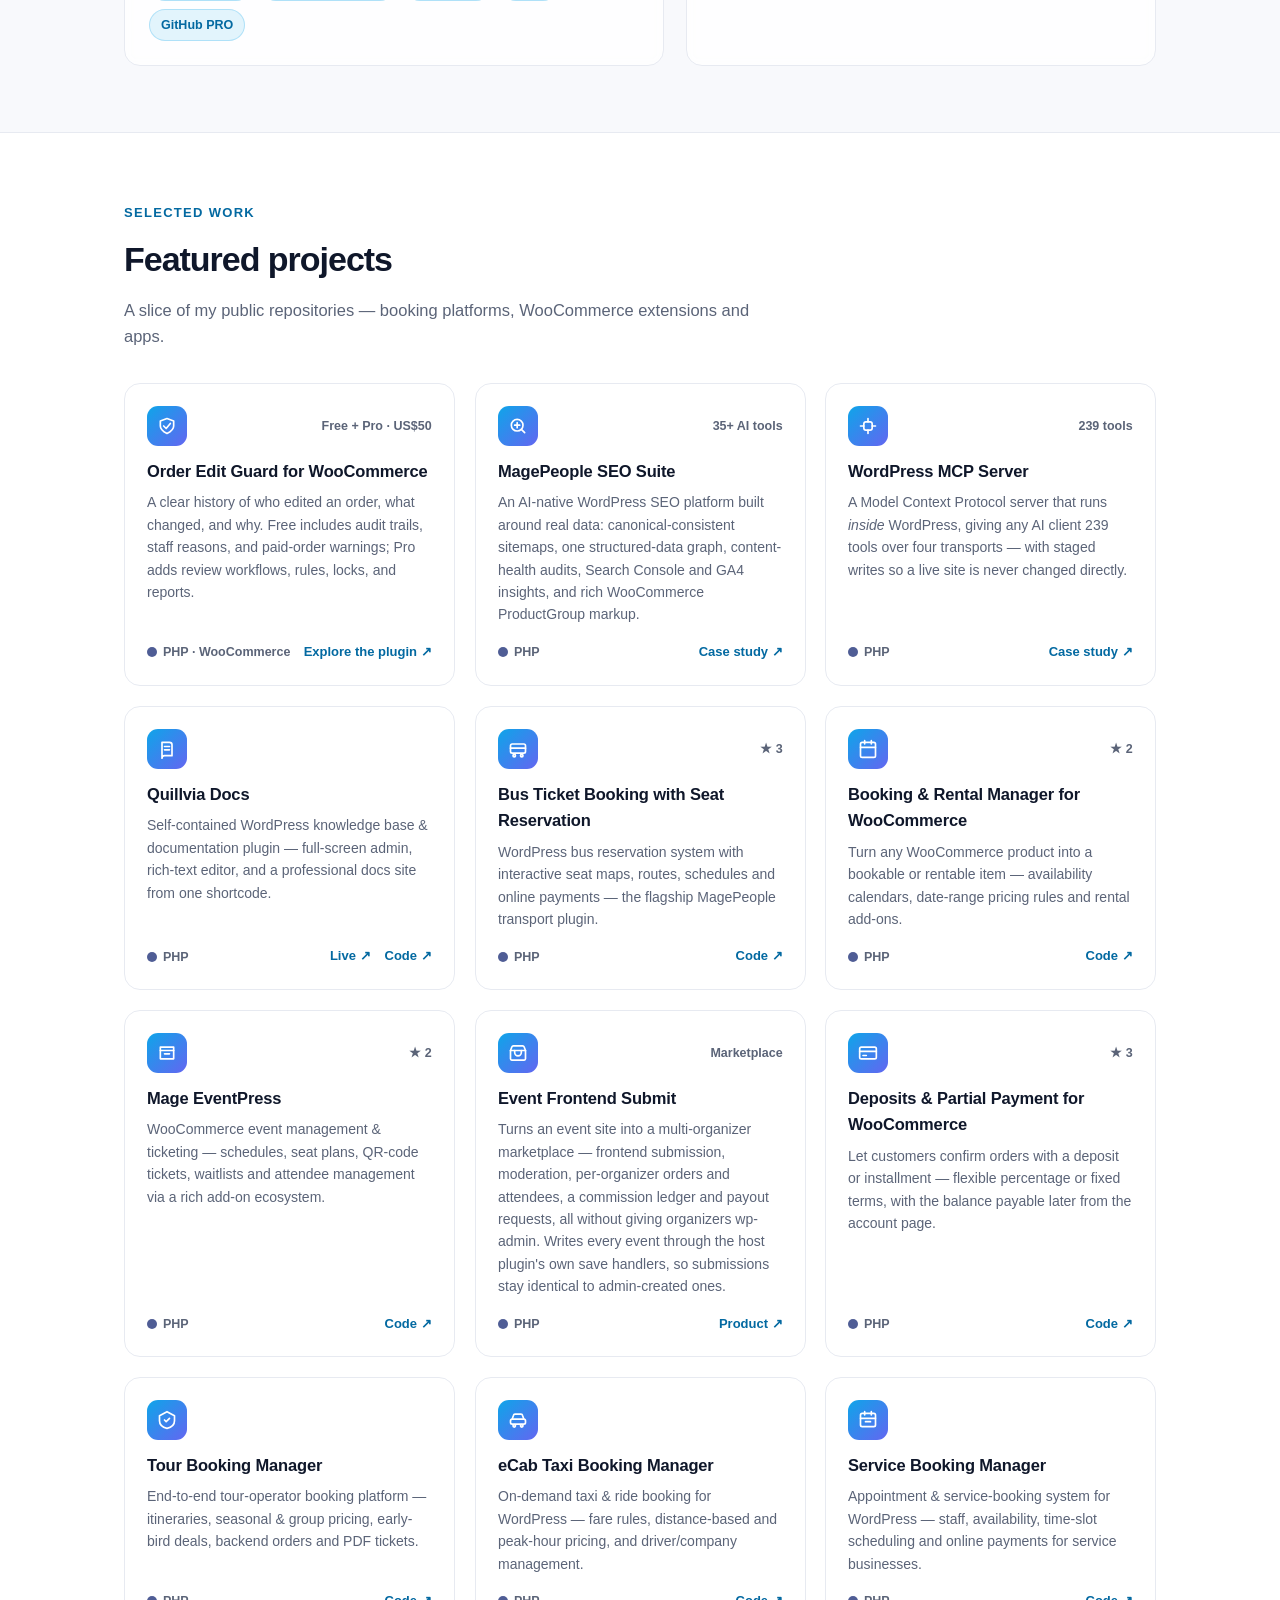
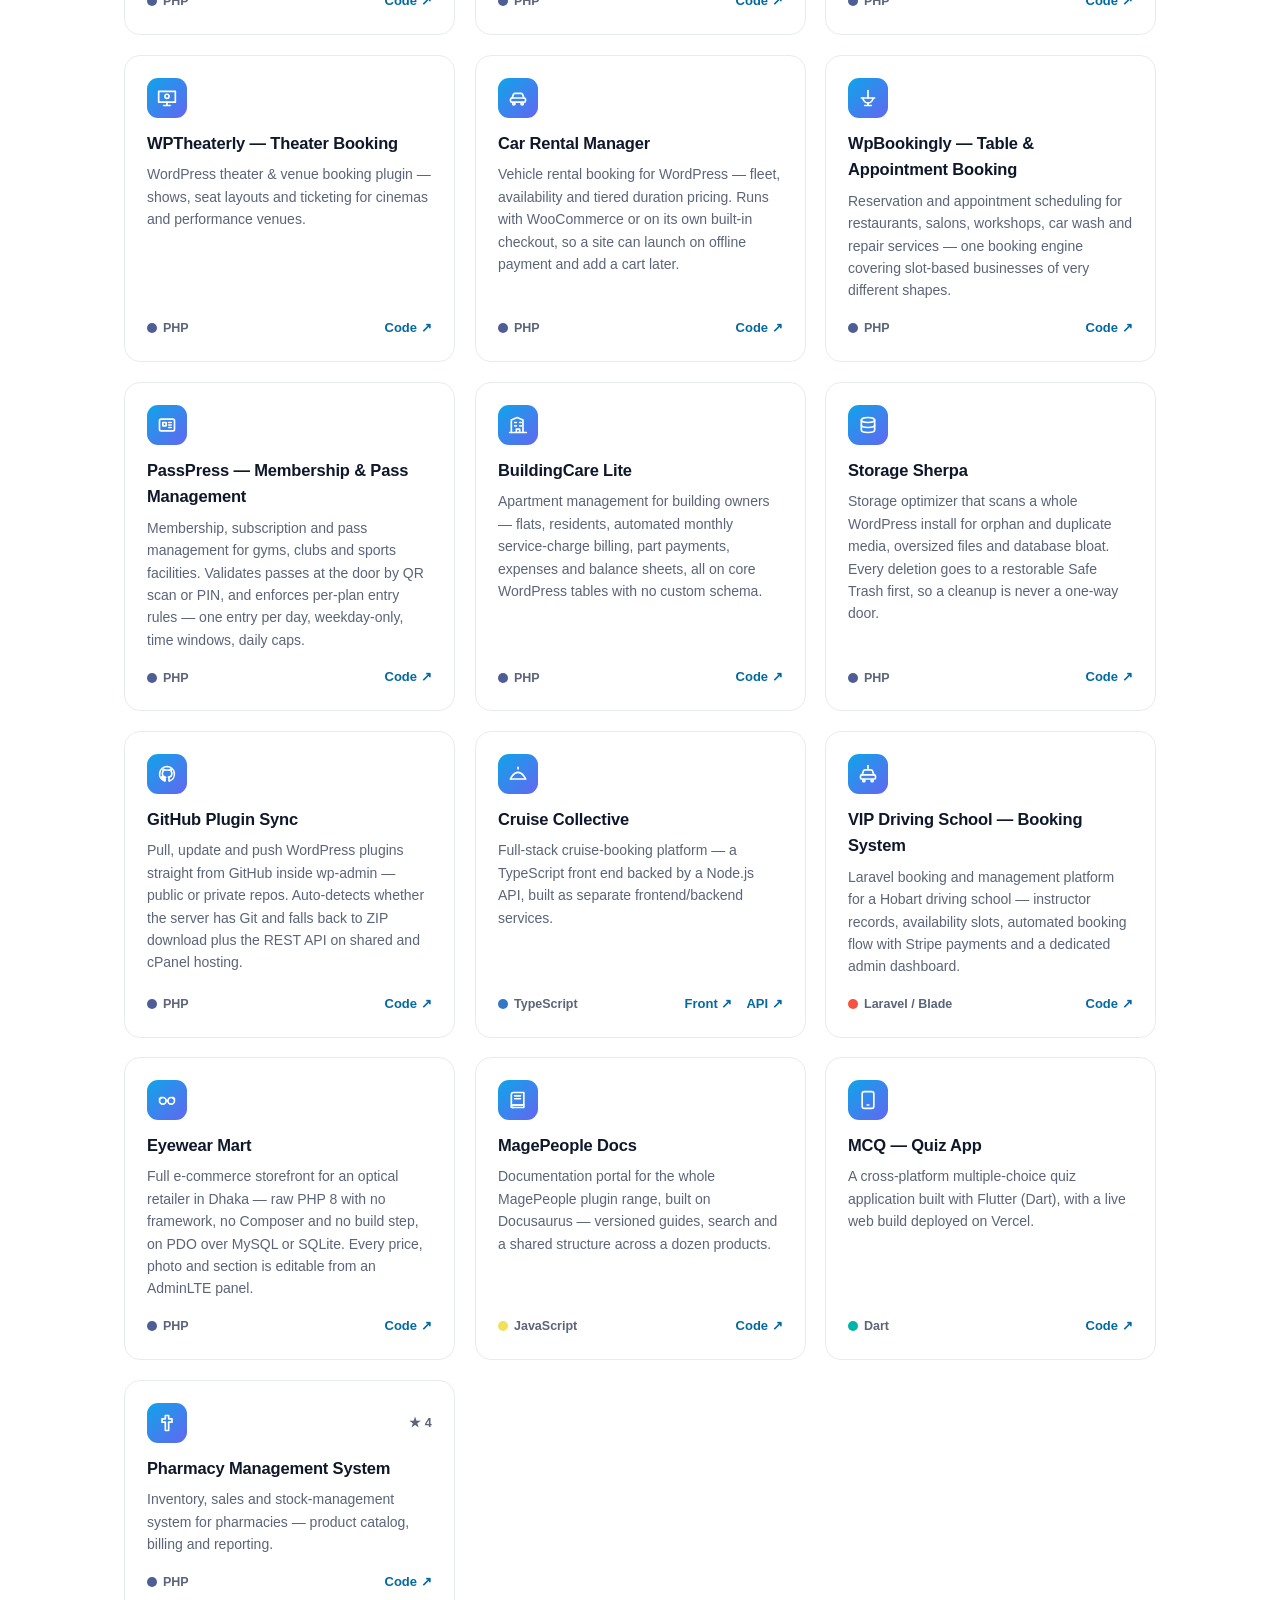
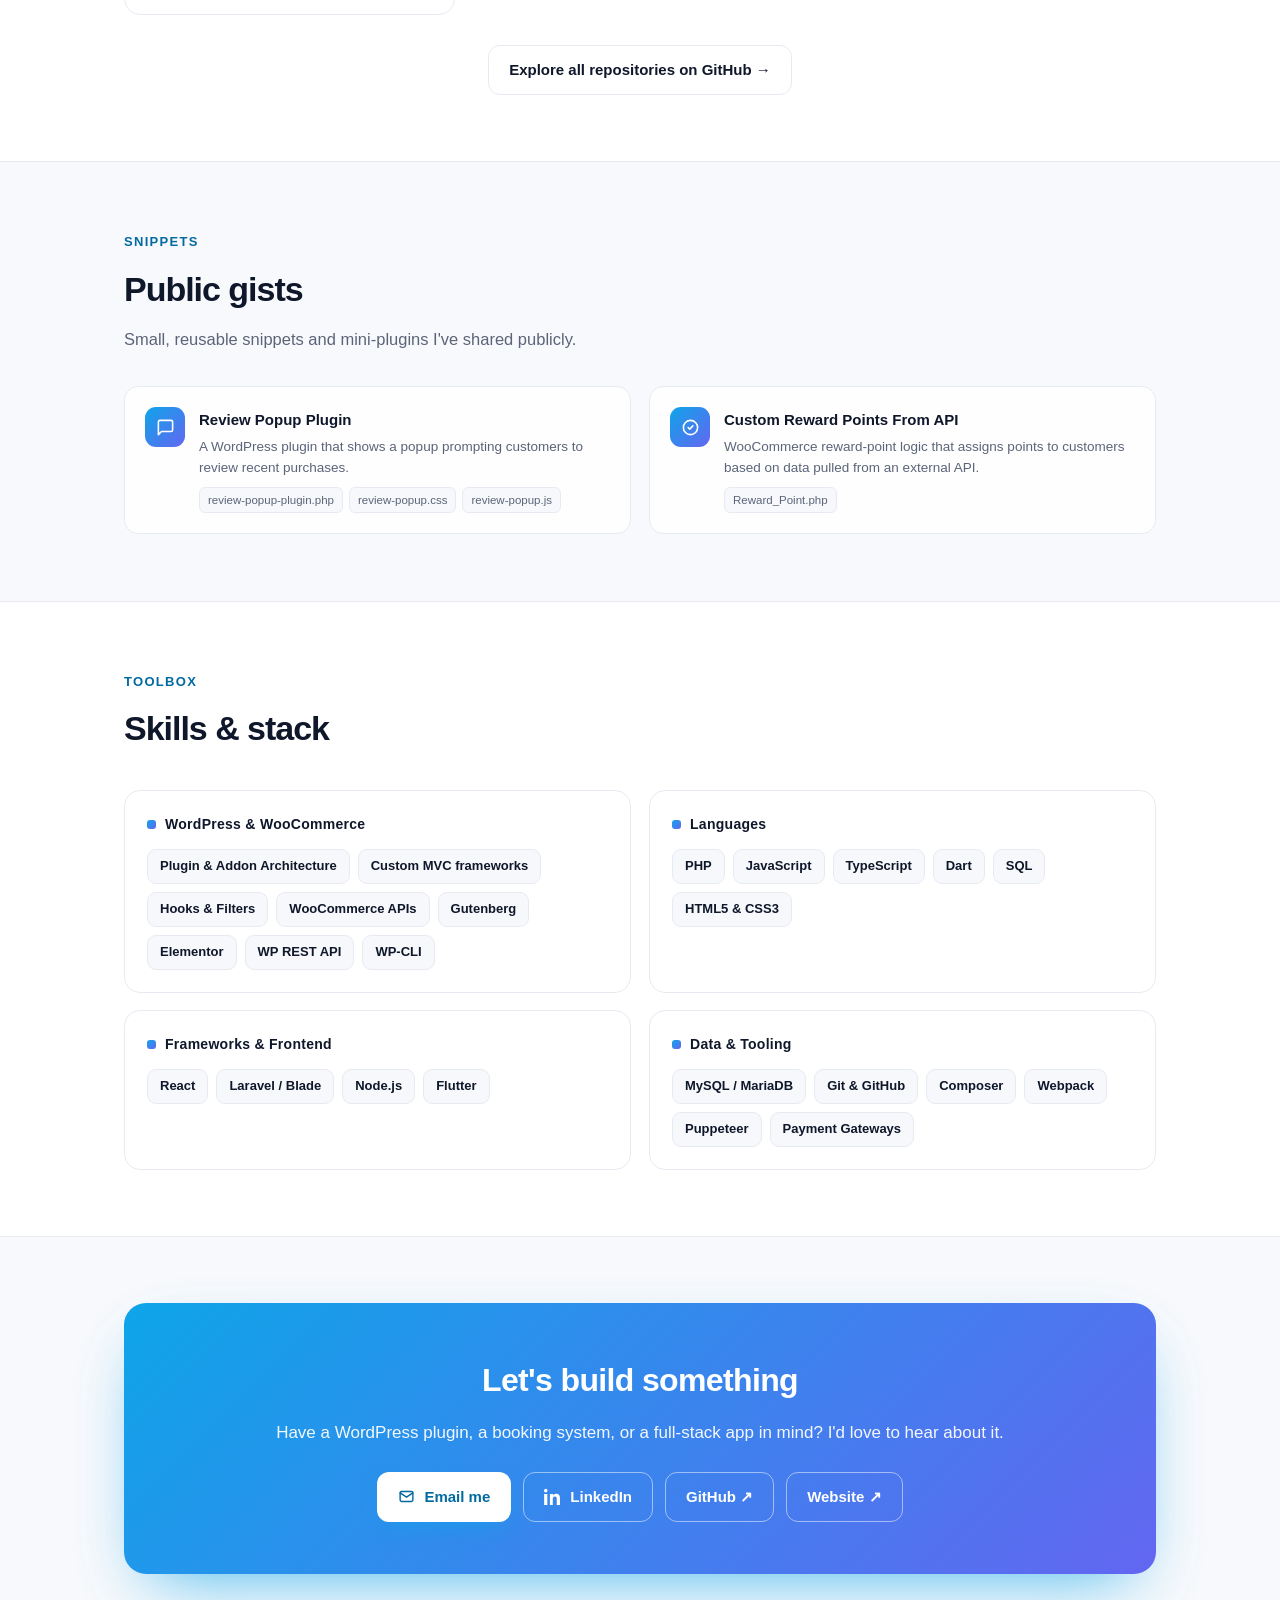
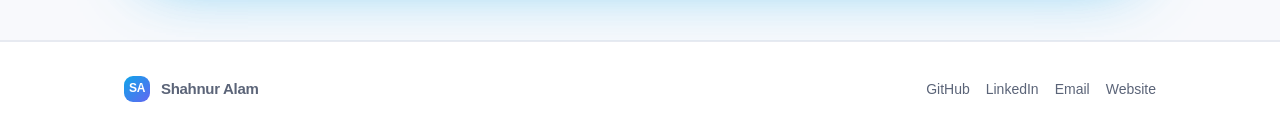
==== commit 29ead5da: "feat: publish Order Edit Guard Free and Pro landing page" ====
--- a/index.html
+++ b/index.html
@@ -26,6 +26,7 @@
       <a class="hide-sm" href="#work">Work</a>
       <a class="hide-sm" href="/magepeople-seo-suite/">SEO Suite</a>
       <a class="hide-sm" href="/wp-mcp-server/">MCP Server</a>
+      <a class="hide-sm" href="/order-edit-guard/">Order Edit Guard</a>
       <a class="hide-sm" href="#skills">Skills</a>
       </nav>
       <a class="btn btn-ghost nav-cta" style="padding:8px 15px;font-size:14px" href="#contact">Contact</a>
@@ -149,6 +150,13 @@
     <div class="grid">
 
       <div class="proj tilt">
+        <div class="top"><div class="ico"><svg width="20" height="20" viewBox="0 0 24 24" fill="none" stroke="currentColor" stroke-width="2" stroke-linecap="round" stroke-linejoin="round"><path d="M12 3 4 6v6c0 5 8 9 8 9s8-4 8-9V6z"/><path d="m8 12 3 3 5-6"/></svg></div><span class="star">Free + Pro · US$50</span></div>
+        <h3>Order Edit Guard for WooCommerce</h3>
+        <p>A clear history of who edited an order, what changed, and why. Free includes audit trails, staff reasons, and paid-order warnings; Pro adds review workflows, rules, locks, and reports.</p>
+        <div class="foot"><span class="lang"><span class="ld" style="background:#4F5D95"></span>PHP · WooCommerce</span><span class="links"><a href="/order-edit-guard/">Explore the plugin ↗</a></span></div>
+      </div>
+
+      <div class="proj tilt">
         <div class="top">
           <div class="ico"><svg width="20" height="20" viewBox="0 0 24 24" fill="none" stroke="currentColor" stroke-width="2" stroke-linecap="round" stroke-linejoin="round"><circle cx="11" cy="11" r="7"/><path d="m20 20-4-4M8 11h6M11 8v6"/></svg></div>
           <span class="star">35+ AI tools</span>
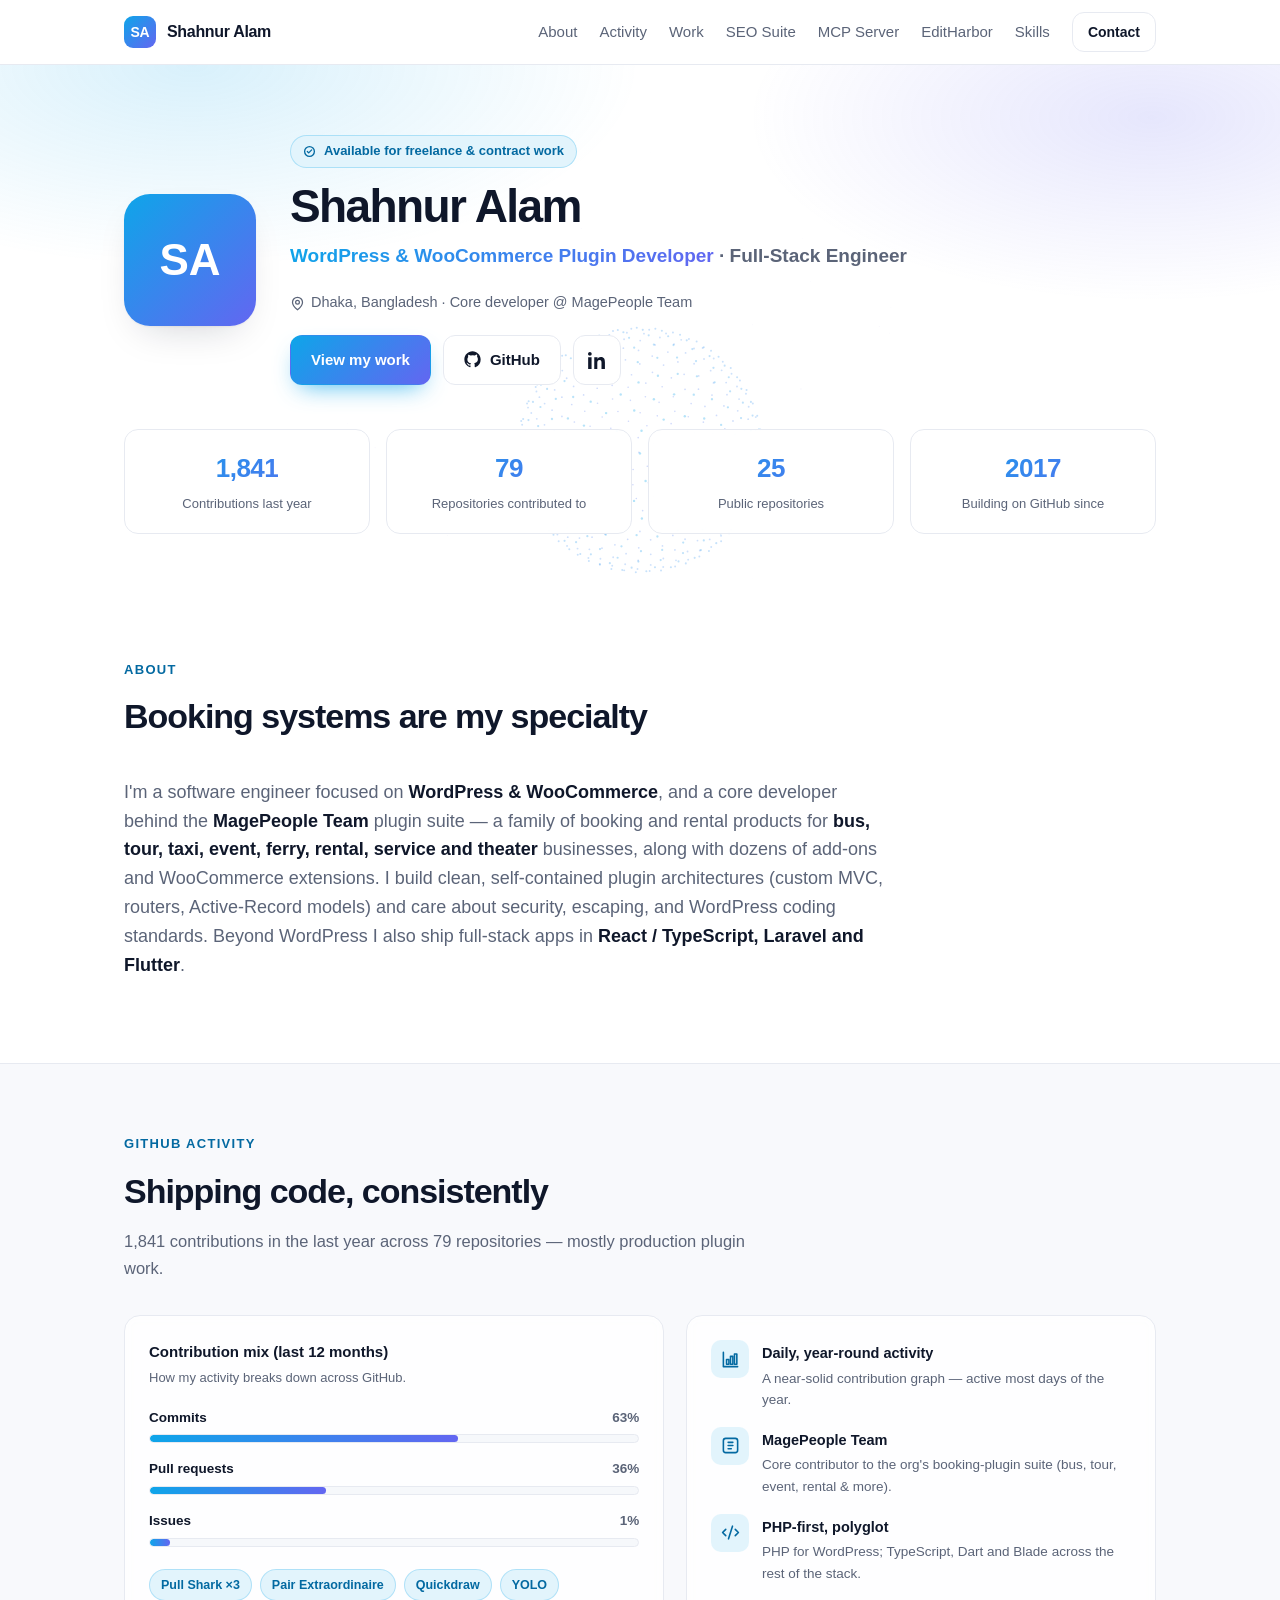
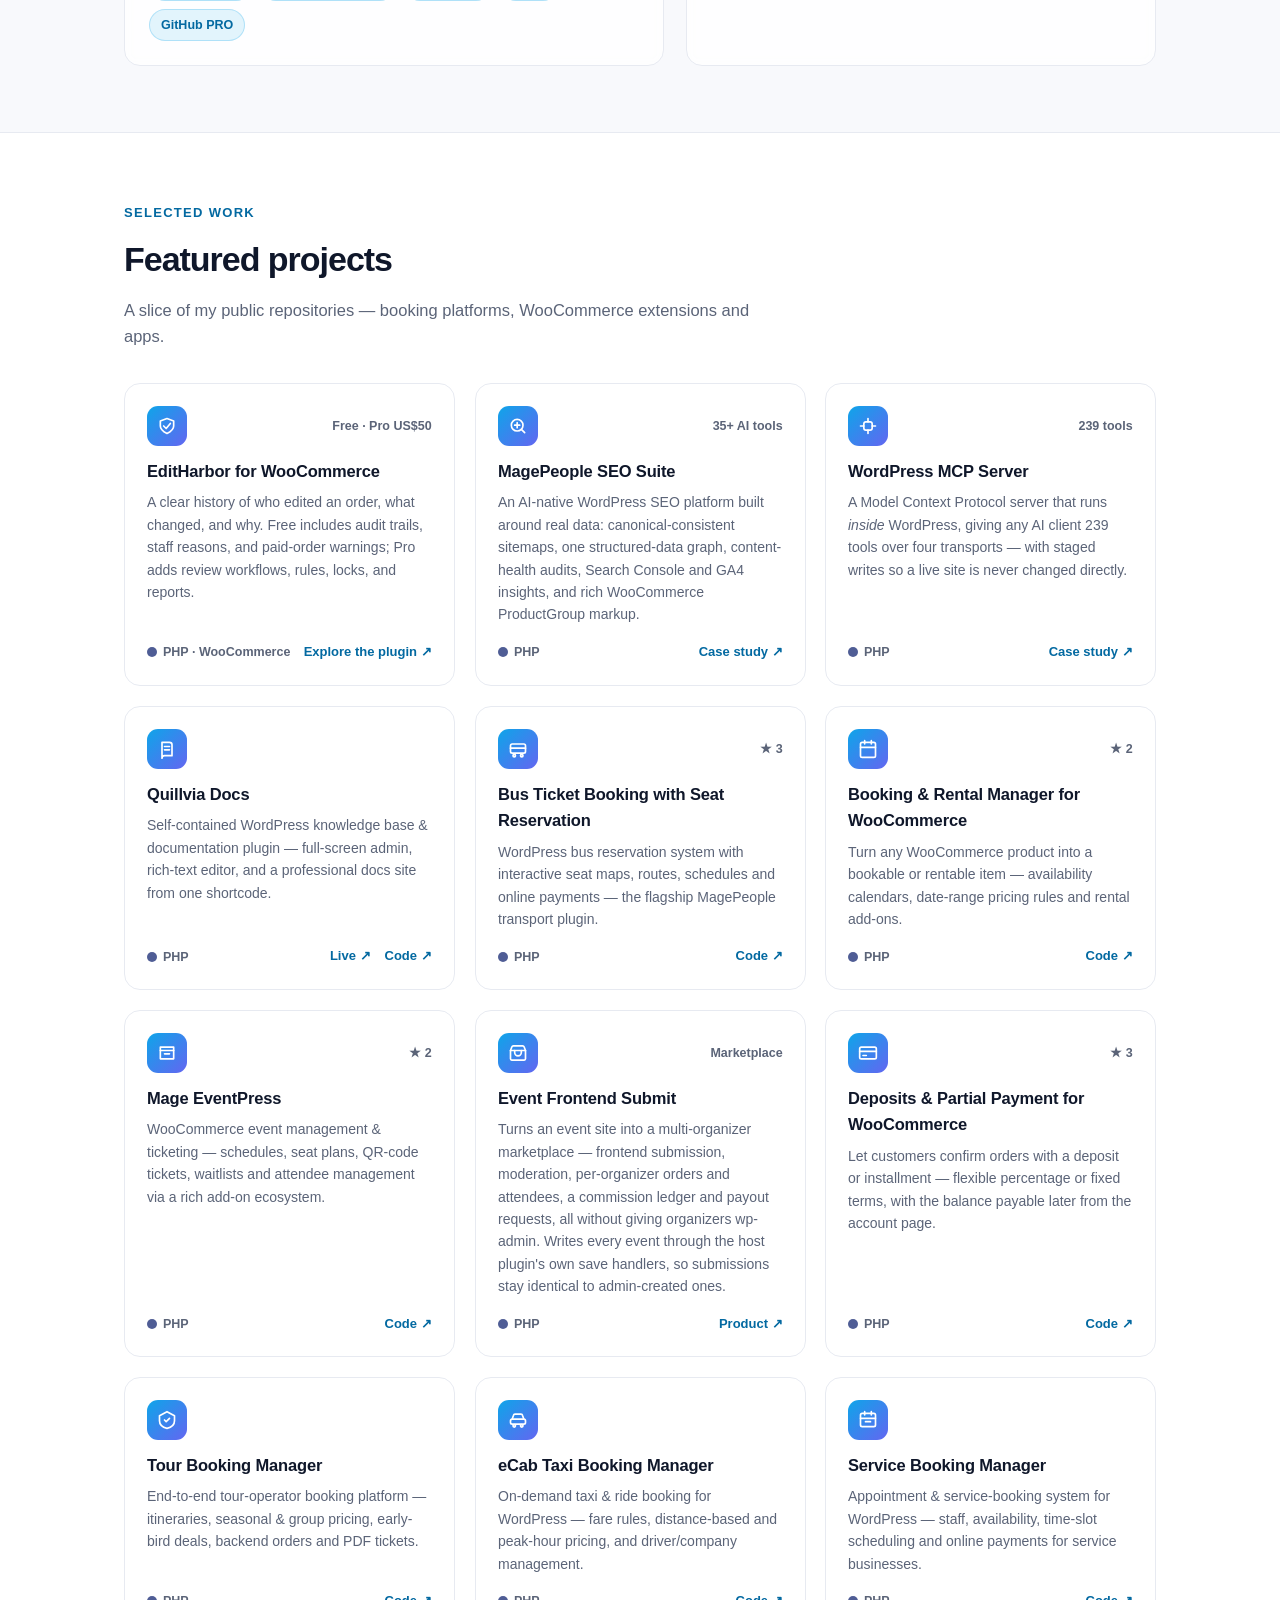
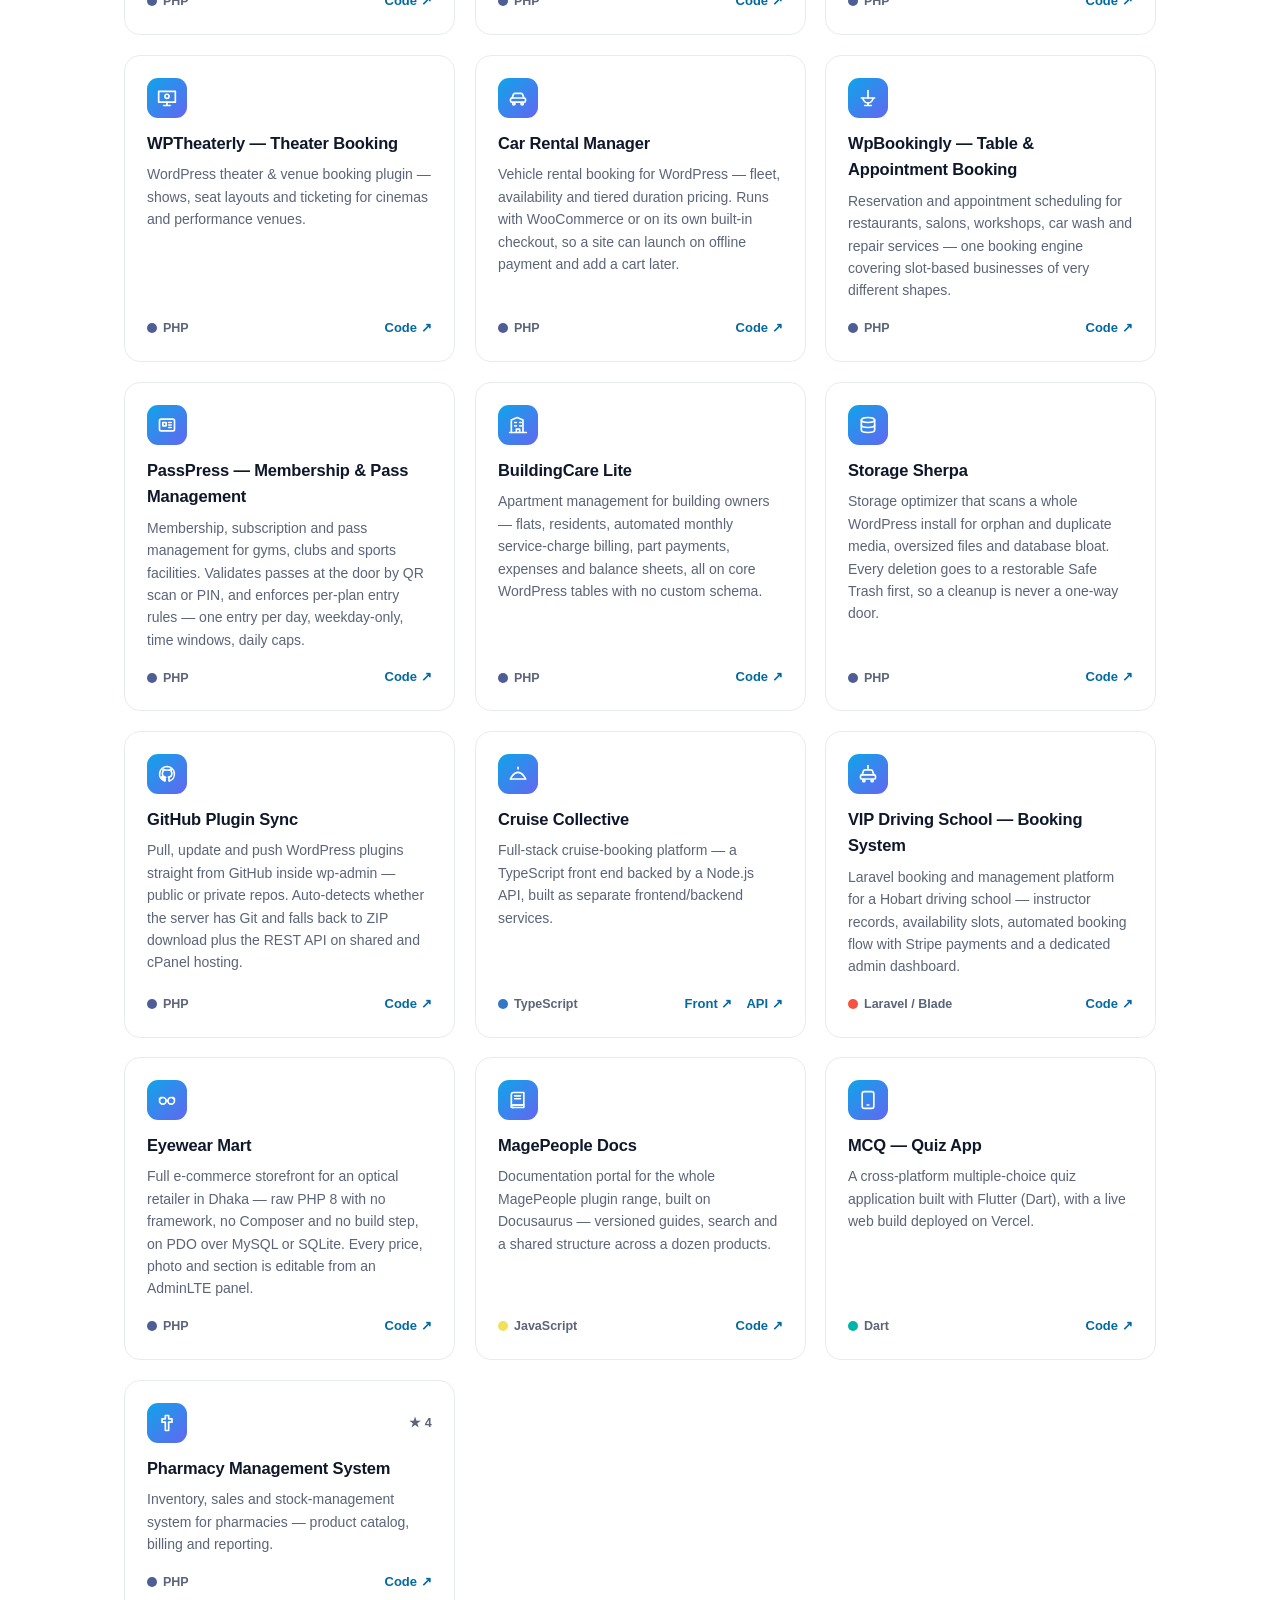
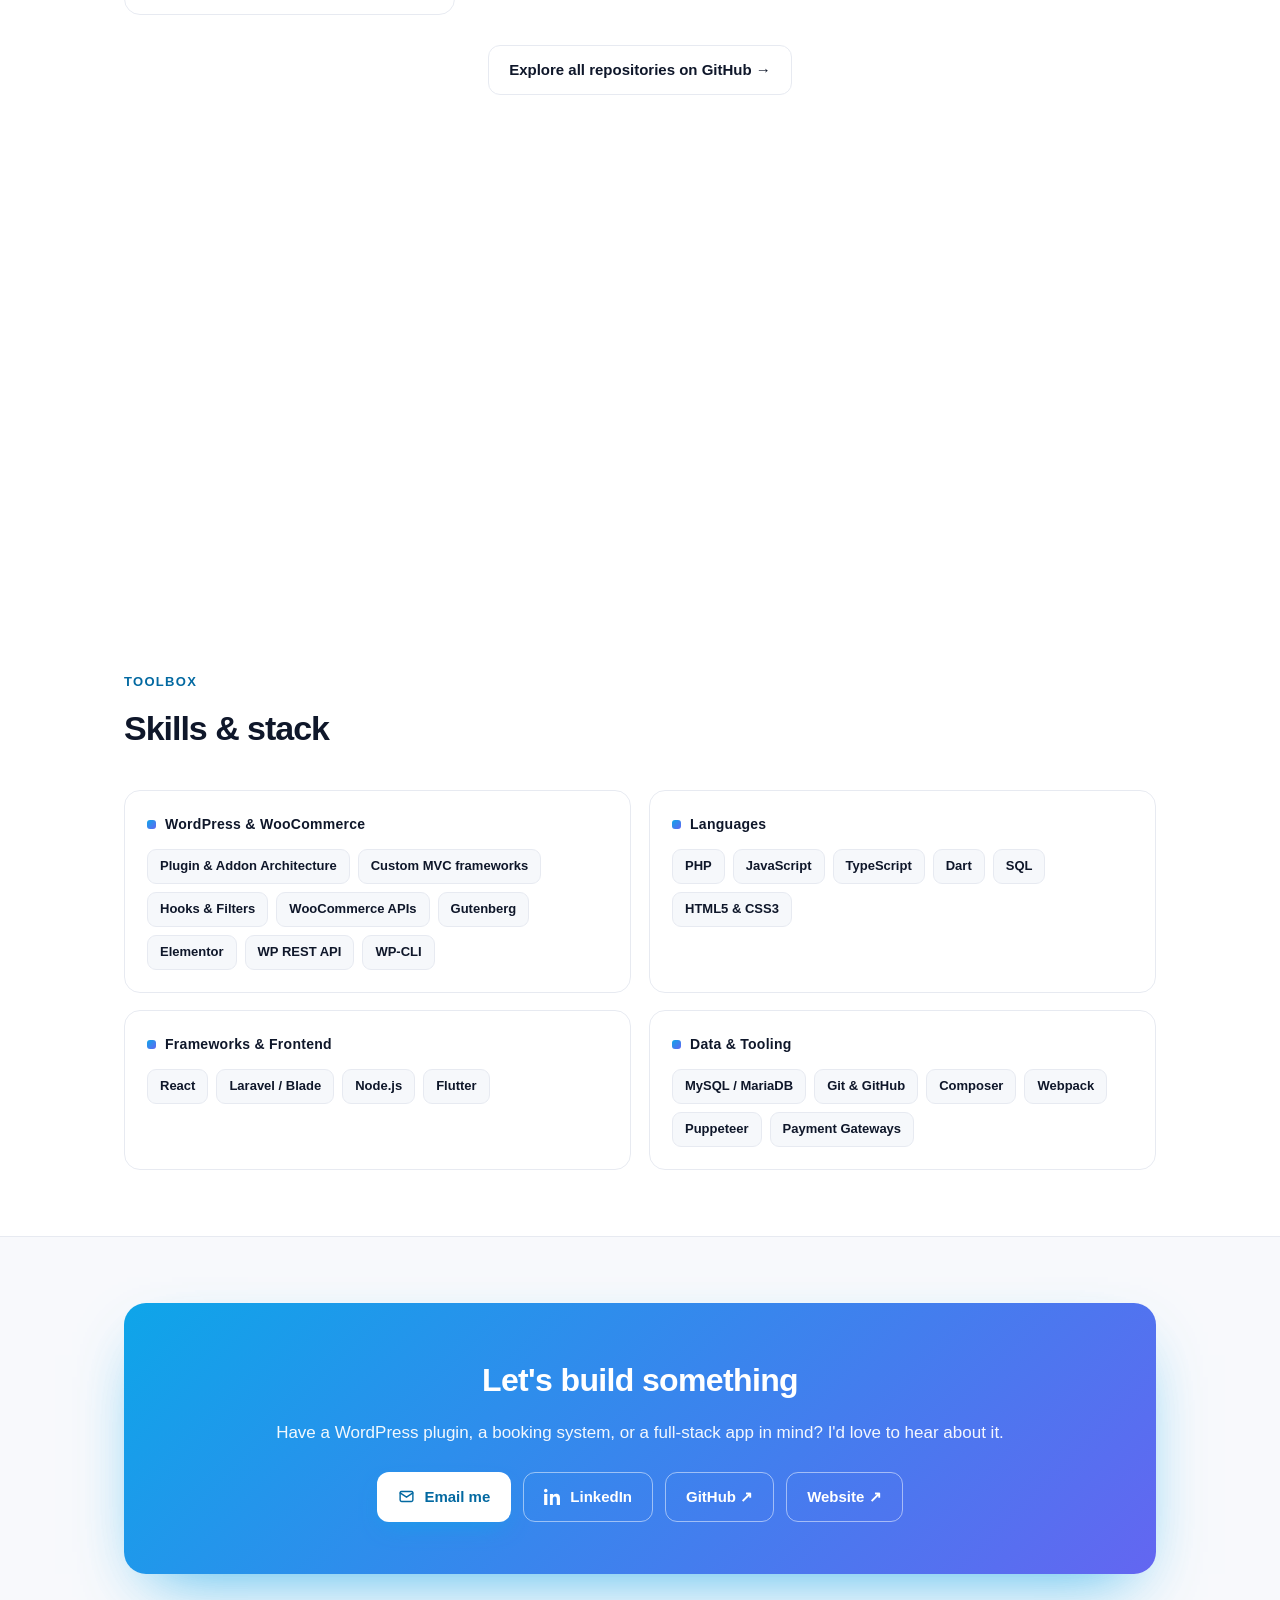
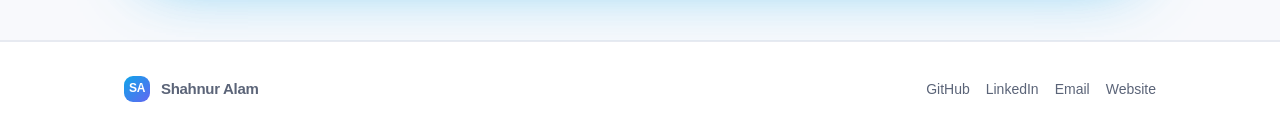
==== commit 3314ba45: "Publish EditHarbor Free and Pro portfolio page and verified download" ====
--- a/index.html
+++ b/index.html
@@ -26,7 +26,7 @@
       <a class="hide-sm" href="#work">Work</a>
       <a class="hide-sm" href="/magepeople-seo-suite/">SEO Suite</a>
       <a class="hide-sm" href="/wp-mcp-server/">MCP Server</a>
-      <a class="hide-sm" href="/order-edit-guard/">Order Edit Guard</a>
+      <a class="hide-sm" href="/editharbor/">EditHarbor</a>
       <a class="hide-sm" href="#skills">Skills</a>
       </nav>
       <a class="btn btn-ghost nav-cta" style="padding:8px 15px;font-size:14px" href="#contact">Contact</a>
@@ -150,10 +150,10 @@
     <div class="grid">
 
       <div class="proj tilt">
-        <div class="top"><div class="ico"><svg width="20" height="20" viewBox="0 0 24 24" fill="none" stroke="currentColor" stroke-width="2" stroke-linecap="round" stroke-linejoin="round"><path d="M12 3 4 6v6c0 5 8 9 8 9s8-4 8-9V6z"/><path d="m8 12 3 3 5-6"/></svg></div><span class="star">Free + Pro · US$50</span></div>
-        <h3>Order Edit Guard for WooCommerce</h3>
+        <div class="top"><div class="ico"><svg width="20" height="20" viewBox="0 0 24 24" fill="none" stroke="currentColor" stroke-width="2" stroke-linecap="round" stroke-linejoin="round"><path d="M12 3 4 6v6c0 5 8 9 8 9s8-4 8-9V6z"/><path d="m8 12 3 3 5-6"/></svg></div><span class="star">Free · Pro US$50</span></div>
+        <h3>EditHarbor for WooCommerce</h3>
         <p>A clear history of who edited an order, what changed, and why. Free includes audit trails, staff reasons, and paid-order warnings; Pro adds review workflows, rules, locks, and reports.</p>
-        <div class="foot"><span class="lang"><span class="ld" style="background:#4F5D95"></span>PHP · WooCommerce</span><span class="links"><a href="/order-edit-guard/">Explore the plugin ↗</a></span></div>
+        <div class="foot"><span class="lang"><span class="ld" style="background:#4F5D95"></span>PHP · WooCommerce</span><span class="links"><a href="/editharbor/">Explore the plugin ↗</a></span></div>
       </div>
 
       <div class="proj tilt">
